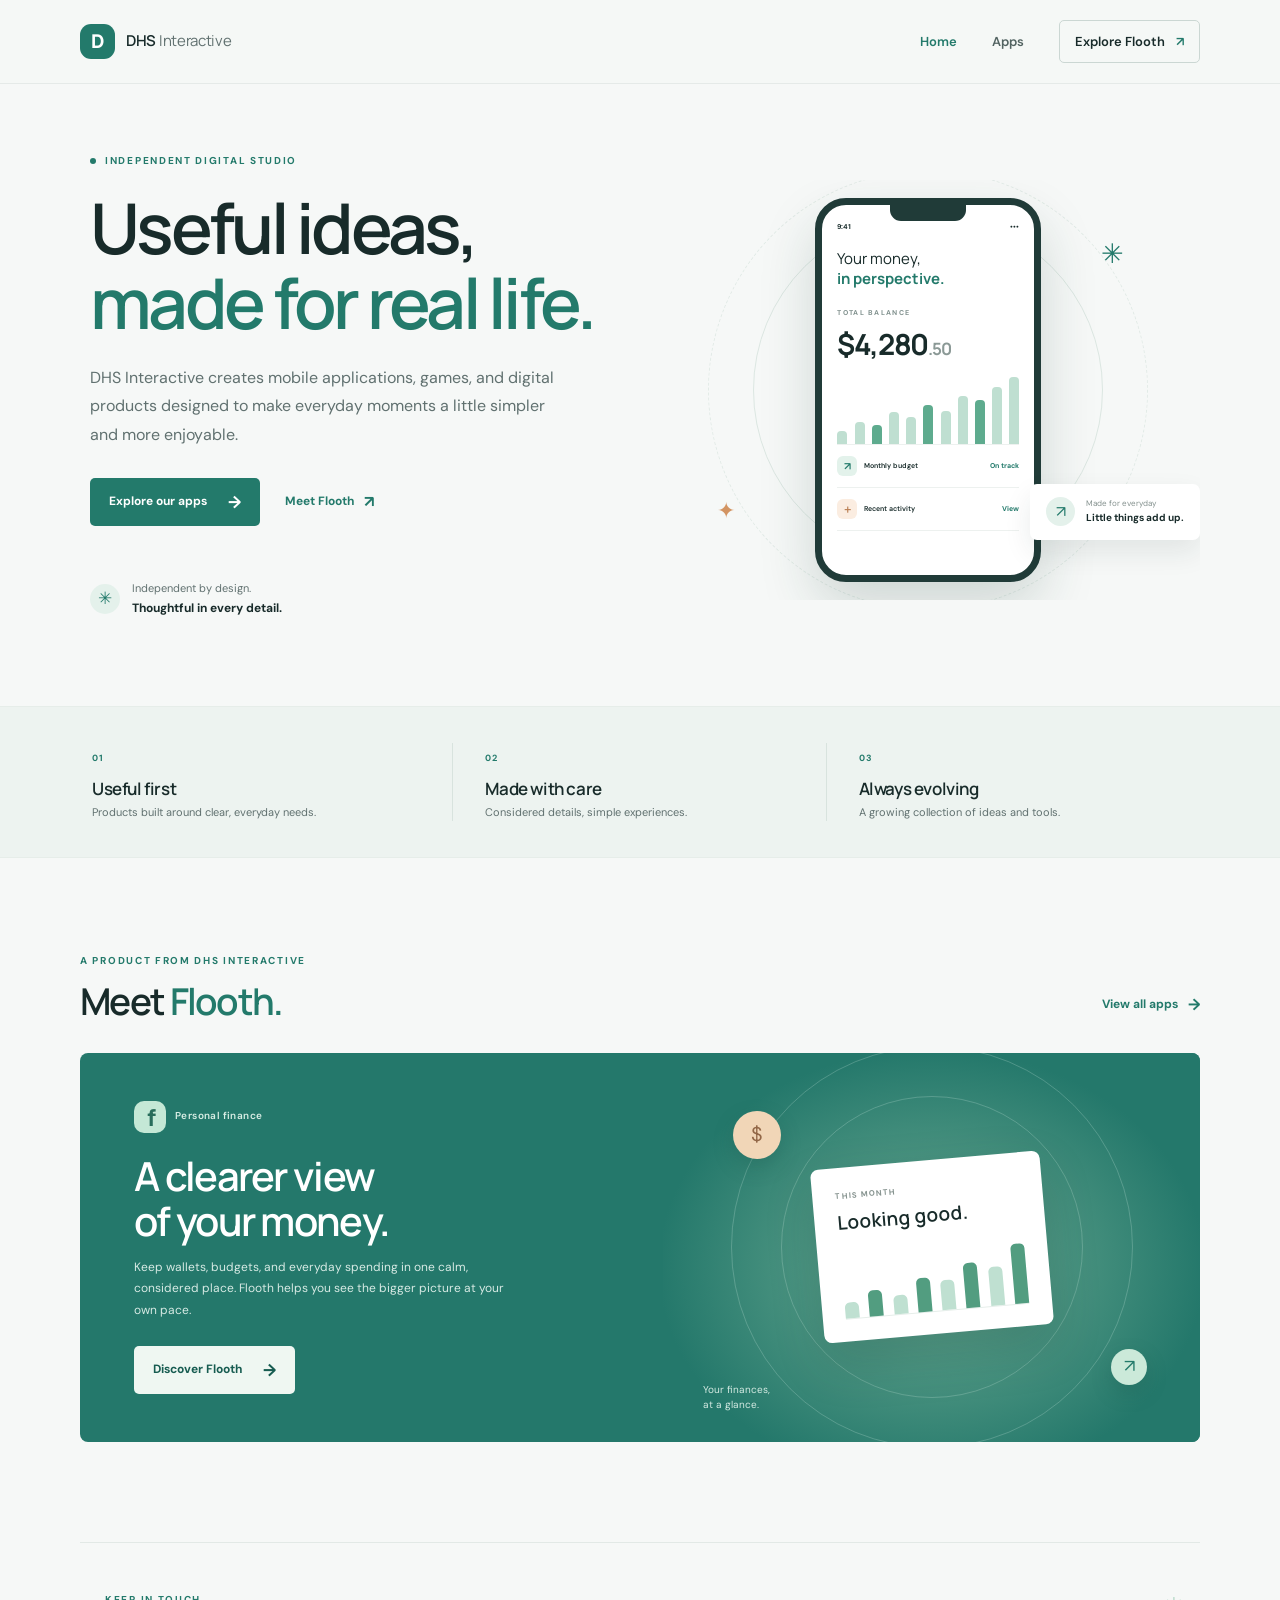
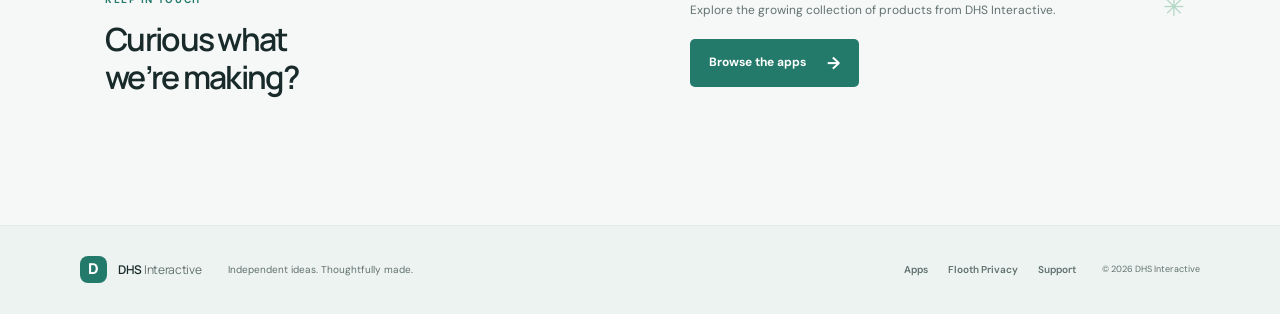
==== index.html @ 7190f6f2 "Add DHS Interactive website and Flooth privacy pages" ====
<!doctype html>
<html lang="en">
<head>
  <meta charset="utf-8">
  <meta name="viewport" content="width=device-width, initial-scale=1">
  <meta name="theme-color" content="#f6f8f7">
  <meta name="description" content="DHS Interactive builds mobile applications, games, and useful digital products.">
  <title>DHS Interactive — Thoughtful digital products</title>
  <link rel="stylesheet" href="assets/site.css">
  <script src="assets/site.js" defer></script>
</head>
<body>
  <a class="skip-link" href="#main">Skip to content</a>
  <header class="site-header"><div class="container header-inner">
    <a class="brand" href="./" aria-label="DHS Interactive home"><span class="brand-mark">D</span><span>DHS <b>Interactive</b></span></a>
    <button class="menu-toggle" aria-expanded="false" aria-controls="primary-nav" aria-label="Open navigation"><span></span><span></span><span></span></button>
    <nav id="primary-nav" class="primary-nav" aria-label="Primary navigation"><a href="./" aria-current="page">Home</a><a href="apps/">Apps</a><a class="nav-cta" href="apps/flooth/">Explore Flooth <span aria-hidden="true">↗</span></a></nav>
  </div></header>
  <main id="main">
    <section class="hero container">
      <div class="hero-copy"><p class="eyebrow"><span class="eyebrow-dot"></span> Independent digital studio</p>
        <h1>Useful ideas,<br><span>made for real life.</span></h1>
        <p class="lead">DHS Interactive creates mobile applications, games, and digital products designed to make everyday moments a little simpler and more enjoyable.</p>
        <div class="button-row"><a class="button button-primary" href="apps/">Explore our apps <span aria-hidden="true">→</span></a><a class="text-link" href="apps/flooth/">Meet Flooth <span aria-hidden="true">↗</span></a></div>
        <div class="hero-note"><span class="note-icon">✳</span><span>Independent by design.<br><b>Thoughtful in every detail.</b></span></div>
      </div>
      <div class="hero-art" aria-label="Abstract illustration of a mobile app interface" role="img">
        <div class="art-orbit orbit-one"></div><div class="art-orbit orbit-two"></div><div class="art-spark spark-one">✳</div><div class="art-spark spark-two">✦</div>
        <div class="phone"><div class="phone-notch"></div><div class="phone-top"><span>9:41</span><span>•••</span></div><div class="phone-content"><div class="phone-greeting">Your money,<br><b>in perspective.</b></div><div class="balance-label">TOTAL BALANCE</div><div class="balance">$4,280<span>.50</span></div><div class="chart"><i></i><i></i><i></i><i></i><i></i><i></i><i></i><i></i><i></i><i></i><i></i></div><div class="phone-rows"><span class="row-icon mint">↗</span><span>Monthly budget</span><b>On track</b></div><div class="phone-rows"><span class="row-icon peach">＋</span><span>Recent activity</span><b>View</b></div></div></div>
        <div class="float-card"><span class="float-icon">↗</span><span><small>Made for everyday</small><b>Little things add up.</b></span></div>
      </div>
    </section>
    <section class="principles"><div class="container principle-grid"><div><span class="principle-number">01</span><h2>Useful first</h2><p>Products built around clear, everyday needs.</p></div><div><span class="principle-number">02</span><h2>Made with care</h2><p>Considered details, simple experiences.</p></div><div><span class="principle-number">03</span><h2>Always evolving</h2><p>A growing collection of ideas and tools.</p></div></div></section>
    <section class="featured container"><div class="section-heading"><div><p class="eyebrow">A product from DHS Interactive</p><h2>Meet <span>Flooth.</span></h2></div><a class="text-link" href="apps/">View all apps <span aria-hidden="true">→</span></a></div><div class="feature-card"><div class="feature-copy"><span class="product-label"><span class="flooth-mark">f</span> Personal finance</span><h3>A clearer view<br>of your money.</h3><p>Keep wallets, budgets, and everyday spending in one calm, considered place. Flooth helps you see the bigger picture at your own pace.</p><a class="button button-light" href="apps/flooth/">Discover Flooth <span aria-hidden="true">→</span></a></div><div class="feature-visual"><div class="coin coin-one">$</div><div class="coin coin-two">↗</div><div class="feature-stat"><span>THIS MONTH</span><strong>Looking good.</strong><div class="stat-bars"><i></i><i></i><i></i><i></i><i></i><i></i><i></i><i></i></div></div><div class="feature-caption">Your finances,<br>at a glance.</div></div></div></section>
    <section class="closing container"><div class="closing-inner"><div><p class="eyebrow">Keep in touch</p><h2>Curious what<br>we’re making?</h2></div><div><p>Explore the growing collection of products from DHS Interactive.</p><a class="button button-primary" href="apps/">Browse the apps <span aria-hidden="true">→</span></a></div><span class="closing-star" aria-hidden="true">✳</span></div></section>
  </main>
  <footer class="site-footer"><div class="container footer-inner"><a class="brand footer-brand" href="./"><span class="brand-mark">D</span><span>DHS <b>Interactive</b></span></a><span>Independent ideas. Thoughtfully made.</span><nav aria-label="Footer navigation"><a href="apps/">Apps</a><a href="apps/flooth/privacy/">Flooth Privacy</a><a href="apps/flooth/support/">Support</a></nav><small>© <span data-year>2026</span> DHS Interactive</small></div></footer>
</body></html>
---- assets/site.css ----
@import url('https://fonts.googleapis.com/css2?family=DM+Sans:wght@400;500;600;700&family=Manrope:wght@400;500;600;700;800&display=swap');
:root{--ink:#182b2a;--muted:#617170;--teal:#237a6b;--teal-dark:#175c51;--mint:#c6e8d9;--paper:#f6f8f7;--white:#fff;--line:#e2e9e6;--peach:#f2c7a5;--serif:Manrope,'DM Sans',sans-serif;--sans:'DM Sans',Arial,sans-serif;--container:1120px}*{box-sizing:border-box}html{scroll-behavior:smooth}body{margin:0;background:var(--paper);color:var(--ink);font-family:var(--sans);font-size:16px;line-height:1.65;-webkit-font-smoothing:antialiased}a{color:inherit;text-decoration:none}a:hover{color:var(--teal)}button{font:inherit}.container{width:min(var(--container),calc(100% - 56px));margin-inline:auto}.skip-link{position:absolute;left:16px;top:-60px;z-index:20;padding:10px 16px;background:var(--ink);color:#fff;border-radius:4px}.skip-link:focus{top:12px}.site-header{height:84px;border-bottom:1px solid rgba(24,43,42,.07);background:rgba(246,248,247,.94);position:relative;z-index:5}.header-inner,.primary-nav,.brand,.footer-inner,.footer-inner nav{display:flex;align-items:center}.header-inner{height:100%;justify-content:space-between}.brand{gap:11px;font-family:var(--serif);font-weight:600;font-size:15px;letter-spacing:-.3px}.brand b{font-weight:400;color:var(--muted)}.brand-mark{width:35px;height:35px;display:grid;place-items:center;border-radius:11px;background:var(--teal);color:#fff;font-size:19px;font-weight:800}.primary-nav{gap:35px;font-size:13px;font-weight:600;color:#526361}.primary-nav a[aria-current=page]{color:var(--teal)}.primary-nav .nav-cta{color:var(--ink);padding:10px 15px;border:1px solid #cbd7d3;border-radius:5px}.nav-cta span{margin-left:8px;color:var(--teal)}.menu-toggle{display:none;border:0;background:transparent;width:42px;height:42px;padding:10px;cursor:pointer}.menu-toggle span{display:block;height:2px;background:var(--ink);margin:5px 0;border-radius:2px}.hero{min-height:602px;display:grid;grid-template-columns:1.03fr .97fr;align-items:center;padding-block:69px 80px}.hero-copy{padding:0 0 8px 10px}.eyebrow{text-transform:uppercase;letter-spacing:1.7px;font-size:10px;font-weight:700;color:var(--teal);margin:0 0 20px;display:flex;align-items:center;gap:9px}.eyebrow-dot{width:6px;height:6px;border-radius:50%;background:var(--teal)}h1,h2,h3,p{margin-top:0}.hero h1,.page-hero h1,.product-hero h1,.legal-page h1,.support-card h1{font-family:var(--serif);font-size:clamp(48px,6vw,70px);line-height:1.08;letter-spacing:-3.7px;font-weight:600;margin:0 0 23px}.hero h1 span,.page-hero h1 span,.product-hero h1 span,.legal-page h1 span,.support-card h1 span{color:var(--teal)}.lead{color:var(--muted);font-size:16px;line-height:1.8;max-width:470px;margin-bottom:28px}.button-row{display:flex;align-items:center;gap:25px}.button{display:inline-flex;align-items:center;gap:21px;min-height:48px;padding:0 19px;border-radius:5px;font-size:12px;font-weight:700;transition:transform .2s,background .2s}.button:hover{transform:translateY(-2px)}.button-primary{background:var(--teal);color:#fff}.button-primary:hover{background:var(--teal-dark);color:#fff}.button span{font-size:17px}.text-link{display:inline-flex;align-items:center;gap:10px;font-size:12px;font-weight:700;color:var(--teal)}.text-link span{font-size:16px}.hero-note{display:flex;align-items:center;gap:12px;margin-top:53px;font-size:11px;line-height:1.7;color:var(--muted)}.hero-note b{font-size:12px;color:var(--ink)}.note-icon{width:30px;height:30px;display:grid;place-items:center;border-radius:50%;background:#e4f1eb;color:var(--teal);font-size:17px}.hero-art{height:420px;position:relative;display:grid;place-items:center;overflow:hidden}.art-orbit{position:absolute;border:1px solid #dce7e2;border-radius:50%}.orbit-one{height:350px;width:350px}.orbit-two{height:440px;width:440px;border-style:dashed;opacity:.75}.phone{width:226px;height:384px;border:7px solid #203b38;border-radius:31px;background:#fff;box-shadow:0 25px 55px rgba(28,66,57,.18);position:relative;z-index:1;overflow:hidden;padding:15px 15px 12px}.phone-notch{position:absolute;width:76px;height:16px;border-radius:0 0 11px 11px;background:#203b38;top:0;left:calc(50% - 38px)}.phone-top{display:flex;justify-content:space-between;font-size:7px;font-weight:700;margin-top:1px}.phone-content{padding-top:17px}.phone-greeting{font-family:var(--serif);font-size:15px;line-height:1.35;margin-bottom:17px}.phone-greeting b{color:var(--teal)}.balance-label,.device-label{font-size:7px;letter-spacing:1.3px;color:#81918e;font-weight:700}.balance{font-family:var(--serif);font-size:29px;font-weight:700;letter-spacing:-1.2px;margin-top:3px}.balance span,.device-total span{font-size:17px;color:#8b9996}.chart{height:68px;display:flex;align-items:end;justify-content:space-between;margin-top:8px;border-bottom:1px solid #edf1ef;padding-bottom:0}.chart i{display:block;width:10px;border-radius:4px 4px 0 0;background:#bfdfd1}.chart i:nth-child(3n){background:#5eab8e}.chart i:nth-child(1){height:20%}.chart i:nth-child(2){height:33%}.chart i:nth-child(3){height:28%}.chart i:nth-child(4){height:48%}.chart i:nth-child(5){height:41%}.chart i:nth-child(6){height:59%}.chart i:nth-child(7){height:50%}.chart i:nth-child(8){height:72%}.chart i:nth-child(9){height:66%}.chart i:nth-child(10){height:85%}.chart i:nth-child(11){height:100%}.phone-rows{height:43px;border-bottom:1px solid #edf1ef;display:flex;align-items:center;gap:7px;font-size:7px;font-weight:600}.phone-rows b{margin-left:auto;color:var(--teal);font-size:7px}.row-icon{width:20px;height:20px;border-radius:6px;display:grid;place-items:center;font-size:11px;color:var(--teal)}.mint{background:#e3f2eb}.peach{background:#fbede1;color:#bb8055}.float-card{z-index:2;position:absolute;bottom:60px;right:0;display:flex;align-items:center;gap:11px;background:#fff;box-shadow:0 12px 28px rgba(24,43,42,.09);padding:13px 16px;border-radius:7px}.float-icon{display:grid;place-items:center;width:29px;height:29px;border-radius:50%;background:#e4f1eb;color:var(--teal)}.float-card small,.float-card b{display:block}.float-card small{font-size:8px;color:#84918e}.float-card b{font-size:10px}.art-spark{position:absolute;color:var(--teal)}.spark-one{top:52px;right:76px;font-size:27px}.spark-two{bottom:70px;left:60px;color:#d39462;font-size:22px}.principles{background:#edf3f0;border-block:1px solid #e6ede9}.principle-grid{display:grid;grid-template-columns:repeat(3,1fr);padding-block:36px}.principle-grid>div{padding:0 32px;border-right:1px solid #d8e3de}.principle-grid>div:first-child{padding-left:12px}.principle-grid>div:last-child{border:0}.principle-number{font-size:9px;font-weight:700;letter-spacing:1px;color:var(--teal)}.principle-grid h2{font:600 17px var(--serif);letter-spacing:-.4px;margin:7px 0 3px}.principle-grid p{font-size:11px;color:var(--muted);margin:0}.featured{padding-block:95px 100px}.section-heading{display:flex;align-items:end;justify-content:space-between;margin-bottom:29px}.section-heading .eyebrow{margin-bottom:10px}.section-heading h2,.local-copy h2,.closing h2{font:600 37px/1.2 var(--serif);letter-spacing:-1.7px;margin:0}.section-heading h2 span{color:var(--teal)}.section-heading>.text-link{margin-bottom:5px}.feature-card{min-height:360px;border-radius:8px;overflow:hidden;background:#24786b;display:grid;grid-template-columns:1fr .92fr;color:#fff}.feature-copy{padding:48px 54px}.product-label{display:flex;align-items:center;gap:9px;font-size:10px;font-weight:600;letter-spacing:.4px;color:#d9eee5}.flooth-mark{width:32px;height:32px;display:inline-grid;place-items:center;border-radius:10px;background:#c4e8d6;color:#286d5b;font:800 23px var(--serif);letter-spacing:-2px}.feature-copy h3{font:600 40px/1.14 var(--serif);letter-spacing:-1.7px;margin:20px 0 13px}.feature-copy p{max-width:380px;color:#d7eae4;font-size:12px;line-height:1.8;margin-bottom:24px}.button-light{background:#eff7f2;color:var(--teal-dark)}.feature-visual{position:relative;display:grid;place-items:center;background:radial-gradient(ellipse at 50% 55%,#65a991 0,#438e7c 42%,#24786b 72%);overflow:hidden}.feature-visual:before,.feature-visual:after{content:"";position:absolute;border:1px solid rgba(223,247,236,.22);border-radius:50%;width:300px;height:300px}.feature-visual:after{width:400px;height:400px}.feature-stat{z-index:1;background:#fff;color:var(--ink);width:230px;padding:22px 23px;border-radius:8px;box-shadow:0 20px 50px rgba(18,52,44,.2);transform:rotate(-5deg)}.feature-stat span{display:block;font-size:8px;font-weight:700;letter-spacing:1.1px;color:#879490}.feature-stat strong{font:600 19px var(--serif);display:block;margin:7px 0 20px}.stat-bars{height:64px;display:flex;align-items:end;justify-content:space-between;border-bottom:1px solid #e6eeea}.stat-bars i{width:14px;border-radius:5px 5px 0 0;background:#bfe0d1}.stat-bars i:nth-child(2n){background:#529d80}.stat-bars i:nth-child(1){height:25%}.stat-bars i:nth-child(2){height:42%}.stat-bars i:nth-child(3){height:30%}.stat-bars i:nth-child(4){height:55%}.stat-bars i:nth-child(5){height:48%}.stat-bars i:nth-child(6){height:72%}.stat-bars i:nth-child(7){height:62%}.stat-bars i:nth-child(8){height:95%}.coin{position:absolute;z-index:2;display:grid;place-items:center;border-radius:50%;background:#f1d6b7;color:#926747;box-shadow:0 8px 20px #1b554c44}.coin-one{height:48px;width:48px;top:58px;left:70px;font-size:20px}.coin-two{height:36px;width:36px;right:53px;bottom:57px;background:#cbe9d9;color:var(--teal);font-size:18px}.feature-caption{position:absolute;left:40px;bottom:30px;font-size:10px;line-height:1.5;color:#d5ebe3}.closing{padding-bottom:90px}.closing-inner{border-top:1px solid var(--line);padding:49px 25px 38px;display:grid;grid-template-columns:1fr 1fr;align-items:center;position:relative}.closing .eyebrow{margin-bottom:12px}.closing h2{font-size:32px}.closing-inner>div:nth-child(2){padding-left:50px}.closing-inner>div:nth-child(2) p{color:var(--muted);font-size:12px;margin-bottom:18px}.closing-star{position:absolute;right:15px;top:43px;color:#b3d7c5;font-size:26px}.site-footer{background:#edf3f0;border-top:1px solid #e2ebe6}.footer-inner{min-height:88px;gap:26px;font-size:10px;color:var(--muted)}.footer-brand{color:var(--ink);font-size:12px}.footer-brand .brand-mark{width:27px;height:27px;border-radius:8px;font-size:15px}.footer-inner>span{margin-right:auto}.footer-inner nav{gap:20px}.footer-inner nav a{font-weight:600}.footer-inner small{font-size:9px}
.page-hero{padding:92px 0 52px}.page-hero h1{font-size:60px}.page-hero .lead{max-width:600px}.apps-list{padding-bottom:73px}.apps-list-heading{display:flex;align-items:center;justify-content:space-between;border-bottom:1px solid var(--line);padding-bottom:15px;margin-bottom:0}.apps-list-heading h2{font:600 17px var(--serif);margin:0}.apps-list-heading span{font-size:10px;color:#81908c}.app-card{display:grid;grid-template-columns:75px 1fr 50px;gap:20px;align-items:center;padding:27px 23px;background:#fff;border-bottom:1px solid var(--line);transition:background .2s}.app-card:hover{background:#f0f7f3}.app-icon{height:60px;width:60px;display:grid;place-items:center;border-radius:17px;background:#287d6d;color:#d5eee2;font:800 41px var(--serif);letter-spacing:-5px;box-shadow:inset 0 -5px 0 #1f695b}.app-icon span{color:#e1b481}.app-category{font-size:9px;letter-spacing:1.2px;color:var(--teal);font-weight:700}.app-card h3{font:600 22px var(--serif);margin:2px 0 5px}.app-card p{font-size:12px;color:var(--muted);margin:0}.app-arrow{justify-self:end;color:var(--teal);font-size:22px}.future-note{display:flex;gap:15px;padding:29px 23px;color:#80908b;font-size:12px}.future-note>span{color:#c69769;font-size:21px}.future-note p{margin:0}.future-note b{color:var(--ink)}.simple-cta{display:flex;align-items:center;justify-content:space-between;border-top:1px solid var(--line);padding-block:24px;margin-bottom:45px}.simple-cta p{margin:0;font-size:12px;color:var(--muted)}
.product-hero{min-height:500px;display:grid;grid-template-columns:1.1fr .9fr;align-items:center;padding-block:63px}.product-hero h1{font-size:56px}.product-title{display:flex;align-items:flex-start;gap:15px}.flooth-mark.large{flex:none;width:46px;height:46px;border-radius:14px;font-size:31px;margin-top:6px}.product-hero .lead{max-width:510px}.availability-note{display:flex;align-items:center;gap:9px;font-size:11px;font-weight:600;color:#74817e}.status-dot{width:7px;height:7px;border-radius:50%;background:#b98d63}.product-art{position:relative;height:390px;display:grid;place-items:center;overflow:hidden}.product-ring,.local-orbit{position:absolute;width:315px;height:315px;border:1px solid #dbe7e1;border-radius:50%}.product-ring:after,.local-orbit:after{content:"";position:absolute;inset:-35px;border:1px dashed #d6e3dd;border-radius:50%}.product-device{z-index:1;width:235px;height:300px;border-radius:15px;background:#fff;box-shadow:0 25px 55px rgba(28,66,57,.15);padding:26px 23px;transform:rotate(4deg)}.device-total{display:block;font:700 31px var(--serif);letter-spacing:-1.2px;margin-top:12px}.device-sub{display:block;font-size:9px;color:#81918e}.device-chart{height:83px;display:flex;align-items:end;justify-content:space-around;border-bottom:1px solid #e8efeb;margin:15px 0}.device-chart i{width:13px;border-radius:5px 5px 0 0;background:#c9e4d6}.device-chart i:nth-child(2n){background:#55a183}.device-chart i:nth-child(1){height:25%}.device-chart i:nth-child(2){height:37%}.device-chart i:nth-child(3){height:30%}.device-chart i:nth-child(4){height:58%}.device-chart i:nth-child(5){height:47%}.device-chart i:nth-child(6){height:73%}.device-chart i:nth-child(7){height:100%}.device-chart i:nth-child(8){height:85%}.device-budget{display:flex;align-items:center;gap:8px;height:38px;font-size:8px;border-bottom:1px solid #eff2f0}.device-budget b{margin-left:auto;color:var(--teal);font-size:8px}.budget-dot{width:8px;height:8px;background:#77b79a;border-radius:3px}.peach-dot{background:#e6b48b}.product-spark{position:absolute;right:41px;top:55px;color:#c79463;font-size:25px}.product-features{background:#edf3f0;padding:75px 0 84px;border-block:1px solid #e5ece8}.product-features .section-heading{align-items:end}.product-features .section-heading h2{font-size:34px}.product-features .section-heading h2 span{color:var(--teal)}.section-intro{max-width:280px;font-size:12px;color:var(--muted);line-height:1.8;margin:0 0 4px}.feature-grid{display:grid;grid-template-columns:repeat(4,1fr);gap:13px;margin-top:37px}.feature-tile{position:relative;min-height:220px;background:#fff;padding:22px 20px;border:1px solid #e7eeea;border-radius:5px}.tile-symbol{display:grid;place-items:center;height:38px;width:38px;border-radius:11px;background:#e5f2eb;color:var(--teal);font-size:22px}.budget-symbol{background:#f9eee4;color:#b7794e}.report-symbol{background:#eef0f8;color:#7077a2}.local-symbol{background:#e8f0f0;color:#56868a}.tile-count{position:absolute;right:20px;top:28px;font-size:9px;letter-spacing:1px;color:#9ba9a4}.feature-tile h3{font:600 15px var(--serif);margin:24px 0 7px}.feature-tile p{font-size:10px;line-height:1.75;color:var(--muted);margin:0}.local-section{padding-block:91px;display:grid;grid-template-columns:.85fr 1.15fr;align-items:center;gap:75px}.local-illustration{height:300px;display:grid;place-items:center;position:relative}.local-orbit{width:230px;height:230px;background:#edf4f0}.local-lock{z-index:1;height:110px;width:110px;border-radius:35px;background:#fff;box-shadow:0 14px 40px #214e4217;display:grid;place-items:center;font-size:61px;color:var(--teal);transform:rotate(-9deg)}.local-spark{position:absolute;top:37px;right:48px;color:#c99564;font-size:26px}.local-copy .eyebrow{margin-bottom:12px}.local-copy h2{font-size:35px;margin-bottom:18px}.local-copy h2 span{color:var(--teal)}.local-copy p:not(.eyebrow){max-width:500px;color:var(--muted);font-size:12px;line-height:1.85;margin-bottom:14px}.local-copy .text-link{margin-top:6px}.product-links{background:#edf3f0;border-block:1px solid #e5ece8}.product-links-inner{min-height:200px;display:flex;align-items:center;justify-content:space-between}.product-links h2{font:600 25px var(--serif);letter-spacing:-.8px;margin:0 0 5px}.product-links .eyebrow{margin-bottom:8px}.product-links p:not(.eyebrow){font-size:11px;color:var(--muted);margin:0}
.legal-page{max-width:820px;padding-top:76px;padding-bottom:75px}.legal-page h1{font-size:53px;margin-bottom:9px}.legal-meta{font-size:11px;color:#83918d}.legal-intro{font-size:15px;color:var(--muted);margin:28px 0 35px}.legal-content{border-top:1px solid var(--line);padding-top:15px}.legal-content h2{font:700 17px var(--serif);letter-spacing:-.3px;margin:28px 0 8px}.legal-content p{font-size:12px;line-height:1.9;color:#576865;margin-bottom:12px}.legal-content a{color:var(--teal);text-decoration:underline;text-underline-offset:2px}.legal-back{border-top:1px solid var(--line);margin-top:38px;padding-top:18px;display:flex;justify-content:space-between}.support-page{min-height:590px;display:grid;grid-template-columns:1fr 260px;align-items:center;gap:100px;padding-block:72px}.support-card{position:relative}.support-icon{position:absolute;right:9%;top:2px;width:52px;height:52px;display:grid;place-items:center;border-radius:17px;background:#e2f0e8;color:var(--teal);font-size:25px}.support-card h1{font-size:59px}.support-card .lead{max-width:440px}.support-card .button{margin-top:4px}.support-email{font-size:11px;color:var(--muted);margin:15px 0}.support-aside{border-left:1px solid var(--line);padding:10px 0 10px 25px}.support-aside h2{font:600 14px var(--serif);margin-bottom:15px}.support-aside>a{display:flex;justify-content:space-between;padding:11px 0;border-bottom:1px solid var(--line);font-size:11px;font-weight:600}.support-aside>a span{color:var(--teal)}.support-aside p{font-size:10px;color:#85938e;line-height:1.7;margin-top:22px}
@media(max-width:800px){.container{width:min(var(--container),calc(100% - 40px))}.hero{grid-template-columns:1fr 0.9fr;min-height:560px;padding-block:50px}.hero h1{font-size:53px}.hero-art{transform:scale(.85);margin-inline:-25px}.feature-grid{grid-template-columns:repeat(2,1fr)}.local-section{gap:34px}.footer-inner{flex-wrap:wrap;padding-block:20px;gap:14px}.footer-inner>span{margin-right:0}.footer-inner nav{margin-left:auto}.footer-inner small{width:100%}.support-page{gap:50px}.feature-copy{padding:40px 35px}}
@media(max-width:620px){.container{width:calc(100% - 40px)}.site-header{height:70px}.menu-toggle{display:block}.primary-nav{display:none;position:absolute;top:69px;left:0;right:0;background:var(--paper);padding:16px 20px 22px;border-bottom:1px solid var(--line);flex-direction:column;align-items:stretch;gap:0;box-shadow:0 12px 18px #19382b12}.primary-nav.is-open{display:flex}.primary-nav a{padding:12px 7px}.primary-nav .nav-cta{margin-top:5px;text-align:center}.hero{display:flex;flex-direction:column;align-items:stretch;padding:57px 0 45px;min-height:0}.hero-copy{padding:0}.hero h1,.page-hero h1{font-size:49px;letter-spacing:-2.5px}.lead{font-size:14px}.hero-note{margin-top:30px}.hero-art{height:370px;transform:scale(.9);margin:-10px -20px -10px}.phone{width:210px;height:357px}.float-card{right:0;bottom:44px}.orbit-one{width:310px;height:310px}.orbit-two{width:380px;height:380px}.principle-grid{grid-template-columns:1fr;padding-block:18px}.principle-grid>div,.principle-grid>div:first-child{padding:15px 4px;border-right:0;border-bottom:1px solid #d8e3de}.principle-grid>div:last-child{border-bottom:0}.principle-grid h2{margin-top:3px}.featured{padding-block:65px}.section-heading{align-items:start;gap:15px}.section-heading h2{font-size:31px}.section-heading>.text-link{white-space:nowrap;margin-top:25px;font-size:10px}.feature-card{grid-template-columns:1fr}.feature-copy{padding:34px 28px}.feature-copy h3{font-size:35px}.feature-visual{min-height:280px}.closing{padding-bottom:55px}.closing-inner{grid-template-columns:1fr;padding:35px 5px;gap:20px}.closing-inner>div:nth-child(2){padding-left:0}.closing-star{right:12px;top:34px}.footer-inner{display:grid;grid-template-columns:1fr auto}.footer-inner>span{grid-column:1/-1;grid-row:2}.footer-inner nav{grid-column:1/-1;grid-row:3;margin:0;gap:17px;flex-wrap:wrap}.footer-inner small{grid-column:1/-1;grid-row:4}.page-hero{padding:62px 0 32px}.page-hero h1{font-size:48px}.apps-list-heading h2{font-size:15px}.app-card{grid-template-columns:53px 1fr 18px;gap:12px;padding:19px 8px}.app-icon{width:49px;height:49px;border-radius:14px;font-size:34px}.app-card h3{font-size:19px}.app-card p{font-size:10px}.app-category{font-size:8px}.future-note{padding-inline:8px}.simple-cta{align-items:flex-start;gap:12px;flex-direction:column}.product-hero{grid-template-columns:1fr;padding-block:53px 35px}.product-hero h1{font-size:46px;letter-spacing:-2.8px}.product-title{gap:11px}.flooth-mark.large{width:38px;height:38px;font-size:27px}.product-art{height:335px}.product-ring{width:270px;height:270px}.product-device{transform:scale(.9) rotate(4deg)}.product-features{padding:55px 0}.product-features .section-heading{display:block}.product-features .section-heading h2{font-size:30px}.section-intro{margin-top:15px}.feature-grid{gap:9px;margin-top:25px}.feature-tile{padding:17px 14px;min-height:210px}.tile-count{right:13px;top:23px}.feature-tile h3{font-size:13px;margin-top:20px}.feature-tile p{font-size:9px}.local-section{padding-block:50px;grid-template-columns:1fr;gap:18px}.local-illustration{height:235px}.local-copy h2{font-size:31px}.product-links-inner{min-height:205px;align-items:flex-start;justify-content:center;flex-direction:column;gap:18px}.legal-page{padding-top:50px;padding-bottom:55px}.legal-page h1{font-size:44px;letter-spacing:-2px}.legal-intro{font-size:13px}.legal-content h2{font-size:16px}.legal-content p{font-size:11px}.support-page{min-height:0;display:block;padding-block:62px}.support-card h1{font-size:52px}.support-icon{right:0}.support-aside{margin-top:48px;padding-left:17px}.support-aside p{max-width:270px}}
@media(prefers-reduced-motion:reduce){html{scroll-behavior:auto}*,*:before,*:after{transition:none!important}}
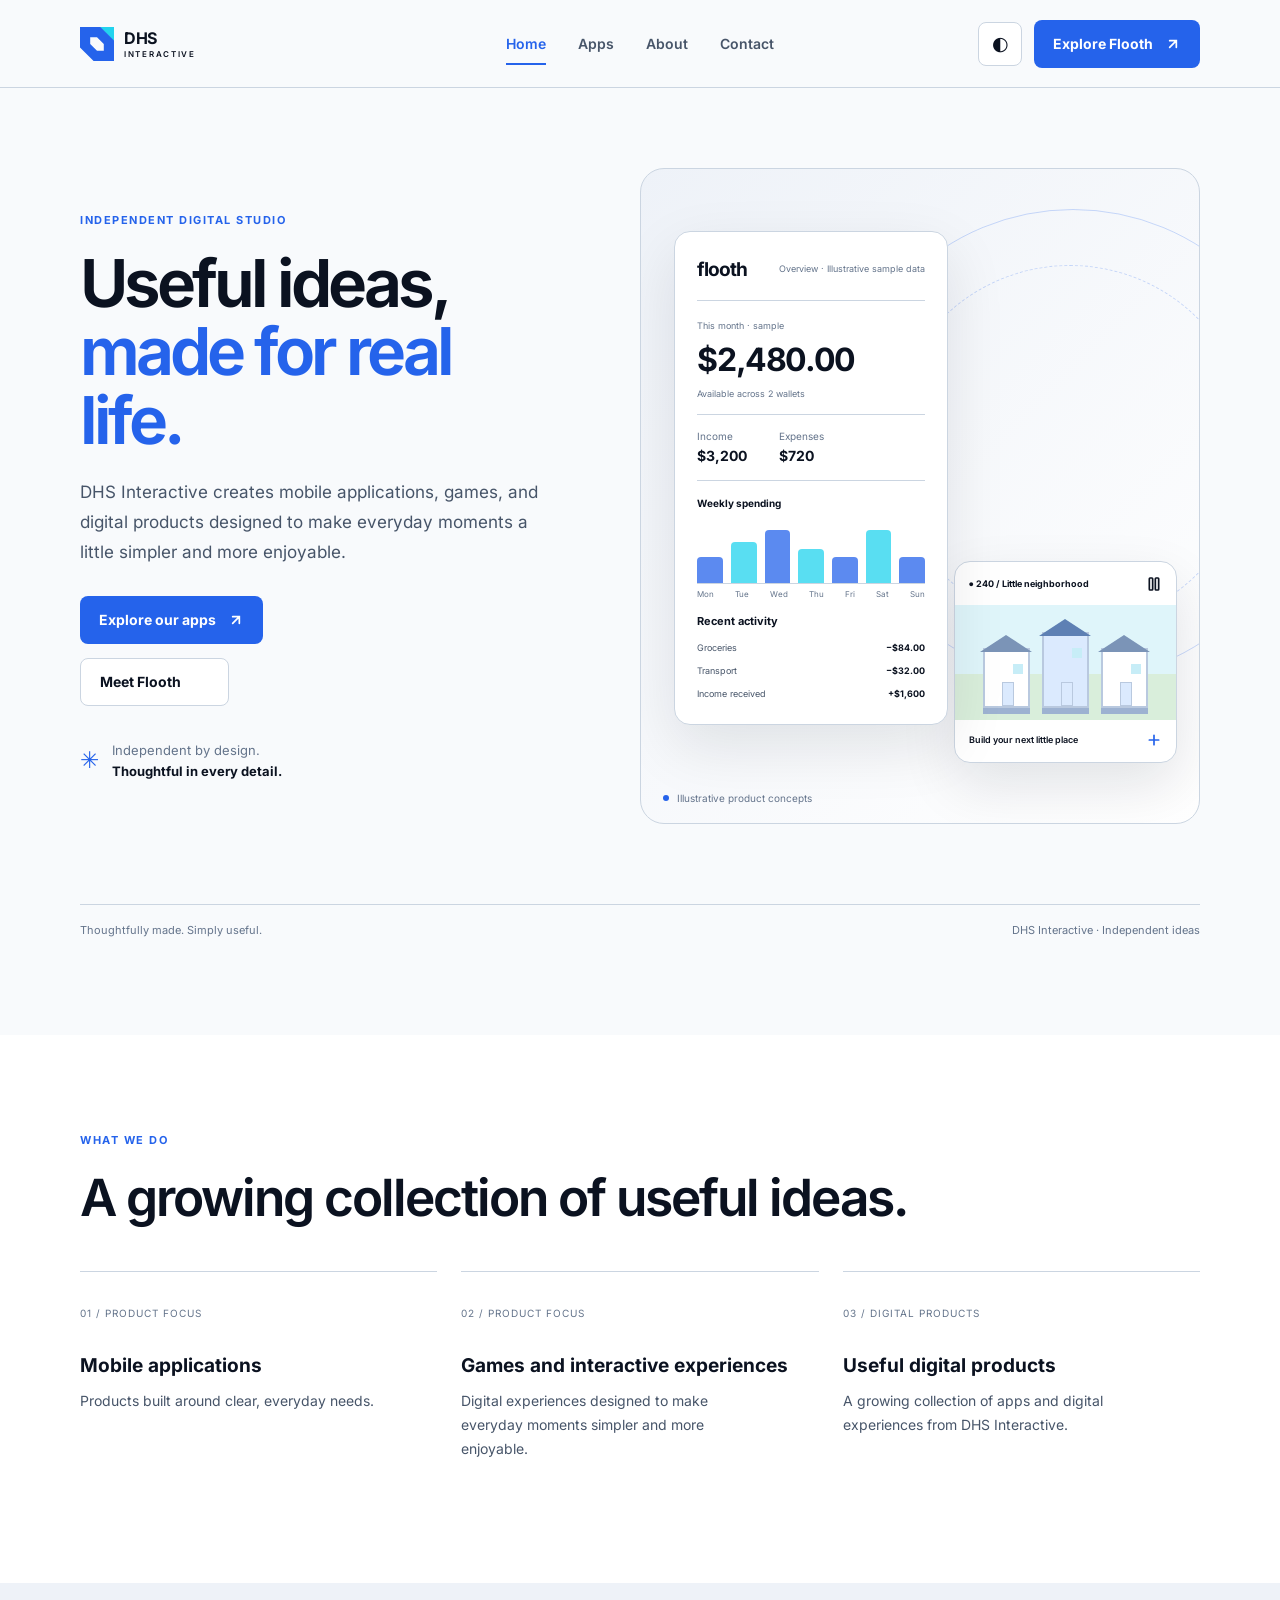
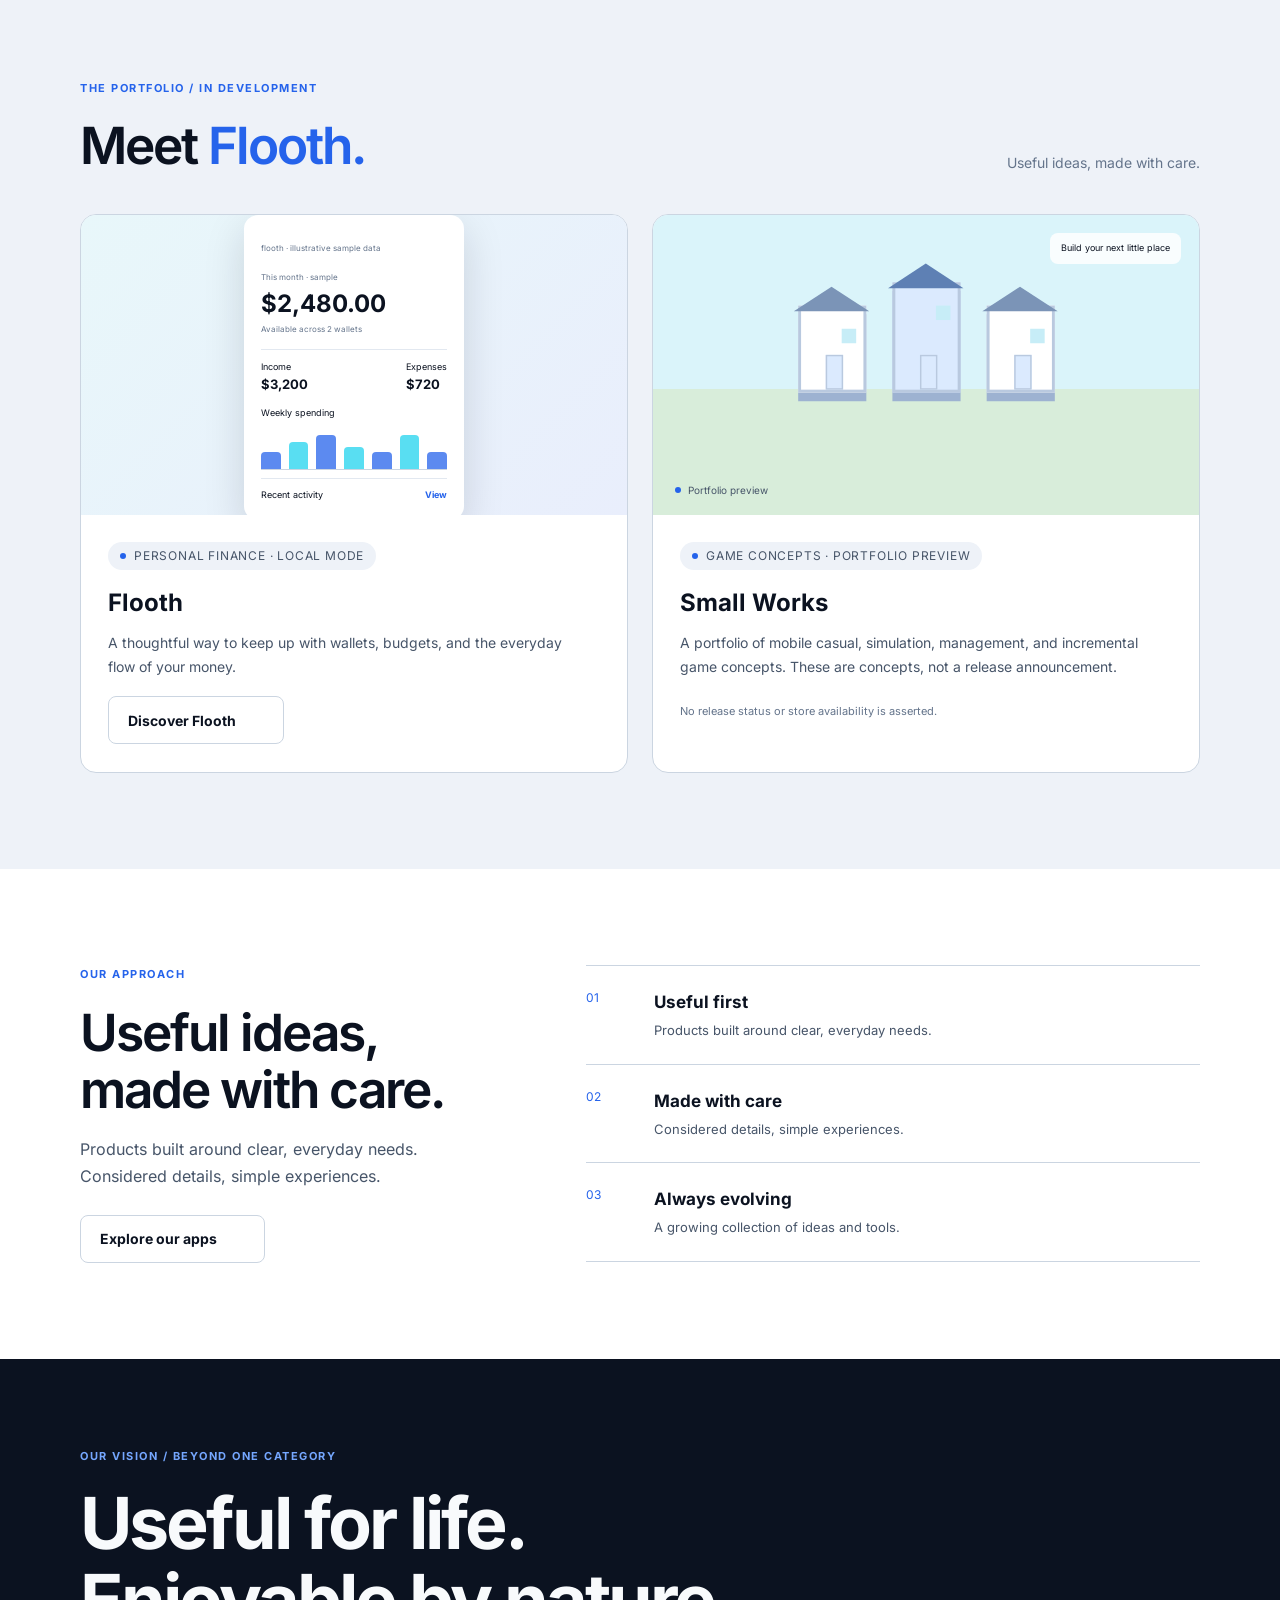
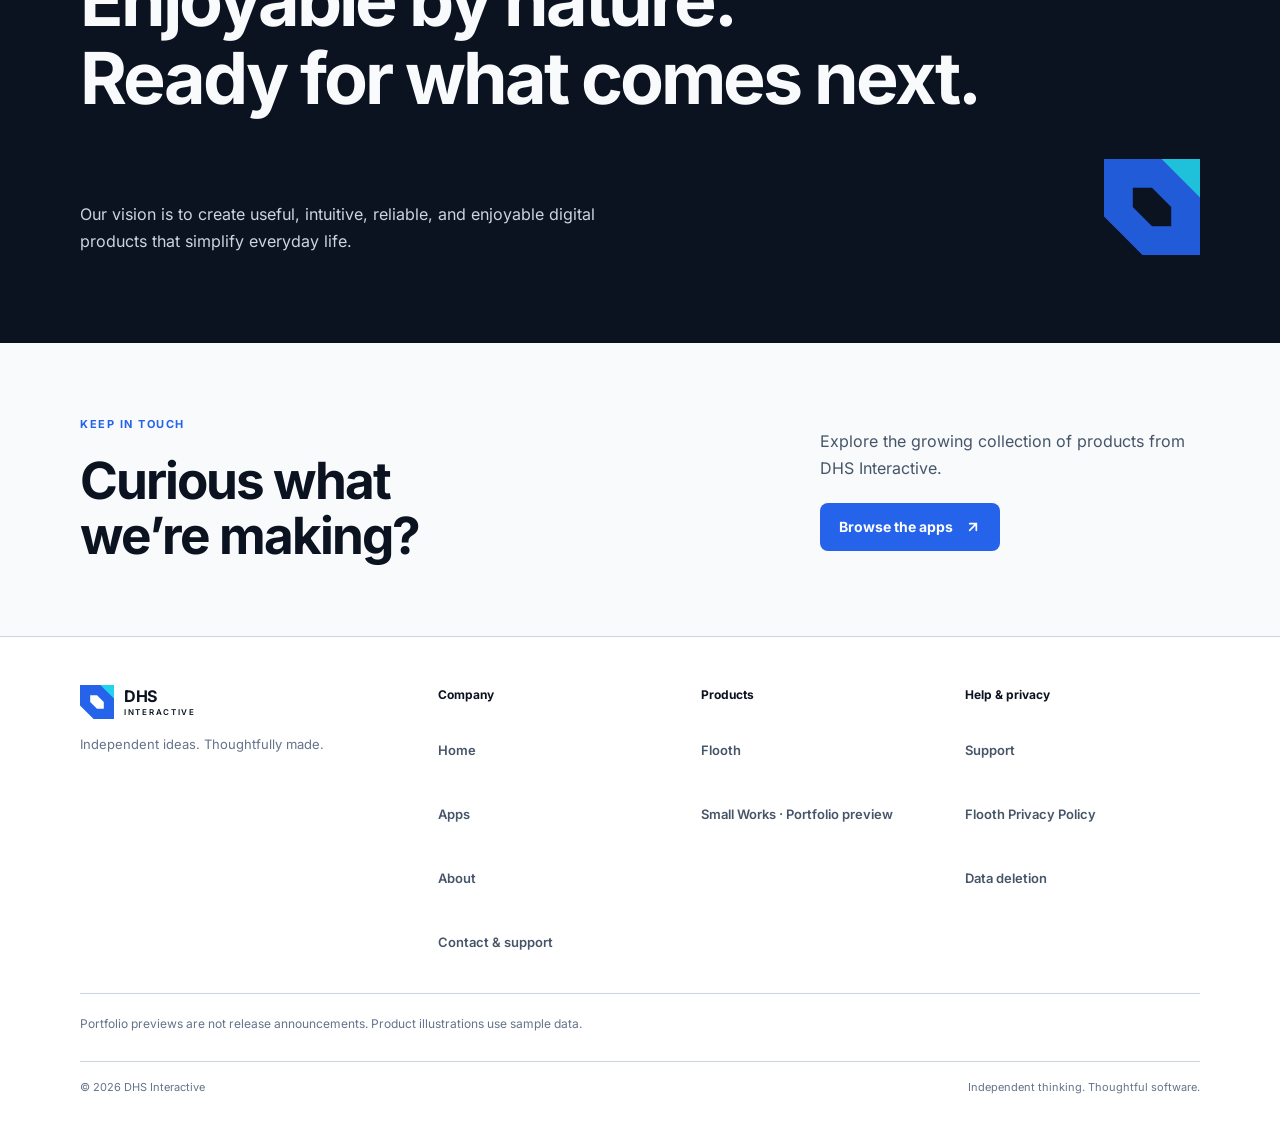
==== commit 627bb1a8: "Prepare DHS Interactive website for Azure preview" ====
--- a/index.html
+++ b/index.html
@@ -3,36 +3,240 @@
 <head>
   <meta charset="utf-8">
   <meta name="viewport" content="width=device-width, initial-scale=1">
-  <meta name="theme-color" content="#f6f8f7">
+  <meta name="theme-color" content="#f8fafc">
+  <meta name="color-scheme" content="light dark">
+  <link rel="icon" type="image/svg+xml" href="/assets/brand/favicon.svg">
   <meta name="description" content="DHS Interactive builds mobile applications, games, and useful digital products.">
   <title>DHS Interactive — Thoughtful digital products</title>
-  <link rel="stylesheet" href="assets/site.css">
-  <script src="assets/site.js" defer></script>
+  <script>
+    (() => {
+      try {
+        const theme = localStorage.getItem("dhs-theme");
+        if (theme === "light" || theme === "dark") {
+          document.documentElement.dataset.theme = theme;
+        }
+      } catch {}
+    })();
+  </script>
+  <link rel="preload" href="/assets/fonts/inter/inter-latin-variable.woff2" as="font" type="font/woff2" crossorigin>
+  <link rel="stylesheet" href="/assets/site.css">
+  <script src="/assets/site.js" defer></script>
 </head>
 <body>
   <a class="skip-link" href="#main">Skip to content</a>
-  <header class="site-header"><div class="container header-inner">
-    <a class="brand" href="./" aria-label="DHS Interactive home"><span class="brand-mark">D</span><span>DHS <b>Interactive</b></span></a>
-    <button class="menu-toggle" aria-expanded="false" aria-controls="primary-nav" aria-label="Open navigation"><span></span><span></span><span></span></button>
-    <nav id="primary-nav" class="primary-nav" aria-label="Primary navigation"><a href="./" aria-current="page">Home</a><a href="apps/">Apps</a><a class="nav-cta" href="apps/flooth/">Explore Flooth <span aria-hidden="true">↗</span></a></nav>
-  </div></header>
-  <main id="main">
-    <section class="hero container">
-      <div class="hero-copy"><p class="eyebrow"><span class="eyebrow-dot"></span> Independent digital studio</p>
-        <h1>Useful ideas,<br><span>made for real life.</span></h1>
-        <p class="lead">DHS Interactive creates mobile applications, games, and digital products designed to make everyday moments a little simpler and more enjoyable.</p>
-        <div class="button-row"><a class="button button-primary" href="apps/">Explore our apps <span aria-hidden="true">→</span></a><a class="text-link" href="apps/flooth/">Meet Flooth <span aria-hidden="true">↗</span></a></div>
-        <div class="hero-note"><span class="note-icon">✳</span><span>Independent by design.<br><b>Thoughtful in every detail.</b></span></div>
-      </div>
-      <div class="hero-art" aria-label="Abstract illustration of a mobile app interface" role="img">
-        <div class="art-orbit orbit-one"></div><div class="art-orbit orbit-two"></div><div class="art-spark spark-one">✳</div><div class="art-spark spark-two">✦</div>
-        <div class="phone"><div class="phone-notch"></div><div class="phone-top"><span>9:41</span><span>•••</span></div><div class="phone-content"><div class="phone-greeting">Your money,<br><b>in perspective.</b></div><div class="balance-label">TOTAL BALANCE</div><div class="balance">$4,280<span>.50</span></div><div class="chart"><i></i><i></i><i></i><i></i><i></i><i></i><i></i><i></i><i></i><i></i><i></i></div><div class="phone-rows"><span class="row-icon mint">↗</span><span>Monthly budget</span><b>On track</b></div><div class="phone-rows"><span class="row-icon peach">＋</span><span>Recent activity</span><b>View</b></div></div></div>
-        <div class="float-card"><span class="float-icon">↗</span><span><small>Made for everyday</small><b>Little things add up.</b></span></div>
-      </div>
-    </section>
-    <section class="principles"><div class="container principle-grid"><div><span class="principle-number">01</span><h2>Useful first</h2><p>Products built around clear, everyday needs.</p></div><div><span class="principle-number">02</span><h2>Made with care</h2><p>Considered details, simple experiences.</p></div><div><span class="principle-number">03</span><h2>Always evolving</h2><p>A growing collection of ideas and tools.</p></div></div></section>
-    <section class="featured container"><div class="section-heading"><div><p class="eyebrow">A product from DHS Interactive</p><h2>Meet <span>Flooth.</span></h2></div><a class="text-link" href="apps/">View all apps <span aria-hidden="true">→</span></a></div><div class="feature-card"><div class="feature-copy"><span class="product-label"><span class="flooth-mark">f</span> Personal finance</span><h3>A clearer view<br>of your money.</h3><p>Keep wallets, budgets, and everyday spending in one calm, considered place. Flooth helps you see the bigger picture at your own pace.</p><a class="button button-light" href="apps/flooth/">Discover Flooth <span aria-hidden="true">→</span></a></div><div class="feature-visual"><div class="coin coin-one">$</div><div class="coin coin-two">↗</div><div class="feature-stat"><span>THIS MONTH</span><strong>Looking good.</strong><div class="stat-bars"><i></i><i></i><i></i><i></i><i></i><i></i><i></i><i></i></div></div><div class="feature-caption">Your finances,<br>at a glance.</div></div></div></section>
-    <section class="closing container"><div class="closing-inner"><div><p class="eyebrow">Keep in touch</p><h2>Curious what<br>we’re making?</h2></div><div><p>Explore the growing collection of products from DHS Interactive.</p><a class="button button-primary" href="apps/">Browse the apps <span aria-hidden="true">→</span></a></div><span class="closing-star" aria-hidden="true">✳</span></div></section>
+  <header class="site-header">
+    <div class="container header-inner">
+      <a class="brand" href="/" aria-label="DHS Interactive home">
+        <img class="brand-symbol" src="/assets/brand/connected-fold.svg" alt="" width="32" height="32">
+        <span class="brand-wordmark"><strong>DHS</strong><small>INTERACTIVE</small></span>
+      </a>
+      <nav class="primary-nav" aria-label="Primary navigation">
+        <a href="/" aria-current="page">Home</a>
+        <a href="/apps/">Apps</a>
+        <a href="/#about">About</a>
+        <a href="mailto:dhs.interactive@gmail.com">Contact</a>
+      </nav>
+      <div class="header-actions">
+        <button class="theme-toggle" type="button" data-theme-toggle aria-label="Color theme: Follow system. Activate to switch to Light." title="Color theme: Follow system">
+          <span data-theme-icon aria-hidden="true">◐</span>
+          <span class="visually-hidden" data-theme-status>Color theme: Follow system. Activate to switch to Light.</span>
+        </button>
+        <a class="button button-primary header-cta" href="/apps/flooth/">Explore Flooth<img src="/assets/icons/arrow-up-right.svg" alt="" width="16" height="16"></a>
+        <button class="menu-toggle" type="button" aria-expanded="false" aria-controls="mobile-nav" aria-label="Open navigation" data-menu-toggle>
+          <span></span><span></span><span></span>
+        </button>
+      </div>
+      <nav class="mobile-nav" id="mobile-nav" aria-label="Mobile navigation">
+        <a href="/" aria-current="page">Home</a>
+        <a href="/apps/">Apps</a>
+        <a href="/#about">About</a>
+        <a href="mailto:dhs.interactive@gmail.com">Contact</a>
+        <a class="mobile-nav-cta" href="/apps/flooth/">Explore Flooth<img src="/assets/icons/arrow-up-right.svg" alt="" width="16" height="16"></a>
+      </nav>
+    </div>
+  </header>
+
+  <main id="main" class="home-page">
+    <section class="home-hero" aria-labelledby="home-title">
+      <div class="container home-hero-grid">
+        <div class="home-hero-copy">
+          <p class="home-eyebrow">Independent digital studio</p>
+          <h1 id="home-title">Useful ideas,<br><span>made for real life.</span></h1>
+          <p class="home-lead">DHS Interactive creates mobile applications, games, and digital products designed to make everyday moments a little simpler and more enjoyable.</p>
+          <div class="home-actions">
+            <a class="button button-primary" href="/apps/">Explore our apps<img src="/assets/icons/arrow-up-right.svg" alt="" width="16" height="16"></a>
+            <a class="button button-secondary" href="/apps/flooth/">Meet Flooth<img src="/assets/icons/arrow-up-right.svg" alt="" width="16" height="16"></a>
+          </div>
+          <p class="hero-signoff"><span class="signoff-mark" aria-hidden="true">✳</span><span>Independent by design.<br><strong>Thoughtful in every detail.</strong></span></p>
+        </div>
+
+        <div class="home-hero-art" role="img" aria-label="Illustrative Flooth finance interface with sample data beside a Small Works game concept preview.">
+          <div class="finance-preview">
+            <div class="preview-brand"><strong>flooth</strong><span>Overview · Illustrative sample data</span></div>
+            <div class="preview-balance">
+              <span>This month · sample</span>
+              <strong>$2,480.00</strong>
+              <small>Available across 2 wallets</small>
+            </div>
+            <div class="preview-totals"><span>Income<strong>$3,200</strong></span><span>Expenses<strong>$720</strong></span></div>
+            <div class="preview-chart">
+              <strong>Weekly spending</strong>
+              <div class="chart-bars" aria-hidden="true"><i></i><i></i><i></i><i></i><i></i><i></i><i></i></div>
+              <span>Mon <span>Tue</span> Wed <span>Thu</span> Fri <span>Sat</span> Sun</span>
+            </div>
+            <div class="preview-activity"><strong>Recent activity</strong><span>Groceries <b>−$84.00</b></span><span>Transport <b>−$32.00</b></span><span>Income received <b>+$1,600</b></span></div>
+          </div>
+          <div class="game-preview">
+            <div class="game-preview-top"><strong>● 240 / Little neighborhood</strong><img src="/assets/icons/pause.svg" alt="" width="16" height="16"></div>
+            <div class="game-world" aria-hidden="true">
+              <div class="little-building"><i></i><span></span></div>
+              <div class="little-building blue-building"><i></i><span></span></div>
+              <div class="little-building"><i></i><span></span></div>
+            </div>
+            <div class="game-action">Build your next little place<img src="/assets/icons/plus.svg" alt="" width="16" height="16"></div>
+          </div>
+          <div class="preview-status"><img src="/assets/icons/status-indicator.svg" alt="" width="6" height="6">Illustrative product concepts</div>
+        </div>
+      </div>
+      <div class="container home-hero-foot">
+        <span>Thoughtfully made. Simply useful.</span>
+        <span>DHS Interactive · Independent ideas</span>
+      </div>
+    </section>
+
+    <section class="build-section" aria-labelledby="build-title">
+      <div class="container">
+        <p class="home-eyebrow">What we do</p>
+        <h2 class="home-section-title" id="build-title">A growing collection of useful ideas.</h2>
+        <div class="build-grid">
+          <article class="build-item">
+            <span class="item-index">01 / PRODUCT FOCUS</span>
+            <h3>Mobile applications</h3>
+            <p>Products built around clear, everyday needs.</p>
+          </article>
+          <article class="build-item">
+            <span class="item-index">02 / PRODUCT FOCUS</span>
+            <h3>Games and interactive experiences</h3>
+            <p>Digital experiences designed to make everyday moments simpler and more enjoyable.</p>
+          </article>
+          <article class="build-item">
+            <span class="item-index">03 / DIGITAL PRODUCTS</span>
+            <h3>Useful digital products</h3>
+            <p>A growing collection of apps and digital experiences from DHS Interactive.</p>
+          </article>
+        </div>
+      </div>
+    </section>
+
+    <section class="products-section" id="products" aria-labelledby="products-title">
+      <div class="container">
+        <p class="home-eyebrow">The portfolio / in development</p>
+        <div class="section-heading-row">
+          <h2 class="home-section-title" id="products-title">Meet <span>Flooth.</span></h2>
+          <p>Useful ideas, made with care.</p>
+        </div>
+        <div class="featured-grid">
+          <article class="featured-product">
+            <div class="featured-art finance-art" aria-hidden="true">
+              <div class="finance-screen">
+                <span class="screen-label">flooth · illustrative sample data</span>
+                <div class="screen-balance"><small>This month · sample</small><strong>$2,480.00</strong><span>Available across 2 wallets</span></div>
+                <div class="screen-totals"><span>Income<strong>$3,200</strong></span><span>Expenses<strong>$720</strong></span></div>
+                <div class="screen-chart"><span>Weekly spending</span><div class="chart-bars"><i></i><i></i><i></i><i></i><i></i><i></i><i></i></div></div>
+                <div class="screen-row"><span>Recent activity</span><b>View</b></div>
+              </div>
+            </div>
+            <div class="featured-copy">
+              <span class="product-status"><img src="/assets/icons/status-indicator.svg" alt="" width="6" height="6">Personal finance · Local Mode</span>
+              <h3>Flooth</h3>
+              <p>A thoughtful way to keep up with wallets, budgets, and the everyday flow of your money.</p>
+              <a class="button button-secondary" href="/apps/flooth/">Discover Flooth<img src="/assets/icons/arrow-up-right.svg" alt="" width="16" height="16"></a>
+            </div>
+          </article>
+
+          <article class="featured-product small-works-card" id="small-works">
+            <div class="featured-art works-art" role="img" aria-label="Small Works portfolio preview showing a modular little neighborhood concept.">
+              <div class="works-world">
+                <div class="little-building"><i></i><span></span></div>
+                <div class="little-building blue-building"><i></i><span></span></div>
+                <div class="little-building"><i></i><span></span></div>
+              </div>
+              <span class="works-prompt">Build your next little place</span>
+              <span class="works-label"><img src="/assets/icons/status-indicator.svg" alt="" width="6" height="6">Portfolio preview</span>
+            </div>
+            <div class="featured-copy">
+              <span class="product-status"><img src="/assets/icons/status-indicator.svg" alt="" width="6" height="6">Game concepts · Portfolio preview</span>
+              <h3>Small Works</h3>
+              <p>A portfolio of mobile casual, simulation, management, and incremental game concepts. These are concepts, not a release announcement.</p>
+              <span class="preview-note">No release status or store availability is asserted.</span>
+            </div>
+          </article>
+        </div>
+      </div>
+    </section>
+
+    <section class="approach-section" id="about" aria-labelledby="approach-title">
+      <div class="container approach-grid">
+        <div class="approach-intro">
+          <p class="home-eyebrow">Our approach</p>
+          <h2 class="home-section-title" id="approach-title">Useful ideas, made with care.</h2>
+          <p>Products built around clear, everyday needs. Considered details, simple experiences.</p>
+          <a class="button button-secondary" href="/apps/">Explore our apps<img src="/assets/icons/arrow-up-right.svg" alt="" width="16" height="16"></a>
+        </div>
+        <div class="approach-list">
+          <article class="approach-item"><span>01</span><div><h3>Useful first</h3><p>Products built around clear, everyday needs.</p></div></article>
+          <article class="approach-item"><span>02</span><div><h3>Made with care</h3><p>Considered details, simple experiences.</p></div></article>
+          <article class="approach-item"><span>03</span><div><h3>Always evolving</h3><p>A growing collection of ideas and tools.</p></div></article>
+        </div>
+      </div>
+    </section>
+
+    <section class="vision-section" aria-labelledby="vision-title">
+      <div class="container">
+        <p class="home-eyebrow">Our vision / beyond one category</p>
+        <h2 id="vision-title">Useful for life.<br>Enjoyable by nature.<br>Ready for what comes next.</h2>
+        <div class="vision-copy">
+          <p>Our vision is to create useful, intuitive, reliable, and enjoyable digital products that simplify everyday life.</p>
+          <img src="/assets/brand/connected-fold.svg" alt="" width="96" height="96">
+        </div>
+      </div>
+    </section>
+
+    <section class="final-cta-section" aria-labelledby="final-cta-title">
+      <div class="container final-cta-inner">
+        <div>
+          <p class="home-eyebrow">Keep in touch</p>
+          <h2 id="final-cta-title">Curious what<br>we’re making?</h2>
+        </div>
+        <div>
+          <p>Explore the growing collection of products from DHS Interactive.</p>
+          <a class="button button-primary" href="/apps/">Browse the apps<img src="/assets/icons/arrow-up-right.svg" alt="" width="16" height="16"></a>
+        </div>
+      </div>
+    </section>
   </main>
-  <footer class="site-footer"><div class="container footer-inner"><a class="brand footer-brand" href="./"><span class="brand-mark">D</span><span>DHS <b>Interactive</b></span></a><span>Independent ideas. Thoughtfully made.</span><nav aria-label="Footer navigation"><a href="apps/">Apps</a><a href="apps/flooth/privacy/">Flooth Privacy</a><a href="apps/flooth/support/">Support</a></nav><small>© <span data-year>2026</span> DHS Interactive</small></div></footer>
-</body></html>
+
+  <footer class="site-footer">
+    <div class="container footer-inner">
+      <div class="footer-company">
+        <a class="brand footer-brand" href="/" aria-label="DHS Interactive home">
+          <img class="brand-symbol" src="/assets/brand/connected-fold.svg" alt="" width="32" height="32">
+          <span class="brand-wordmark"><strong>DHS</strong><small>INTERACTIVE</small></span>
+        </a>
+        <p>Independent ideas. Thoughtfully made.</p>
+      </div>
+      <nav class="footer-group" aria-label="Company">
+        <h2>Company</h2><a href="/">Home</a><a href="/apps/">Apps</a><a href="/#about">About</a><a href="mailto:dhs.interactive@gmail.com">Contact &amp; support</a>
+      </nav>
+      <nav class="footer-group" aria-label="Products">
+        <h2>Products</h2><a href="/apps/flooth/">Flooth</a><a href="/#small-works">Small Works · Portfolio preview</a>
+      </nav>
+      <nav class="footer-group footer-trust" aria-label="Trust and support">
+        <h2>Help &amp; privacy</h2><a href="/apps/flooth/support/">Support</a><a href="/apps/flooth/privacy/">Flooth Privacy Policy</a><a href="/apps/flooth/delete-data/">Data deletion</a>
+      </nav>
+      <p class="footer-note">Portfolio previews are not release announcements. Product illustrations use sample data.</p>
+      <div class="footer-bottom"><span>© <span data-year>2026</span> DHS Interactive</span><span>Independent thinking. Thoughtful software.</span></div>
+    </div>
+  </footer>
+</body>
+</html>
--- a/assets/site.css
+++ b/assets/site.css
@@ -1,8 +1,2041 @@
-@import url('https://fonts.googleapis.com/css2?family=DM+Sans:wght@400;500;600;700&family=Manrope:wght@400;500;600;700;800&display=swap');
-:root{--ink:#182b2a;--muted:#617170;--teal:#237a6b;--teal-dark:#175c51;--mint:#c6e8d9;--paper:#f6f8f7;--white:#fff;--line:#e2e9e6;--peach:#f2c7a5;--serif:Manrope,'DM Sans',sans-serif;--sans:'DM Sans',Arial,sans-serif;--container:1120px}*{box-sizing:border-box}html{scroll-behavior:smooth}body{margin:0;background:var(--paper);color:var(--ink);font-family:var(--sans);font-size:16px;line-height:1.65;-webkit-font-smoothing:antialiased}a{color:inherit;text-decoration:none}a:hover{color:var(--teal)}button{font:inherit}.container{width:min(var(--container),calc(100% - 56px));margin-inline:auto}.skip-link{position:absolute;left:16px;top:-60px;z-index:20;padding:10px 16px;background:var(--ink);color:#fff;border-radius:4px}.skip-link:focus{top:12px}.site-header{height:84px;border-bottom:1px solid rgba(24,43,42,.07);background:rgba(246,248,247,.94);position:relative;z-index:5}.header-inner,.primary-nav,.brand,.footer-inner,.footer-inner nav{display:flex;align-items:center}.header-inner{height:100%;justify-content:space-between}.brand{gap:11px;font-family:var(--serif);font-weight:600;font-size:15px;letter-spacing:-.3px}.brand b{font-weight:400;color:var(--muted)}.brand-mark{width:35px;height:35px;display:grid;place-items:center;border-radius:11px;background:var(--teal);color:#fff;font-size:19px;font-weight:800}.primary-nav{gap:35px;font-size:13px;font-weight:600;color:#526361}.primary-nav a[aria-current=page]{color:var(--teal)}.primary-nav .nav-cta{color:var(--ink);padding:10px 15px;border:1px solid #cbd7d3;border-radius:5px}.nav-cta span{margin-left:8px;color:var(--teal)}.menu-toggle{display:none;border:0;background:transparent;width:42px;height:42px;padding:10px;cursor:pointer}.menu-toggle span{display:block;height:2px;background:var(--ink);margin:5px 0;border-radius:2px}.hero{min-height:602px;display:grid;grid-template-columns:1.03fr .97fr;align-items:center;padding-block:69px 80px}.hero-copy{padding:0 0 8px 10px}.eyebrow{text-transform:uppercase;letter-spacing:1.7px;font-size:10px;font-weight:700;color:var(--teal);margin:0 0 20px;display:flex;align-items:center;gap:9px}.eyebrow-dot{width:6px;height:6px;border-radius:50%;background:var(--teal)}h1,h2,h3,p{margin-top:0}.hero h1,.page-hero h1,.product-hero h1,.legal-page h1,.support-card h1{font-family:var(--serif);font-size:clamp(48px,6vw,70px);line-height:1.08;letter-spacing:-3.7px;font-weight:600;margin:0 0 23px}.hero h1 span,.page-hero h1 span,.product-hero h1 span,.legal-page h1 span,.support-card h1 span{color:var(--teal)}.lead{color:var(--muted);font-size:16px;line-height:1.8;max-width:470px;margin-bottom:28px}.button-row{display:flex;align-items:center;gap:25px}.button{display:inline-flex;align-items:center;gap:21px;min-height:48px;padding:0 19px;border-radius:5px;font-size:12px;font-weight:700;transition:transform .2s,background .2s}.button:hover{transform:translateY(-2px)}.button-primary{background:var(--teal);color:#fff}.button-primary:hover{background:var(--teal-dark);color:#fff}.button span{font-size:17px}.text-link{display:inline-flex;align-items:center;gap:10px;font-size:12px;font-weight:700;color:var(--teal)}.text-link span{font-size:16px}.hero-note{display:flex;align-items:center;gap:12px;margin-top:53px;font-size:11px;line-height:1.7;color:var(--muted)}.hero-note b{font-size:12px;color:var(--ink)}.note-icon{width:30px;height:30px;display:grid;place-items:center;border-radius:50%;background:#e4f1eb;color:var(--teal);font-size:17px}.hero-art{height:420px;position:relative;display:grid;place-items:center;overflow:hidden}.art-orbit{position:absolute;border:1px solid #dce7e2;border-radius:50%}.orbit-one{height:350px;width:350px}.orbit-two{height:440px;width:440px;border-style:dashed;opacity:.75}.phone{width:226px;height:384px;border:7px solid #203b38;border-radius:31px;background:#fff;box-shadow:0 25px 55px rgba(28,66,57,.18);position:relative;z-index:1;overflow:hidden;padding:15px 15px 12px}.phone-notch{position:absolute;width:76px;height:16px;border-radius:0 0 11px 11px;background:#203b38;top:0;left:calc(50% - 38px)}.phone-top{display:flex;justify-content:space-between;font-size:7px;font-weight:700;margin-top:1px}.phone-content{padding-top:17px}.phone-greeting{font-family:var(--serif);font-size:15px;line-height:1.35;margin-bottom:17px}.phone-greeting b{color:var(--teal)}.balance-label,.device-label{font-size:7px;letter-spacing:1.3px;color:#81918e;font-weight:700}.balance{font-family:var(--serif);font-size:29px;font-weight:700;letter-spacing:-1.2px;margin-top:3px}.balance span,.device-total span{font-size:17px;color:#8b9996}.chart{height:68px;display:flex;align-items:end;justify-content:space-between;margin-top:8px;border-bottom:1px solid #edf1ef;padding-bottom:0}.chart i{display:block;width:10px;border-radius:4px 4px 0 0;background:#bfdfd1}.chart i:nth-child(3n){background:#5eab8e}.chart i:nth-child(1){height:20%}.chart i:nth-child(2){height:33%}.chart i:nth-child(3){height:28%}.chart i:nth-child(4){height:48%}.chart i:nth-child(5){height:41%}.chart i:nth-child(6){height:59%}.chart i:nth-child(7){height:50%}.chart i:nth-child(8){height:72%}.chart i:nth-child(9){height:66%}.chart i:nth-child(10){height:85%}.chart i:nth-child(11){height:100%}.phone-rows{height:43px;border-bottom:1px solid #edf1ef;display:flex;align-items:center;gap:7px;font-size:7px;font-weight:600}.phone-rows b{margin-left:auto;color:var(--teal);font-size:7px}.row-icon{width:20px;height:20px;border-radius:6px;display:grid;place-items:center;font-size:11px;color:var(--teal)}.mint{background:#e3f2eb}.peach{background:#fbede1;color:#bb8055}.float-card{z-index:2;position:absolute;bottom:60px;right:0;display:flex;align-items:center;gap:11px;background:#fff;box-shadow:0 12px 28px rgba(24,43,42,.09);padding:13px 16px;border-radius:7px}.float-icon{display:grid;place-items:center;width:29px;height:29px;border-radius:50%;background:#e4f1eb;color:var(--teal)}.float-card small,.float-card b{display:block}.float-card small{font-size:8px;color:#84918e}.float-card b{font-size:10px}.art-spark{position:absolute;color:var(--teal)}.spark-one{top:52px;right:76px;font-size:27px}.spark-two{bottom:70px;left:60px;color:#d39462;font-size:22px}.principles{background:#edf3f0;border-block:1px solid #e6ede9}.principle-grid{display:grid;grid-template-columns:repeat(3,1fr);padding-block:36px}.principle-grid>div{padding:0 32px;border-right:1px solid #d8e3de}.principle-grid>div:first-child{padding-left:12px}.principle-grid>div:last-child{border:0}.principle-number{font-size:9px;font-weight:700;letter-spacing:1px;color:var(--teal)}.principle-grid h2{font:600 17px var(--serif);letter-spacing:-.4px;margin:7px 0 3px}.principle-grid p{font-size:11px;color:var(--muted);margin:0}.featured{padding-block:95px 100px}.section-heading{display:flex;align-items:end;justify-content:space-between;margin-bottom:29px}.section-heading .eyebrow{margin-bottom:10px}.section-heading h2,.local-copy h2,.closing h2{font:600 37px/1.2 var(--serif);letter-spacing:-1.7px;margin:0}.section-heading h2 span{color:var(--teal)}.section-heading>.text-link{margin-bottom:5px}.feature-card{min-height:360px;border-radius:8px;overflow:hidden;background:#24786b;display:grid;grid-template-columns:1fr .92fr;color:#fff}.feature-copy{padding:48px 54px}.product-label{display:flex;align-items:center;gap:9px;font-size:10px;font-weight:600;letter-spacing:.4px;color:#d9eee5}.flooth-mark{width:32px;height:32px;display:inline-grid;place-items:center;border-radius:10px;background:#c4e8d6;color:#286d5b;font:800 23px var(--serif);letter-spacing:-2px}.feature-copy h3{font:600 40px/1.14 var(--serif);letter-spacing:-1.7px;margin:20px 0 13px}.feature-copy p{max-width:380px;color:#d7eae4;font-size:12px;line-height:1.8;margin-bottom:24px}.button-light{background:#eff7f2;color:var(--teal-dark)}.feature-visual{position:relative;display:grid;place-items:center;background:radial-gradient(ellipse at 50% 55%,#65a991 0,#438e7c 42%,#24786b 72%);overflow:hidden}.feature-visual:before,.feature-visual:after{content:"";position:absolute;border:1px solid rgba(223,247,236,.22);border-radius:50%;width:300px;height:300px}.feature-visual:after{width:400px;height:400px}.feature-stat{z-index:1;background:#fff;color:var(--ink);width:230px;padding:22px 23px;border-radius:8px;box-shadow:0 20px 50px rgba(18,52,44,.2);transform:rotate(-5deg)}.feature-stat span{display:block;font-size:8px;font-weight:700;letter-spacing:1.1px;color:#879490}.feature-stat strong{font:600 19px var(--serif);display:block;margin:7px 0 20px}.stat-bars{height:64px;display:flex;align-items:end;justify-content:space-between;border-bottom:1px solid #e6eeea}.stat-bars i{width:14px;border-radius:5px 5px 0 0;background:#bfe0d1}.stat-bars i:nth-child(2n){background:#529d80}.stat-bars i:nth-child(1){height:25%}.stat-bars i:nth-child(2){height:42%}.stat-bars i:nth-child(3){height:30%}.stat-bars i:nth-child(4){height:55%}.stat-bars i:nth-child(5){height:48%}.stat-bars i:nth-child(6){height:72%}.stat-bars i:nth-child(7){height:62%}.stat-bars i:nth-child(8){height:95%}.coin{position:absolute;z-index:2;display:grid;place-items:center;border-radius:50%;background:#f1d6b7;color:#926747;box-shadow:0 8px 20px #1b554c44}.coin-one{height:48px;width:48px;top:58px;left:70px;font-size:20px}.coin-two{height:36px;width:36px;right:53px;bottom:57px;background:#cbe9d9;color:var(--teal);font-size:18px}.feature-caption{position:absolute;left:40px;bottom:30px;font-size:10px;line-height:1.5;color:#d5ebe3}.closing{padding-bottom:90px}.closing-inner{border-top:1px solid var(--line);padding:49px 25px 38px;display:grid;grid-template-columns:1fr 1fr;align-items:center;position:relative}.closing .eyebrow{margin-bottom:12px}.closing h2{font-size:32px}.closing-inner>div:nth-child(2){padding-left:50px}.closing-inner>div:nth-child(2) p{color:var(--muted);font-size:12px;margin-bottom:18px}.closing-star{position:absolute;right:15px;top:43px;color:#b3d7c5;font-size:26px}.site-footer{background:#edf3f0;border-top:1px solid #e2ebe6}.footer-inner{min-height:88px;gap:26px;font-size:10px;color:var(--muted)}.footer-brand{color:var(--ink);font-size:12px}.footer-brand .brand-mark{width:27px;height:27px;border-radius:8px;font-size:15px}.footer-inner>span{margin-right:auto}.footer-inner nav{gap:20px}.footer-inner nav a{font-weight:600}.footer-inner small{font-size:9px}
-.page-hero{padding:92px 0 52px}.page-hero h1{font-size:60px}.page-hero .lead{max-width:600px}.apps-list{padding-bottom:73px}.apps-list-heading{display:flex;align-items:center;justify-content:space-between;border-bottom:1px solid var(--line);padding-bottom:15px;margin-bottom:0}.apps-list-heading h2{font:600 17px var(--serif);margin:0}.apps-list-heading span{font-size:10px;color:#81908c}.app-card{display:grid;grid-template-columns:75px 1fr 50px;gap:20px;align-items:center;padding:27px 23px;background:#fff;border-bottom:1px solid var(--line);transition:background .2s}.app-card:hover{background:#f0f7f3}.app-icon{height:60px;width:60px;display:grid;place-items:center;border-radius:17px;background:#287d6d;color:#d5eee2;font:800 41px var(--serif);letter-spacing:-5px;box-shadow:inset 0 -5px 0 #1f695b}.app-icon span{color:#e1b481}.app-category{font-size:9px;letter-spacing:1.2px;color:var(--teal);font-weight:700}.app-card h3{font:600 22px var(--serif);margin:2px 0 5px}.app-card p{font-size:12px;color:var(--muted);margin:0}.app-arrow{justify-self:end;color:var(--teal);font-size:22px}.future-note{display:flex;gap:15px;padding:29px 23px;color:#80908b;font-size:12px}.future-note>span{color:#c69769;font-size:21px}.future-note p{margin:0}.future-note b{color:var(--ink)}.simple-cta{display:flex;align-items:center;justify-content:space-between;border-top:1px solid var(--line);padding-block:24px;margin-bottom:45px}.simple-cta p{margin:0;font-size:12px;color:var(--muted)}
-.product-hero{min-height:500px;display:grid;grid-template-columns:1.1fr .9fr;align-items:center;padding-block:63px}.product-hero h1{font-size:56px}.product-title{display:flex;align-items:flex-start;gap:15px}.flooth-mark.large{flex:none;width:46px;height:46px;border-radius:14px;font-size:31px;margin-top:6px}.product-hero .lead{max-width:510px}.availability-note{display:flex;align-items:center;gap:9px;font-size:11px;font-weight:600;color:#74817e}.status-dot{width:7px;height:7px;border-radius:50%;background:#b98d63}.product-art{position:relative;height:390px;display:grid;place-items:center;overflow:hidden}.product-ring,.local-orbit{position:absolute;width:315px;height:315px;border:1px solid #dbe7e1;border-radius:50%}.product-ring:after,.local-orbit:after{content:"";position:absolute;inset:-35px;border:1px dashed #d6e3dd;border-radius:50%}.product-device{z-index:1;width:235px;height:300px;border-radius:15px;background:#fff;box-shadow:0 25px 55px rgba(28,66,57,.15);padding:26px 23px;transform:rotate(4deg)}.device-total{display:block;font:700 31px var(--serif);letter-spacing:-1.2px;margin-top:12px}.device-sub{display:block;font-size:9px;color:#81918e}.device-chart{height:83px;display:flex;align-items:end;justify-content:space-around;border-bottom:1px solid #e8efeb;margin:15px 0}.device-chart i{width:13px;border-radius:5px 5px 0 0;background:#c9e4d6}.device-chart i:nth-child(2n){background:#55a183}.device-chart i:nth-child(1){height:25%}.device-chart i:nth-child(2){height:37%}.device-chart i:nth-child(3){height:30%}.device-chart i:nth-child(4){height:58%}.device-chart i:nth-child(5){height:47%}.device-chart i:nth-child(6){height:73%}.device-chart i:nth-child(7){height:100%}.device-chart i:nth-child(8){height:85%}.device-budget{display:flex;align-items:center;gap:8px;height:38px;font-size:8px;border-bottom:1px solid #eff2f0}.device-budget b{margin-left:auto;color:var(--teal);font-size:8px}.budget-dot{width:8px;height:8px;background:#77b79a;border-radius:3px}.peach-dot{background:#e6b48b}.product-spark{position:absolute;right:41px;top:55px;color:#c79463;font-size:25px}.product-features{background:#edf3f0;padding:75px 0 84px;border-block:1px solid #e5ece8}.product-features .section-heading{align-items:end}.product-features .section-heading h2{font-size:34px}.product-features .section-heading h2 span{color:var(--teal)}.section-intro{max-width:280px;font-size:12px;color:var(--muted);line-height:1.8;margin:0 0 4px}.feature-grid{display:grid;grid-template-columns:repeat(4,1fr);gap:13px;margin-top:37px}.feature-tile{position:relative;min-height:220px;background:#fff;padding:22px 20px;border:1px solid #e7eeea;border-radius:5px}.tile-symbol{display:grid;place-items:center;height:38px;width:38px;border-radius:11px;background:#e5f2eb;color:var(--teal);font-size:22px}.budget-symbol{background:#f9eee4;color:#b7794e}.report-symbol{background:#eef0f8;color:#7077a2}.local-symbol{background:#e8f0f0;color:#56868a}.tile-count{position:absolute;right:20px;top:28px;font-size:9px;letter-spacing:1px;color:#9ba9a4}.feature-tile h3{font:600 15px var(--serif);margin:24px 0 7px}.feature-tile p{font-size:10px;line-height:1.75;color:var(--muted);margin:0}.local-section{padding-block:91px;display:grid;grid-template-columns:.85fr 1.15fr;align-items:center;gap:75px}.local-illustration{height:300px;display:grid;place-items:center;position:relative}.local-orbit{width:230px;height:230px;background:#edf4f0}.local-lock{z-index:1;height:110px;width:110px;border-radius:35px;background:#fff;box-shadow:0 14px 40px #214e4217;display:grid;place-items:center;font-size:61px;color:var(--teal);transform:rotate(-9deg)}.local-spark{position:absolute;top:37px;right:48px;color:#c99564;font-size:26px}.local-copy .eyebrow{margin-bottom:12px}.local-copy h2{font-size:35px;margin-bottom:18px}.local-copy h2 span{color:var(--teal)}.local-copy p:not(.eyebrow){max-width:500px;color:var(--muted);font-size:12px;line-height:1.85;margin-bottom:14px}.local-copy .text-link{margin-top:6px}.product-links{background:#edf3f0;border-block:1px solid #e5ece8}.product-links-inner{min-height:200px;display:flex;align-items:center;justify-content:space-between}.product-links h2{font:600 25px var(--serif);letter-spacing:-.8px;margin:0 0 5px}.product-links .eyebrow{margin-bottom:8px}.product-links p:not(.eyebrow){font-size:11px;color:var(--muted);margin:0}
-.legal-page{max-width:820px;padding-top:76px;padding-bottom:75px}.legal-page h1{font-size:53px;margin-bottom:9px}.legal-meta{font-size:11px;color:#83918d}.legal-intro{font-size:15px;color:var(--muted);margin:28px 0 35px}.legal-content{border-top:1px solid var(--line);padding-top:15px}.legal-content h2{font:700 17px var(--serif);letter-spacing:-.3px;margin:28px 0 8px}.legal-content p{font-size:12px;line-height:1.9;color:#576865;margin-bottom:12px}.legal-content a{color:var(--teal);text-decoration:underline;text-underline-offset:2px}.legal-back{border-top:1px solid var(--line);margin-top:38px;padding-top:18px;display:flex;justify-content:space-between}.support-page{min-height:590px;display:grid;grid-template-columns:1fr 260px;align-items:center;gap:100px;padding-block:72px}.support-card{position:relative}.support-icon{position:absolute;right:9%;top:2px;width:52px;height:52px;display:grid;place-items:center;border-radius:17px;background:#e2f0e8;color:var(--teal);font-size:25px}.support-card h1{font-size:59px}.support-card .lead{max-width:440px}.support-card .button{margin-top:4px}.support-email{font-size:11px;color:var(--muted);margin:15px 0}.support-aside{border-left:1px solid var(--line);padding:10px 0 10px 25px}.support-aside h2{font:600 14px var(--serif);margin-bottom:15px}.support-aside>a{display:flex;justify-content:space-between;padding:11px 0;border-bottom:1px solid var(--line);font-size:11px;font-weight:600}.support-aside>a span{color:var(--teal)}.support-aside p{font-size:10px;color:#85938e;line-height:1.7;margin-top:22px}
-@media(max-width:800px){.container{width:min(var(--container),calc(100% - 40px))}.hero{grid-template-columns:1fr 0.9fr;min-height:560px;padding-block:50px}.hero h1{font-size:53px}.hero-art{transform:scale(.85);margin-inline:-25px}.feature-grid{grid-template-columns:repeat(2,1fr)}.local-section{gap:34px}.footer-inner{flex-wrap:wrap;padding-block:20px;gap:14px}.footer-inner>span{margin-right:0}.footer-inner nav{margin-left:auto}.footer-inner small{width:100%}.support-page{gap:50px}.feature-copy{padding:40px 35px}}
-@media(max-width:620px){.container{width:calc(100% - 40px)}.site-header{height:70px}.menu-toggle{display:block}.primary-nav{display:none;position:absolute;top:69px;left:0;right:0;background:var(--paper);padding:16px 20px 22px;border-bottom:1px solid var(--line);flex-direction:column;align-items:stretch;gap:0;box-shadow:0 12px 18px #19382b12}.primary-nav.is-open{display:flex}.primary-nav a{padding:12px 7px}.primary-nav .nav-cta{margin-top:5px;text-align:center}.hero{display:flex;flex-direction:column;align-items:stretch;padding:57px 0 45px;min-height:0}.hero-copy{padding:0}.hero h1,.page-hero h1{font-size:49px;letter-spacing:-2.5px}.lead{font-size:14px}.hero-note{margin-top:30px}.hero-art{height:370px;transform:scale(.9);margin:-10px -20px -10px}.phone{width:210px;height:357px}.float-card{right:0;bottom:44px}.orbit-one{width:310px;height:310px}.orbit-two{width:380px;height:380px}.principle-grid{grid-template-columns:1fr;padding-block:18px}.principle-grid>div,.principle-grid>div:first-child{padding:15px 4px;border-right:0;border-bottom:1px solid #d8e3de}.principle-grid>div:last-child{border-bottom:0}.principle-grid h2{margin-top:3px}.featured{padding-block:65px}.section-heading{align-items:start;gap:15px}.section-heading h2{font-size:31px}.section-heading>.text-link{white-space:nowrap;margin-top:25px;font-size:10px}.feature-card{grid-template-columns:1fr}.feature-copy{padding:34px 28px}.feature-copy h3{font-size:35px}.feature-visual{min-height:280px}.closing{padding-bottom:55px}.closing-inner{grid-template-columns:1fr;padding:35px 5px;gap:20px}.closing-inner>div:nth-child(2){padding-left:0}.closing-star{right:12px;top:34px}.footer-inner{display:grid;grid-template-columns:1fr auto}.footer-inner>span{grid-column:1/-1;grid-row:2}.footer-inner nav{grid-column:1/-1;grid-row:3;margin:0;gap:17px;flex-wrap:wrap}.footer-inner small{grid-column:1/-1;grid-row:4}.page-hero{padding:62px 0 32px}.page-hero h1{font-size:48px}.apps-list-heading h2{font-size:15px}.app-card{grid-template-columns:53px 1fr 18px;gap:12px;padding:19px 8px}.app-icon{width:49px;height:49px;border-radius:14px;font-size:34px}.app-card h3{font-size:19px}.app-card p{font-size:10px}.app-category{font-size:8px}.future-note{padding-inline:8px}.simple-cta{align-items:flex-start;gap:12px;flex-direction:column}.product-hero{grid-template-columns:1fr;padding-block:53px 35px}.product-hero h1{font-size:46px;letter-spacing:-2.8px}.product-title{gap:11px}.flooth-mark.large{width:38px;height:38px;font-size:27px}.product-art{height:335px}.product-ring{width:270px;height:270px}.product-device{transform:scale(.9) rotate(4deg)}.product-features{padding:55px 0}.product-features .section-heading{display:block}.product-features .section-heading h2{font-size:30px}.section-intro{margin-top:15px}.feature-grid{gap:9px;margin-top:25px}.feature-tile{padding:17px 14px;min-height:210px}.tile-count{right:13px;top:23px}.feature-tile h3{font-size:13px;margin-top:20px}.feature-tile p{font-size:9px}.local-section{padding-block:50px;grid-template-columns:1fr;gap:18px}.local-illustration{height:235px}.local-copy h2{font-size:31px}.product-links-inner{min-height:205px;align-items:flex-start;justify-content:center;flex-direction:column;gap:18px}.legal-page{padding-top:50px;padding-bottom:55px}.legal-page h1{font-size:44px;letter-spacing:-2px}.legal-intro{font-size:13px}.legal-content h2{font-size:16px}.legal-content p{font-size:11px}.support-page{min-height:0;display:block;padding-block:62px}.support-card h1{font-size:52px}.support-icon{right:0}.support-aside{margin-top:48px;padding-left:17px}.support-aside p{max-width:270px}}
+:root{--ink:#182b2a;--muted:#617170;--teal:#237a6b;--teal-dark:#175c51;--mint:#c6e8d9;--paper:#f6f8f7;--white:#fff;--line:#e2e9e6;--peach:#f2c7a5;--serif:Manrope,'DM Sans',sans-serif;--sans:'DM Sans',Arial,sans-serif;--container:1120px}*{box-sizing:border-box}html{scroll-behavior:smooth}body{margin:0;background:var(--paper);color:var(--ink);font-family:var(--sans);font-size:16px;line-height:1.65;-webkit-font-smoothing:antialiased}a{color:inherit;text-decoration:none}a:hover{color:var(--teal)}button{font:inherit}.container{width:min(var(--container),calc(100% - 56px));margin-inline:auto}.skip-link{position:absolute;left:16px;top:-60px;z-index:20;padding:10px 16px;background:var(--ink);color:#fff;border-radius:4px}.skip-link:focus{top:12px}.site-header{height:84px;border-bottom:1px solid rgba(24,43,42,.07);background:rgba(246,248,247,.94);position:relative;z-index:5}.header-inner,.primary-nav,.brand{display:flex;align-items:center}.header-inner{height:100%;justify-content:space-between}.brand{gap:11px;font-family:var(--serif);font-weight:600;font-size:15px;letter-spacing:-.3px}.brand b{font-weight:400;color:var(--muted)}.brand-mark{width:35px;height:35px;display:grid;place-items:center;border-radius:11px;background:var(--teal);color:#fff;font-size:19px;font-weight:800}.primary-nav{gap:35px;font-size:13px;font-weight:600;color:#526361}.primary-nav a[aria-current=page]{color:var(--teal)}.primary-nav .nav-cta{color:var(--ink);padding:10px 15px;border:1px solid #cbd7d3;border-radius:5px}.nav-cta span{margin-left:8px;color:var(--teal)}.menu-toggle{display:none;flex-direction:column;align-items:center;justify-content:center;gap:4px;border:0;background:transparent;width:42px;height:42px;padding:10px;cursor:pointer}.menu-toggle span{display:block;flex:none;width:20px;height:2px;background:currentColor;margin:0;border-radius:2px}.hero{min-height:602px;display:grid;grid-template-columns:1.03fr .97fr;align-items:center;padding-block:69px 80px}.hero-copy{padding:0 0 8px 10px}.eyebrow{text-transform:uppercase;letter-spacing:1.7px;font-size:10px;font-weight:700;color:var(--teal);margin:0 0 20px;display:flex;align-items:center;gap:9px}.eyebrow-dot{width:6px;height:6px;border-radius:50%;background:var(--teal)}h1,h2,h3,p{margin-top:0}.hero h1,.page-hero h1,.product-hero h1,.legal-page h1,.support-card h1{font-family:var(--serif);font-size:clamp(48px,6vw,70px);line-height:1.08;letter-spacing:-3.7px;font-weight:600;margin:0 0 23px}.hero h1 span,.page-hero h1 span,.product-hero h1 span,.legal-page h1 span,.support-card h1 span{color:var(--teal)}.lead{color:var(--muted);font-size:16px;line-height:1.8;max-width:470px;margin-bottom:28px}.button-row{display:flex;align-items:center;gap:25px}.button{display:inline-flex;align-items:center;gap:21px;min-height:48px;padding:0 19px;border-radius:5px;font-size:12px;font-weight:700;transition:transform .2s,background .2s}.button:hover{transform:translateY(-2px)}.button-primary{background:var(--teal);color:#fff}.button-primary:hover{background:var(--teal-dark);color:#fff}.button span{font-size:17px}.text-link{display:inline-flex;align-items:center;gap:10px;font-size:12px;font-weight:700;color:var(--teal)}.text-link span{font-size:16px}.hero-note{display:flex;align-items:center;gap:12px;margin-top:53px;font-size:11px;line-height:1.7;color:var(--muted)}.hero-note b{font-size:12px;color:var(--ink)}.note-icon{width:30px;height:30px;display:grid;place-items:center;border-radius:50%;background:#e4f1eb;color:var(--teal);font-size:17px}.hero-art{height:420px;position:relative;display:grid;place-items:center;overflow:hidden}.art-orbit{position:absolute;border:1px solid #dce7e2;border-radius:50%}.orbit-one{height:350px;width:350px}.orbit-two{height:440px;width:440px;border-style:dashed;opacity:.75}.phone{width:226px;height:384px;border:7px solid #203b38;border-radius:31px;background:#fff;box-shadow:0 25px 55px rgba(28,66,57,.18);position:relative;z-index:1;overflow:hidden;padding:15px 15px 12px}.phone-notch{position:absolute;width:76px;height:16px;border-radius:0 0 11px 11px;background:#203b38;top:0;left:calc(50% - 38px)}.phone-top{display:flex;justify-content:space-between;font-size:7px;font-weight:700;margin-top:1px}.phone-content{padding-top:17px}.phone-greeting{font-family:var(--serif);font-size:15px;line-height:1.35;margin-bottom:17px}.phone-greeting b{color:var(--teal)}.balance-label,.device-label{font-size:7px;letter-spacing:1.3px;color:var(--illustration-text-secondary);font-weight:700}.balance{font-family:var(--serif);font-size:29px;font-weight:700;letter-spacing:-1.2px;margin-top:3px}.balance span,.device-total span{font-size:17px;color:var(--illustration-text-secondary)}.chart{height:68px;display:flex;align-items:end;justify-content:space-between;margin-top:8px;border-bottom:1px solid #edf1ef;padding-bottom:0}.chart i{display:block;width:10px;border-radius:4px 4px 0 0;background:#bfdfd1}.chart i:nth-child(3n){background:#5eab8e}.chart i:nth-child(1){height:20%}.chart i:nth-child(2){height:33%}.chart i:nth-child(3){height:28%}.chart i:nth-child(4){height:48%}.chart i:nth-child(5){height:41%}.chart i:nth-child(6){height:59%}.chart i:nth-child(7){height:50%}.chart i:nth-child(8){height:72%}.chart i:nth-child(9){height:66%}.chart i:nth-child(10){height:85%}.chart i:nth-child(11){height:100%}.phone-rows{height:43px;border-bottom:1px solid #edf1ef;display:flex;align-items:center;gap:7px;font-size:7px;font-weight:600}.phone-rows b{margin-left:auto;color:var(--teal);font-size:7px}.row-icon{width:20px;height:20px;border-radius:6px;display:grid;place-items:center;font-size:11px;color:var(--teal)}.mint{background:#e3f2eb}.peach{background:#fbede1;color:#bb8055}.float-card{z-index:2;position:absolute;bottom:60px;right:0;display:flex;align-items:center;gap:11px;background:#fff;box-shadow:0 12px 28px rgba(24,43,42,.09);padding:13px 16px;border-radius:7px}.float-icon{display:grid;place-items:center;width:29px;height:29px;border-radius:50%;background:#e4f1eb;color:var(--teal)}.float-card small,.float-card b{display:block}.float-card small{font-size:8px;color:#84918e}.float-card b{font-size:10px}.art-spark{position:absolute;color:var(--teal)}.spark-one{top:52px;right:76px;font-size:27px}.spark-two{bottom:70px;left:60px;color:#d39462;font-size:22px}.principles{background:#edf3f0;border-block:1px solid #e6ede9}.principle-grid{display:grid;grid-template-columns:repeat(3,1fr);padding-block:36px}.principle-grid>div{padding:0 32px;border-right:1px solid #d8e3de}.principle-grid>div:first-child{padding-left:12px}.principle-grid>div:last-child{border:0}.principle-number{font-size:9px;font-weight:700;letter-spacing:1px;color:var(--teal)}.principle-grid h2{font:600 17px var(--serif);letter-spacing:-.4px;margin:7px 0 3px}.principle-grid p{font-size:11px;color:var(--muted);margin:0}.featured{padding-block:95px 100px}.section-heading{display:flex;align-items:end;justify-content:space-between;margin-bottom:29px}.section-heading .eyebrow{margin-bottom:10px}.section-heading h2,.local-copy h2,.closing h2{font:600 37px/1.2 var(--serif);letter-spacing:-1.7px;margin:0}.section-heading h2 span{color:var(--teal)}.section-heading>.text-link{margin-bottom:5px}.feature-card{min-height:360px;border-radius:8px;overflow:hidden;background:#24786b;display:grid;grid-template-columns:1fr .92fr;color:#fff}.feature-copy{padding:48px 54px}.product-label{display:flex;align-items:center;gap:9px;font-size:10px;font-weight:600;letter-spacing:.4px;color:#d9eee5}.flooth-mark{width:32px;height:32px;display:inline-grid;place-items:center;border-radius:10px;background:#c4e8d6;color:#286d5b;font:800 23px var(--serif);letter-spacing:-2px}.feature-copy h3{font:600 40px/1.14 var(--serif);letter-spacing:-1.7px;margin:20px 0 13px}.feature-copy p{max-width:380px;color:#d7eae4;font-size:12px;line-height:1.8;margin-bottom:24px}.button-light{background:#eff7f2;color:var(--teal-dark)}.feature-visual{position:relative;display:grid;place-items:center;background:radial-gradient(ellipse at 50% 55%,#65a991 0,#438e7c 42%,#24786b 72%);overflow:hidden}.feature-visual:before,.feature-visual:after{content:"";position:absolute;border:1px solid rgba(223,247,236,.22);border-radius:50%;width:300px;height:300px}.feature-visual:after{width:400px;height:400px}.feature-stat{z-index:1;background:#fff;color:var(--ink);width:230px;padding:22px 23px;border-radius:8px;box-shadow:0 20px 50px rgba(18,52,44,.2);transform:rotate(-5deg)}.feature-stat span{display:block;font-size:8px;font-weight:700;letter-spacing:1.1px;color:var(--illustration-text-secondary)}.feature-stat strong{font:600 19px var(--serif);display:block;margin:7px 0 20px}.stat-bars{height:64px;display:flex;align-items:end;justify-content:space-between;border-bottom:1px solid #e6eeea}.stat-bars i{width:14px;border-radius:5px 5px 0 0;background:#bfe0d1}.stat-bars i:nth-child(2n){background:#529d80}.stat-bars i:nth-child(1){height:25%}.stat-bars i:nth-child(2){height:42%}.stat-bars i:nth-child(3){height:30%}.stat-bars i:nth-child(4){height:55%}.stat-bars i:nth-child(5){height:48%}.stat-bars i:nth-child(6){height:72%}.stat-bars i:nth-child(7){height:62%}.stat-bars i:nth-child(8){height:95%}.coin{position:absolute;z-index:2;display:grid;place-items:center;border-radius:50%;background:#f1d6b7;color:#926747;box-shadow:0 8px 20px #1b554c44}.coin-one{height:48px;width:48px;top:58px;left:70px;font-size:20px}.coin-two{height:36px;width:36px;right:53px;bottom:57px;background:#cbe9d9;color:var(--teal);font-size:18px}.feature-caption{position:absolute;left:40px;bottom:30px;font-size:10px;line-height:1.5;color:#d5ebe3}.closing{padding-bottom:90px}.closing-inner{border-top:1px solid var(--line);padding:49px 25px 38px;display:grid;grid-template-columns:1fr 1fr;align-items:center;position:relative}.closing .eyebrow{margin-bottom:12px}.closing h2{font-size:32px}.closing-inner>div:nth-child(2){padding-left:50px}.closing-inner>div:nth-child(2) p{color:var(--muted);font-size:12px;margin-bottom:18px}.closing-star{position:absolute;right:15px;top:43px;color:#b3d7c5;font-size:26px}.site-footer{background:var(--surface);border-top:1px solid var(--divider)}.footer-inner{min-height:88px;gap:26px;font-size:10px;color:var(--muted)}.footer-brand{color:var(--ink);font-size:12px}.footer-brand .brand-mark{width:27px;height:27px;border-radius:8px;font-size:15px}.footer-inner>span{margin-right:auto}.footer-inner nav{gap:20px}.footer-inner nav a{font-weight:600}.footer-inner small{font-size:9px}
+.page-hero{padding:92px 0 52px}.page-hero h1{font-size:60px}.page-hero .lead{max-width:600px}.apps-list{padding-bottom:73px}.apps-list-heading{display:flex;align-items:center;justify-content:space-between;border-bottom:1px solid var(--line);padding-bottom:15px;margin-bottom:0}.apps-list-heading h2{font:600 17px var(--serif);margin:0}.apps-list-heading span{font-size:10px;color:var(--text-muted)}.app-card{display:grid;grid-template-columns:75px 1fr 50px;gap:20px;align-items:center;padding:27px 23px;background:var(--surface);border-bottom:1px solid var(--divider);transition:background .2s}.app-card:hover{background:var(--surface-raised)}.app-icon{height:60px;width:60px;display:grid;place-items:center;border-radius:17px;background:#287d6d;color:#d5eee2;font:800 41px var(--serif);letter-spacing:-5px;box-shadow:inset 0 -5px 0 #1f695b}.app-icon span{color:#e1b481}.app-category{font-size:9px;letter-spacing:1.2px;color:var(--teal);font-weight:700}.app-card h3{font:600 22px var(--serif);margin:2px 0 5px}.app-card p{font-size:12px;color:var(--muted);margin:0}.app-arrow{justify-self:end;color:var(--teal);font-size:22px}.future-note{display:flex;gap:15px;padding:29px 23px;color:var(--text-secondary);font-size:12px}.future-note>span{color:#c69769;font-size:21px}.future-note p{margin:0}.future-note b{color:var(--ink)}.simple-cta{display:flex;align-items:center;justify-content:space-between;border-top:1px solid var(--line);padding-block:24px;margin-bottom:45px}.simple-cta p{margin:0;font-size:12px;color:var(--muted)}
+.product-hero{min-height:500px;display:grid;grid-template-columns:1.1fr .9fr;align-items:center;padding-block:63px}.product-hero h1{font-size:56px}.product-title{display:flex;align-items:flex-start;gap:15px}.flooth-mark.large{flex:none;width:46px;height:46px;border-radius:14px;font-size:31px;margin-top:6px}.product-hero .lead{max-width:510px}.availability-note{display:flex;align-items:center;gap:9px;font-size:11px;font-weight:600;color:var(--text-muted)}.status-dot{width:7px;height:7px;border-radius:50%;background:#b98d63}.product-art{position:relative;height:390px;display:grid;place-items:center;overflow:hidden}.product-ring,.local-orbit{position:absolute;width:315px;height:315px;border:1px solid #dbe7e1;border-radius:50%}.product-ring:after,.local-orbit:after{content:"";position:absolute;inset:-35px;border:1px dashed #d6e3dd;border-radius:50%}.product-device{z-index:1;width:235px;height:300px;border-radius:15px;background:var(--illustration-surface);color:var(--illustration-text-primary);box-shadow:0 25px 55px rgba(28,66,57,.15);padding:26px 23px;transform:rotate(4deg)}.device-total{display:block;font:700 31px var(--serif);letter-spacing:-1.2px;margin-top:12px;color:var(--illustration-text-primary)}.device-sub{display:block;font-size:9px;color:var(--illustration-text-secondary)}.device-chart{height:83px;display:flex;align-items:end;justify-content:space-around;border-bottom:1px solid #e8efeb;margin:15px 0}.device-chart i{width:13px;border-radius:5px 5px 0 0;background:#c9e4d6}.device-chart i:nth-child(2n){background:#55a183}.device-chart i:nth-child(1){height:25%}.device-chart i:nth-child(2){height:37%}.device-chart i:nth-child(3){height:30%}.device-chart i:nth-child(4){height:58%}.device-chart i:nth-child(5){height:47%}.device-chart i:nth-child(6){height:73%}.device-chart i:nth-child(7){height:100%}.device-chart i:nth-child(8){height:85%}.device-budget{display:flex;align-items:center;gap:8px;height:38px;font-size:8px;color:var(--illustration-text-secondary);border-bottom:1px solid var(--illustration-border)}.device-budget b{margin-left:auto;color:#2563eb;font-size:8px}.budget-dot{width:8px;height:8px;background:#77b79a;border-radius:3px}.peach-dot{background:#e6b48b}.product-spark{position:absolute;right:41px;top:55px;color:#c79463;font-size:25px}.product-features{background:var(--surface-raised);padding:75px 0 84px;border-block:1px solid var(--divider)}.product-features .section-heading{align-items:end}.product-features .section-heading h2{font-size:34px}.product-features .section-heading h2 span{color:var(--teal)}.section-intro{max-width:280px;font-size:12px;color:var(--muted);line-height:1.8;margin:0 0 4px}.feature-grid{display:grid;grid-template-columns:repeat(4,1fr);gap:13px;margin-top:37px}.feature-tile{position:relative;min-height:220px;background:var(--surface);padding:22px 20px;border:1px solid var(--divider);border-radius:8px}.tile-symbol{display:grid;place-items:center;height:38px;width:38px;border-radius:11px;background:#e5f2eb;color:var(--teal);font-size:22px}.budget-symbol{background:#f9eee4;color:#b7794e}.report-symbol{background:#eef0f8;color:#7077a2}.local-symbol{background:#e8f0f0;color:#56868a}.tile-count{position:absolute;right:20px;top:28px;font-size:9px;letter-spacing:1px;color:var(--text-muted)}.feature-tile h3{font:600 15px var(--serif);margin:24px 0 7px}.feature-tile p{font-size:10px;line-height:1.75;color:var(--muted);margin:0}.local-section{padding-block:91px;display:grid;grid-template-columns:.85fr 1.15fr;align-items:center;gap:75px}.local-illustration{height:300px;display:grid;place-items:center;position:relative}.local-orbit{width:230px;height:230px;background:#edf4f0}.local-lock{z-index:1;height:110px;width:110px;border-radius:35px;background:#fff;box-shadow:0 14px 40px #214e4217;display:grid;place-items:center;font-size:61px;color:var(--teal);transform:rotate(-9deg)}.local-spark{position:absolute;top:37px;right:48px;color:#c99564;font-size:26px}.local-copy .eyebrow{margin-bottom:12px}.local-copy h2{font-size:35px;margin-bottom:18px}.local-copy h2 span{color:var(--teal)}.local-copy p:not(.eyebrow){max-width:500px;color:var(--muted);font-size:12px;line-height:1.85;margin-bottom:14px}.local-copy .text-link{margin-top:6px}.product-links{background:var(--surface-raised);border-block:1px solid var(--divider)}.product-links-inner{min-height:200px;display:flex;align-items:center;justify-content:space-between}.product-links h2{font:600 25px var(--serif);letter-spacing:-.8px;margin:0 0 5px}.product-links .eyebrow{margin-bottom:8px}.product-links p:not(.eyebrow){font-size:11px;color:var(--muted);margin:0}
+.legal-page{max-width:820px;padding-top:76px;padding-bottom:75px}.legal-page h1{font-size:53px;margin-bottom:9px}.legal-meta{font-size:11px;color:var(--text-muted)}.legal-intro{font-size:15px;color:var(--muted);margin:28px 0 35px}.legal-content{border-top:1px solid var(--line);padding-top:15px}.legal-content h2{font:700 17px var(--serif);letter-spacing:-.3px;margin:28px 0 8px}.legal-content p{font-size:12px;line-height:1.9;color:var(--text-secondary);margin-bottom:12px}.legal-content a{color:var(--teal);text-decoration:underline;text-underline-offset:2px}.legal-back{border-top:1px solid var(--line);margin-top:38px;padding-top:18px;display:flex;justify-content:space-between}.support-page{min-height:590px;display:grid;grid-template-columns:1fr 260px;align-items:center;gap:100px;padding-block:72px}.support-card{position:relative}.support-icon{position:absolute;right:9%;top:2px;width:52px;height:52px;display:grid;place-items:center;border-radius:17px;background:#e2f0e8;color:var(--teal);font-size:25px}.support-card h1{font-size:59px}.support-card .lead{max-width:440px}.support-card .button{margin-top:4px}.support-email{font-size:11px;color:var(--muted);margin:15px 0}.support-aside{border-left:1px solid var(--line);padding:10px 0 10px 25px}.support-aside h2{font:600 14px var(--serif);margin-bottom:15px}.support-aside>a{display:flex;justify-content:space-between;padding:11px 0;border-bottom:1px solid var(--line);font-size:11px;font-weight:600}.support-aside>a span{color:var(--teal)}.support-aside p{font-size:10px;color:var(--text-muted);line-height:1.7;margin-top:22px}
+@media(max-width:800px){.container{width:min(var(--container),calc(100% - 40px))}.hero{grid-template-columns:1fr 0.9fr;min-height:560px;padding-block:50px}.hero h1{font-size:53px}.hero-art{transform:scale(.85);margin-inline:-25px}.feature-grid{grid-template-columns:repeat(2,1fr)}.local-section{gap:34px}.footer-inner{flex-wrap:wrap;padding-block:20px;gap:14px}.footer-inner>span{margin-right:0}.footer-inner nav{margin-left:0}.footer-inner small{width:100%}.support-page{gap:50px}.feature-copy{padding:40px 35px}}
+@media(max-width:620px){.container{width:calc(100% - 40px)}.site-header{height:70px}.menu-toggle{display:block}.primary-nav{display:none;position:absolute;top:69px;left:0;right:0;background:var(--paper);padding:16px 20px 22px;border-bottom:1px solid var(--line);flex-direction:column;align-items:stretch;gap:0;box-shadow:0 12px 18px #19382b12}.primary-nav.is-open{display:flex}.primary-nav a{padding:12px 7px}.primary-nav .nav-cta{margin-top:5px;text-align:center}.hero{display:flex;flex-direction:column;align-items:stretch;padding:57px 0 45px;min-height:0}.hero-copy{padding:0}.hero h1,.page-hero h1{font-size:49px;letter-spacing:-2.5px}.lead{font-size:14px}.hero-note{margin-top:30px}.hero-art{height:370px;transform:scale(.9);margin:-10px -20px -10px}.phone{width:210px;height:357px}.float-card{right:0;bottom:44px}.orbit-one{width:310px;height:310px}.orbit-two{width:380px;height:380px}.principle-grid{grid-template-columns:1fr;padding-block:18px}.principle-grid>div,.principle-grid>div:first-child{padding:15px 4px;border-right:0;border-bottom:1px solid #d8e3de}.principle-grid>div:last-child{border-bottom:0}.principle-grid h2{margin-top:3px}.featured{padding-block:65px}.section-heading{align-items:start;gap:15px}.section-heading h2{font-size:31px}.section-heading>.text-link{white-space:nowrap;margin-top:25px;font-size:10px}.feature-card{grid-template-columns:1fr}.feature-copy{padding:34px 28px}.feature-copy h3{font-size:35px}.feature-visual{min-height:280px}.closing{padding-bottom:55px}.closing-inner{grid-template-columns:1fr;padding:35px 5px;gap:20px}.closing-inner>div:nth-child(2){padding-left:0}.closing-star{right:12px;top:34px}.footer-inner{display:grid;grid-template-columns:1fr auto}.footer-inner>span{grid-column:1/-1;grid-row:2}.footer-inner nav{grid-column:1/-1;margin:0;gap:17px}.footer-inner small{grid-column:1/-1;grid-row:4}.page-hero{padding:62px 0 32px}.page-hero h1{font-size:48px}.apps-list-heading h2{font-size:15px}.app-card{grid-template-columns:53px 1fr 18px;gap:12px;padding:19px 8px}.app-icon{width:49px;height:49px;border-radius:14px;font-size:34px}.app-card h3{font-size:19px}.app-card p{font-size:10px}.app-category{font-size:8px}.future-note{padding-inline:8px}.simple-cta{align-items:flex-start;gap:12px;flex-direction:column}.product-hero{grid-template-columns:minmax(0,1fr);padding-block:53px 35px} .product-hero-copy{min-width:0} .product-title{min-width:0} .product-title h1{min-width:0;overflow-wrap:anywhere}.product-hero h1{font-size:46px;letter-spacing:-2.8px}.product-title{gap:11px}.flooth-mark.large{width:38px;height:38px;font-size:27px}.product-art{height:335px}.product-ring{width:270px;height:270px}.product-device{transform:scale(.9) rotate(4deg)}.product-features{padding:55px 0}.product-features .section-heading{display:block}.product-features .section-heading h2{font-size:30px}.section-intro{margin-top:15px}.feature-grid{gap:9px;margin-top:25px}.feature-tile{padding:17px 14px;min-height:210px}.tile-count{right:13px;top:23px}.feature-tile h3{font-size:13px;margin-top:20px}.feature-tile p{font-size:9px}.local-section{padding-block:50px;grid-template-columns:1fr;gap:18px}.local-illustration{height:235px}.local-copy h2{font-size:31px}.product-links-inner{min-height:205px;align-items:flex-start;justify-content:center;flex-direction:column;gap:18px}.legal-page{padding-top:50px;padding-bottom:55px}.legal-page h1{font-size:44px;letter-spacing:-2px}.legal-intro{font-size:13px}.legal-content h2{font-size:16px}.legal-content p{font-size:11px}.support-page{min-height:0;display:block;padding-block:62px}.support-card h1{font-size:52px}.support-icon{right:0}.support-aside{margin-top:48px;padding-left:17px}.support-aside p{max-width:270px}}
 @media(prefers-reduced-motion:reduce){html{scroll-behavior:auto}*,*:before,*:after{transition:none!important}}
+
+/* DHS Interactive identity and homepage, aligned to the approved Figma tokens. */
+@font-face {
+  font-family:Inter;
+  src:url('/assets/fonts/inter/inter-latin-variable.woff2') format('woff2');
+  font-style:normal;
+  font-weight:100 900;
+  font-display:swap
+}
+:root {
+  color-scheme:light;
+  --canvas:#f8fafc;
+  --surface:#fff;
+  --surface-raised:#eef2f8;
+  --text-primary:#0b1220;
+  --text-secondary:#475569;
+  --text-muted:#64748b;
+  --brand-primary:#2563eb;
+  --brand-secondary:#22d3ee;
+  --text-on-brand:#fff;
+  --divider:#cbd5e1;
+  --illustration-surface:#fff;
+  --illustration-text-primary:#0b1220;
+  --illustration-text-secondary:#475569;
+  --illustration-border:#cbd5e1;
+  --ink:var(--text-primary);
+  --muted:var(--text-secondary);
+  --teal:var(--brand-primary);
+  --teal-dark:#1d4ed8;
+  --mint:#dbeafe;
+  --paper:var(--canvas);
+  --white:var(--surface);
+  --line:var(--divider);
+  --serif:Inter,Arial,sans-serif;
+  --sans:Inter,Arial,sans-serif;
+  --container:1280px
+}
+@media(prefers-color-scheme:dark) {
+  :root:not([data-theme="light"]) {
+    color-scheme:dark;
+    --canvas:#0b1220;
+    --surface:#121d30;
+    --surface-raised:#19273d;
+    --text-primary:#f8fafc;
+    --text-secondary:#cbd5e1;
+    --text-muted:#94a3b8;
+    --brand-primary:#75a7ff;
+    --brand-secondary:#22d3ee;
+    --text-on-brand:#0b1220;
+    --divider:#34445d;
+    --teal-dark:#a6c5ff;
+    --mint:#19273d
+  }
+}
+:root[data-theme="dark"] {
+  color-scheme:dark;
+  --canvas:#0b1220;
+  --surface:#121d30;
+  --surface-raised:#19273d;
+  --text-primary:#f8fafc;
+  --text-secondary:#cbd5e1;
+  --text-muted:#94a3b8;
+  --brand-primary:#75a7ff;
+  --brand-secondary:#22d3ee;
+  --text-on-brand:#0b1220;
+  --divider:#34445d;
+  --teal-dark:#a6c5ff;
+  --mint:#19273d
+}
+:root[data-theme="light"] {
+  color-scheme:light
+}
+html {
+  scroll-padding-top:96px
+}
+body {
+  background:var(--canvas);
+  color:var(--text-primary);
+  font-family:Inter,Arial,sans-serif
+}
+.container {
+  width:min(1280px,calc(100% - 160px))
+}
+a:hover {
+  color:var(--brand-primary)
+}
+:focus-visible {
+  outline:2px solid var(--brand-primary);
+  outline-offset:2px
+}
+.skip-link {
+  top:8px;
+  transform:translateY(-160%);
+  background:var(--text-primary);
+  color:var(--canvas)
+}
+.skip-link:focus {
+  transform:translateY(0)
+}
+.site-header {
+  height:88px;
+  background:var(--canvas);
+  border-color:var(--divider)
+}
+.header-inner {
+  position:relative;
+  display:grid;
+  grid-template-columns:1fr auto 1fr;
+  gap:28px
+}
+.brand {
+  gap:10px;
+  color:var(--text-primary);
+  font-family:Inter,Arial,sans-serif
+}
+.brand-symbol {
+  width:34px;
+  height:34px
+}
+.brand-wordmark {
+  display:grid;
+  line-height:1
+}
+.brand-wordmark strong {
+  font-size:16px;
+  letter-spacing:-.5px
+}
+.brand-wordmark small {
+  font-size:8px;
+  letter-spacing:1.7px;
+  margin-top:4px
+}
+.primary-nav {
+  display:flex;
+  gap:32px;
+  color:var(--text-secondary);
+  font-size:14px
+}
+.primary-nav a {
+  padding:10px 0
+}
+.primary-nav a[aria-current] {
+  color:var(--brand-primary);
+  box-shadow:inset 0 -2px var(--brand-primary)
+}
+.header-actions {
+  display:flex;
+  align-items:center;
+  justify-content:flex-end;
+  gap:12px
+}
+.theme-toggle,.menu-toggle {
+  width:44px;
+  height:44px;
+  border:1px solid var(--divider);
+  border-radius:8px;
+  background:var(--surface);
+  color:var(--text-primary);
+  display:grid;
+  place-items:center;
+  cursor:pointer
+}
+.theme-toggle {
+  font-size:19px
+}
+.button {
+  min-height:48px;
+  border-radius:8px;
+  font-size:14px;
+  gap:12px
+}
+.button-primary {
+  background:var(--brand-primary);
+  color:var(--text-on-brand)
+}
+.button-primary:hover {
+  background:var(--teal-dark);
+  color:var(--text-on-brand)
+}
+.button-secondary {
+  border:1px solid var(--divider);
+  background:var(--surface);
+  color:var(--text-primary)
+}
+.button img {
+  display:block
+}
+.menu-toggle,.mobile-nav {
+  display:none
+}
+.site-footer {
+  color:var(--text-secondary)
+}
+.footer-inner {
+  display:grid;
+  grid-template-columns:minmax(0,1.4fr) repeat(3,minmax(0,1fr));
+  align-items:start;
+  gap:28px;
+  padding-block:48px 24px
+}
+.footer-company p {
+  font-size:13px;
+  color:var(--text-muted);
+  margin:15px 0
+}
+.footer-group {
+  display:grid;
+  align-content:start;
+  gap:4px;
+  min-width:0;
+  font-size:13px
+}
+.footer-group a {
+  display:flex;
+  align-items:center;
+  min-height:44px;
+  min-width:0;
+  overflow-wrap:anywhere
+}
+.footer-group h2 {
+  font-size:12px;
+  color:var(--text-primary);
+  margin:0 0 4px
+}
+.footer-group a:hover {
+  color:var(--brand-primary)
+}
+.footer-note {
+  grid-column:1/-1;
+  min-width:0;
+  overflow-wrap:anywhere;
+  color:var(--text-muted);
+  font-size:12px;
+  margin:0;
+  padding-top:20px;
+  border-top:1px solid var(--divider)
+}
+.footer-bottom {
+  grid-column:1/-1;
+  display:flex;
+  justify-content:space-between;
+  border-top:1px solid var(--divider);
+  padding-top:16px;
+  font-size:11px;
+  color:var(--text-muted)
+}
+.visually-hidden {
+  position:absolute!important;
+  width:1px!important;
+  height:1px!important;
+  padding:0!important;
+  margin:-1px!important;
+  overflow:hidden!important;
+  clip:rect(0,0,0,0)!important;
+  white-space:nowrap!important;
+  border:0!important
+}
+/* Homepage */
+.home-page {
+  overflow:hidden
+}
+.home-hero {
+  padding:80px 0;
+  background:var(--canvas)
+}
+.home-hero-grid {
+  display:grid;
+  grid-template-columns:minmax(0,1fr) 560px;
+  gap:80px;
+  align-items:center
+}
+.home-eyebrow {
+  color:var(--brand-primary);
+  font-size:11px;
+  font-weight:700;
+  letter-spacing:1.5px;
+  text-transform:uppercase;
+  margin:0 0 20px
+}
+.home-hero h1 {
+  font-size:clamp(52px,5.15vw,76px);
+  font-weight:650;
+  letter-spacing:-4px;
+  line-height:1.04;
+  margin:0 0 24px
+}
+.home-hero h1 span,.home-section-title span {
+  color:var(--brand-primary)
+}
+.home-lead {
+  max-width:540px;
+  color:var(--text-secondary);
+  font-size:17px;
+  line-height:1.75;
+  margin-bottom:28px
+}
+.home-actions {
+  display:flex;
+  flex-direction:column;
+  align-items:flex-start;
+  gap:14px
+}
+.hero-signoff {
+  display:flex;
+  gap:13px;
+  align-items:center;
+  color:var(--text-muted);
+  font-size:13px;
+  line-height:1.6;
+  margin:34px 0 0
+}
+.hero-signoff strong {
+  color:var(--text-primary)
+}
+.signoff-mark {
+  font-size:23px;
+  color:var(--brand-primary)
+}
+.home-hero-art {
+  position:relative;
+  isolation:isolate;
+  min-height:656px;
+  border:1px solid var(--divider);
+  border-radius:24px;
+  background:linear-gradient(135deg,var(--surface-raised),var(--surface));
+  overflow:hidden;
+  padding:32px
+}
+.home-hero-art:before,.home-hero-art:after {
+  content:"";
+  position:absolute;
+  z-index:-1;
+  border:1px solid color-mix(in srgb,var(--brand-primary) 23%,transparent);
+  border-radius:50%;
+  width:470px;
+  height:470px;
+  right:-110px;
+  top:40px
+}
+.home-hero-art:after {
+  width:360px;
+  height:360px;
+  right:-52px;
+  top:96px;
+  border-style:dashed
+}
+.finance-preview {
+  position:absolute;
+  z-index:2;
+  top:62px;
+  left:6%;
+  width:49%;
+  max-width:320px;
+  padding:22px;
+  background:var(--surface);
+  border:1px solid var(--divider);
+  border-radius:16px;
+  box-shadow:0 22px 60px #0b12201a
+}
+.preview-brand {
+  display:flex;
+  justify-content:space-between;
+  align-items:center;
+  padding-bottom:15px;
+  border-bottom:1px solid var(--divider)
+}
+.preview-brand strong {
+  font-size:19px;
+  letter-spacing:-1px
+}
+.preview-brand span,.preview-balance span,.preview-balance small {
+  display:block;
+  font-size:9px;
+  color:var(--text-muted)
+}
+.preview-balance {
+  padding:18px 0 12px
+}
+.preview-balance strong {
+  display:block;
+  font-size:32px;
+  letter-spacing:-1.4px
+}
+.preview-totals {
+  display:flex;
+  gap:32px;
+  padding:13px 0;
+  border-block:1px solid var(--divider)
+}
+.preview-totals span {
+  font-size:10px;
+  color:var(--text-muted)
+}
+.preview-totals strong {
+  display:block;
+  color:var(--text-primary);
+  font-size:14px
+}
+.preview-chart {
+  padding:14px 0 8px;
+  font-size:10px
+}
+.chart-bars {
+  height:65px;
+  display:flex;
+  align-items:end;
+  gap:8px;
+  border-bottom:1px solid var(--divider);
+  margin-top:7px
+}
+.chart-bars i {
+  flex:1;
+  height:var(--bar,40%);
+  border-radius:4px 4px 0 0;
+  background:var(--brand-primary);
+  opacity:.75
+}
+.chart-bars i:nth-child(2n) {
+  --bar:64%;
+  background:var(--brand-secondary)
+}
+.chart-bars i:nth-child(3n) {
+  --bar:83%
+}
+.chart-bars i:nth-child(4n) {
+  --bar:53%
+}
+.preview-chart>span {
+  display:flex;
+  justify-content:space-between;
+  color:var(--text-muted);
+  font-size:8px;
+  padding-top:4px
+}
+.preview-activity {
+  display:grid;
+  gap:8px;
+  font-size:9px
+}
+.preview-activity>strong {
+  font-size:11px;
+  margin:3px 0
+}
+.preview-activity span {
+  display:flex;
+  justify-content:space-between;
+  color:var(--text-secondary)
+}
+.preview-activity b {
+  color:var(--text-primary)
+}
+.game-preview {
+  position:absolute;
+  z-index:1;
+  right:4%;
+  bottom:60px;
+  width:40%;
+  max-width:240px;
+  border:1px solid var(--divider);
+  border-radius:16px;
+  background:var(--surface);
+  box-shadow:0 22px 55px #0b12201c;
+  overflow:hidden;
+  padding:14px
+}
+.game-preview-top,.game-action {
+  display:flex;
+  justify-content:space-between;
+  align-items:center;
+  font-size:9px
+}
+.game-preview-top img,.game-action img {
+  width:16px
+}
+.game-world {
+  height:115px;
+  margin:13px -14px 0;
+  background:linear-gradient(180deg,#dff5fa 0 60%,#d9eedb 60%);
+  display:flex;
+  align-items:end;
+  justify-content:center;
+  gap:12px;
+  padding-bottom:12px
+}
+.little-building {
+  height:60px;
+  width:47px;
+  background:#fff;
+  border:2px solid #b9c9df;
+  position:relative;
+  box-shadow:0 6px 0 #9db2d1
+}
+.little-building:before {
+  content:"";
+  position:absolute;
+  left:-5px;
+  top:-15px;
+  border-left:26px solid transparent;
+  border-right:26px solid transparent;
+  border-bottom:17px solid #7b94b7
+}
+.little-building i {
+  position:absolute;
+  left:17px;
+  bottom:0;
+  width:12px;
+  height:24px;
+  background:#dbeafe;
+  border:1px solid #b9c9df
+}
+.little-building span {
+  position:absolute;
+  right:5px;
+  top:14px;
+  width:10px;
+  height:10px;
+  background:#c7edf7
+}
+.blue-building {
+  height:76px;
+  background:#dbeafe
+}
+.blue-building:before {
+  border-bottom-color:#5e80b4
+}
+.game-action {
+  padding-top:12px;
+  font-weight:600
+}
+.preview-status {
+  position:absolute;
+  z-index:3;
+  bottom:17px;
+  left:22px;
+  display:flex;
+  align-items:center;
+  gap:8px;
+  color:var(--text-muted);
+  font-size:10px
+}
+.preview-status img {
+  width:6px;
+  height:6px
+}
+.home-hero-foot {
+  display:flex;
+  justify-content:space-between;
+  border-top:1px solid var(--divider);
+  margin-top:80px;
+  padding:16px 0;
+  color:var(--text-muted);
+  font-size:11px
+}
+.build-section,.products-section,.approach-section {
+  padding:96px 0
+}
+.build-section,.approach-section {
+  background:var(--surface)
+}
+.products-section {
+  background:var(--canvas)
+}
+.home-section-title {
+  font-size:clamp(34px,4vw,52px);
+  letter-spacing:-2px;
+  line-height:1.12;
+  margin:0;
+  font-weight:620
+}
+.build-grid {
+  display:grid;
+  grid-template-columns:repeat(3,1fr);
+  gap:24px;
+  margin-top:44px
+}
+.build-item {
+  padding:26px 0;
+  border-top:1px solid var(--divider)
+}
+.item-index {
+  font-size:10px;
+  color:var(--text-muted);
+  letter-spacing:1px
+}
+.build-item h3 {
+  font-size:19px;
+  margin:26px 0 8px
+}
+.build-item p {
+  color:var(--text-secondary);
+  font-size:14px;
+  line-height:1.7;
+  margin:0;
+  max-width:300px
+}
+.products-section {
+  background:var(--surface-raised)
+}
+.section-heading-row {
+  display:flex;
+  justify-content:space-between;
+  align-items:end;
+  margin:0 0 40px
+}
+.section-heading-row>p {
+  color:var(--text-muted);
+  font-size:14px;
+  margin:0
+}
+.featured-grid {
+  display:grid;
+  grid-template-columns:repeat(2,minmax(0,1fr));
+  gap:24px
+}
+.featured-product {
+  border:1px solid var(--divider);
+  background:var(--surface);
+  border-radius:16px;
+  overflow:hidden
+}
+.featured-art {
+  height:300px;
+  position:relative;
+  overflow:hidden;
+  display:grid;
+  place-items:center;
+  background:linear-gradient(135deg,#e8f7fa,#e9eefc)
+}
+.finance-screen {
+  width:220px;
+  padding:17px;
+  border-radius:14px;
+  background:#fff;
+  color:#0b1220;
+  box-shadow:0 14px 40px #0b122025
+}
+.screen-label {
+  font-size:8px;
+  color:#64748b
+}
+.screen-balance {
+  padding:12px 0;
+  border-bottom:1px solid #e2e8f0
+}
+.screen-balance>* {
+  display:block
+}
+.screen-balance small,.screen-balance span {
+  font-size:8px;
+  color:#64748b
+}
+.screen-balance strong {
+  font-size:24px
+}
+.screen-totals {
+  display:flex;
+  justify-content:space-between;
+  padding:10px 0;
+  font-size:9px
+}
+.screen-totals strong {
+  display:block;
+  font-size:13px
+}
+.screen-chart {
+  font-size:9px
+}
+.screen-chart .chart-bars {
+  height:42px
+}
+.screen-row {
+  display:flex;
+  justify-content:space-between;
+  border-top:1px solid #e2e8f0;
+  padding-top:9px;
+  margin-top:8px;
+  font-size:9px
+}
+.screen-row b {
+  color:#2563eb
+}
+.works-art {
+  background:linear-gradient(180deg,#daf4fa 0 58%,#d8edda 58%)
+}
+.works-world {
+  display:flex;
+  align-items:end;
+  gap:18px;
+  transform:scale(1.45);
+  padding-bottom:38px
+}
+.works-label {
+  position:absolute;
+  left:22px;
+  bottom:17px;
+  display:flex;
+  gap:7px;
+  align-items:center;
+  color:#475569;
+  font-size:10px
+}
+.works-label img {
+  width:6px;
+  height:6px
+}
+.works-prompt {
+  position:absolute;
+  right:18px;
+  top:18px;
+  padding:8px 11px;
+  border-radius:8px;
+  background:#ffffffd9;
+  font-size:9px;
+  color:#0b1220
+}
+.featured-copy {
+  padding:25px 27px 28px
+}
+.product-status {
+  display:flex;
+  align-items:center;
+  gap:7px;
+  color:var(--text-muted);
+  font-size:10px;
+  text-transform:uppercase;
+  letter-spacing:.8px
+}
+.product-status img {
+  width:6px;
+  height:6px
+}
+.featured-copy h3 {
+  font-size:24px;
+  margin:13px 0 8px
+}
+.featured-copy p {
+  font-size:14px;
+  line-height:1.7;
+  color:var(--text-secondary);
+  max-width:470px;
+  margin:0 0 18px
+}
+.preview-note {
+  font-size:11px;
+  color:var(--text-muted)
+}
+.approach-grid {
+  display:grid;
+  grid-template-columns:.8fr 1.2fr;
+  gap:96px
+}
+.approach-intro>p:not(.home-eyebrow) {
+  max-width:400px;
+  color:var(--text-secondary);
+  line-height:1.7;
+  margin:18px 0 24px
+}
+.approach-list {
+  border-top:1px solid var(--divider)
+}
+.approach-item {
+  display:grid;
+  grid-template-columns:56px 1fr;
+  gap:12px;
+  padding:22px 0;
+  border-bottom:1px solid var(--divider)
+}
+.approach-item>span {
+  color:var(--brand-primary);
+  font-size:12px
+}
+.approach-item h3 {
+  font-size:17px;
+  margin:0 0 4px
+}
+.approach-item p {
+  color:var(--text-secondary);
+  font-size:13px;
+  margin:0
+}
+.vision-section {
+  background:#0b1220;
+  color:#f8fafc;
+  padding:88px 0
+}
+.vision-section .home-eyebrow {
+  color:#75a7ff
+}
+.vision-section h2 {
+  font-size:clamp(38px,5.6vw,72px);
+  line-height:1.08;
+  letter-spacing:-3px;
+  margin:0;
+  max-width:900px
+}
+.vision-copy {
+  display:flex;
+  align-items:end;
+  justify-content:space-between;
+  gap:36px;
+  margin-top:42px
+}
+.vision-copy p {
+  color:#cbd5e1;
+  max-width:520px;
+  line-height:1.7;
+  margin:0
+}
+.vision-copy img {
+  opacity:.9
+}
+.final-cta-section {
+  padding:72px 0
+}
+.final-cta-inner {
+  display:flex;
+  align-items:center;
+  justify-content:space-between;
+  gap:40px
+}
+.final-cta-inner h2 {
+  font-size:clamp(35px,4vw,52px);
+  line-height:1.08;
+  letter-spacing:-2px;
+  margin:0
+}
+.final-cta-inner>div:last-child {
+  max-width:380px
+}
+.final-cta-inner>div:last-child p {
+  color:var(--text-secondary);
+  line-height:1.7
+}
+.final-cta-inner .button {
+  margin-top:4px
+}
+@media(max-width:1199px) {
+  .container {
+    width:min(1120px,calc(100% - 80px))
+  }
+  .header-inner {
+    grid-template-columns:1fr auto
+  }
+  .header-inner>.primary-nav {
+    display:none
+  }
+  .header-cta {
+    display:none
+  }
+  .menu-toggle {
+    display:flex
+  }
+  .mobile-nav {
+    position:absolute;
+    top:100%;
+    left:0;
+    right:0;
+    padding:14px max(40px,calc((100vw - 1120px)/2)) 22px;
+    background:var(--canvas);
+    border-bottom:1px solid var(--divider);
+    box-shadow:0 12px 28px #0b122014;
+    z-index:10
+  }
+  .mobile-nav.is-open {
+    display:grid
+  }
+  .mobile-nav>a {
+    min-height:48px;
+    display:flex;
+    align-items:center;
+    border-bottom:1px solid var(--divider);
+    font-size:15px
+  }
+  .mobile-nav>a[aria-current] {
+    color:var(--brand-primary)
+  }
+  .mobile-nav-cta {
+    font-weight:700
+  }
+  .home-hero-grid {
+    grid-template-columns:1fr 1fr;
+    gap:25px
+  }
+  .home-hero-art {
+    min-height:656px;
+    padding:20px
+  }
+  .finance-preview {
+    top:50px;
+    left:5%;
+    width:68%;
+    padding:17px
+  }
+  .game-preview {
+    right:3%;
+    width:53%
+  }
+  .approach-grid {
+    gap:48px
+  }
+  .footer-inner {
+    grid-template-columns:repeat(3,minmax(0,1fr));
+    gap:20px
+  }
+  .footer-company {
+    grid-column:1/-1
+  }
+  .footer-note,.footer-bottom {
+    grid-column:1/-1
+  }
+}
+@media(max-width:900px) {
+  .home-hero-grid {
+    grid-template-columns:minmax(0,1fr);
+    gap:34px
+  }
+  .home-hero-art {
+    min-height:656px
+  }
+  .home-hero-copy {
+    max-width:600px
+  }
+  .featured-grid {
+    grid-template-columns:minmax(0,1fr);
+    gap:24px
+  }
+}
+@media(max-width:699px) {
+  .container {
+    width:min(342px,calc(100% - 48px))
+  }
+  .site-header {
+    height:72px
+  }
+  .header-inner {
+    gap:12px
+  }
+  .brand-symbol {
+    width:30px;
+    height:30px
+  }
+  .brand-wordmark strong {
+    font-size:14px
+  }
+  .brand-wordmark small {
+    font-size:7px
+  }
+  .header-actions {
+    gap:8px
+  }
+  .theme-toggle,.menu-toggle {
+    width:44px;
+    height:44px
+  }
+  .mobile-nav {
+    padding:12px 24px 20px
+  }
+  .home-hero {
+    padding-top:42px
+  }
+  .home-hero-grid {
+    grid-template-columns:minmax(0,1fr);
+    gap:35px
+  }
+  .home-hero-copy,.home-hero-art {
+    min-width:0;
+    width:100%
+  }
+  .home-hero h1 {
+    font-size:clamp(34px,9.7vw,38px);
+    letter-spacing:-2px;
+    overflow-wrap:break-word
+  }
+  .home-lead {
+    font-size:15px
+  }
+  .home-actions {
+    width:100%
+  }
+  .home-actions .button {
+    width:100%;
+    justify-content:space-between
+  }
+  .home-hero-art {
+    min-height:740px;
+    border-radius:18px;
+    padding:16px
+  }
+  .finance-preview {
+    z-index:2;
+    top:33px;
+    left:5%;
+    width:74%;
+    padding:14px
+  }
+  .preview-brand span {
+    max-width:100px;
+    text-align:right
+  }
+  .preview-balance strong {
+    font-size:25px
+  }
+  .preview-activity {
+    gap:6px
+  }
+  .game-preview {
+    z-index:1;
+    bottom:40px;
+    right:3%;
+    width:56%;
+    padding:10px
+  }
+  .game-world {
+    height:83px;
+    margin:10px -10px 0
+  }
+  .little-building {
+    transform:scale(.82);
+    transform-origin:bottom
+  }
+  .game-action {
+    font-size:8px
+  }
+  .home-hero-foot {
+    margin-top:28px;
+    gap:12px;
+    font-size:9px
+  }
+  .home-hero-foot span:last-child {
+    text-align:right
+  }
+  .build-section,.products-section,.approach-section {
+    padding:64px 0
+  }
+  .home-section-title {
+    font-size:36px
+  }
+  .build-grid {
+    grid-template-columns:1fr;
+    gap:0;
+    margin-top:25px
+  }
+  .build-item {
+    padding:20px 0
+  }
+  .build-item h3 {
+    margin:17px 0 6px
+  }
+  .section-heading-row {
+    display:block;
+    margin-bottom:25px
+  }
+  .section-heading-row>p {
+    margin-top:10px
+  }
+  .featured-grid {
+    grid-template-columns:1fr;
+    gap:16px
+  }
+  .featured-art {
+    height:250px
+  }
+  .featured-copy {
+    padding:21px
+  }
+  .approach-grid {
+    grid-template-columns:1fr;
+    gap:34px
+  }
+  .approach-item {
+    grid-template-columns:42px 1fr
+  }
+  .vision-section {
+    padding:62px 0
+  }
+  .vision-section h2 {
+    font-size:42px;
+    letter-spacing:-2px
+  }
+  .vision-copy {
+    align-items:start;
+    margin-top:26px
+  }
+  .vision-copy img {
+    width:54px;
+    height:54px
+  }
+  .final-cta-section {
+    padding:58px 0
+  }
+  .final-cta-inner {
+    align-items:start;
+    flex-direction:column;
+    gap:22px
+  }
+  .footer-inner {
+    grid-template-columns:1fr 1fr;
+    gap:28px 16px;
+    padding-top:35px
+  }
+  .footer-company {
+    grid-column:1/-1
+  }
+  .footer-bottom {
+    gap:10px;
+    flex-direction:column
+  }
+  .footer-note {
+    padding-top:16px
+  }
+  .legal-page {
+    color:var(--text-primary)
+  }
+  .legal-content p,.support-aside p {
+    color:var(--text-secondary)
+  }
+}
+
+/* Phase 3 product pages: Figma-aligned components built on the shared theme tokens. */
+.products-page,
+.flooth-page {
+  background:var(--canvas);
+  color:var(--text-primary)
+}
+.products-kicker,
+.flooth-kicker,
+.flooth-section-kicker {
+  margin:0;
+  color:var(--brand-primary);
+  font-size:12px;
+  font-weight:700;
+  letter-spacing:.08em;
+  line-height:1.5;
+  text-transform:uppercase
+}
+.products-intro {
+  padding:96px 0 64px
+}
+.products-intro h1 {
+  max-width:1120px;
+  margin:28px 0 24px;
+  font-size:clamp(52px,5vw,72px);
+  font-weight:600;
+  letter-spacing:-.055em;
+  line-height:1.1
+}
+.products-intro h1 span {
+  color:var(--brand-primary)
+}
+.products-lead {
+  max-width:760px;
+  margin:0;
+  color:var(--text-secondary);
+  font-size:20px;
+  line-height:1.55
+}
+.products-catalogue {
+  padding:0 0 96px
+}
+.product-filters {
+  display:flex;
+  flex-wrap:wrap;
+  gap:8px;
+  margin-bottom:48px
+}
+.product-filter {
+  min-height:44px;
+  padding:10px 16px;
+  border:1px solid var(--divider);
+  border-radius:8px;
+  background:var(--surface);
+  color:var(--text-secondary);
+  cursor:pointer;
+  font-size:14px;
+  font-weight:500;
+  line-height:1.55
+}
+.product-filter:hover {
+  border-color:var(--brand-primary);
+  color:var(--brand-primary)
+}
+.product-filter.is-selected {
+  border-color:var(--brand-primary);
+  background:var(--brand-primary);
+  color:var(--text-on-brand)
+}
+.product-grid {
+  display:grid;
+  grid-template-columns:repeat(2,minmax(0,1fr));
+  align-items:stretch;
+  gap:32px
+}
+.product-card {
+  display:flex;
+  min-width:0;
+  flex-direction:column;
+  gap:24px;
+  padding:32px;
+  overflow:hidden;
+  border:1px solid var(--divider);
+  border-radius:16px;
+  background:var(--surface)
+}
+.product-card[hidden] {
+  display:none
+}
+.product-showcase {
+  position:relative;
+  display:flex;
+  min-width:0;
+  height:400px;
+  justify-content:center;
+  margin:0;
+  overflow:hidden;
+  border-radius:8px;
+  background:var(--surface-raised)
+}
+.product-showcase-window {
+  display:flex;
+  width:100%;
+  justify-content:center;
+  padding:24px 16px 0;
+  overflow:hidden
+}
+.product-showcase figcaption,
+.flooth-hero-visual figcaption,
+.flooth-details-visual figcaption {
+  position:absolute;
+  z-index:2;
+  right:16px;
+  bottom:12px;
+  left:16px;
+  margin:0;
+  color:var(--text-muted);
+  font-size:10px;
+  line-height:1.4;
+  text-align:left
+}
+.finance-ui {
+  display:flex;
+  width:304px;
+  height:650px;
+  flex:0 0 auto;
+  flex-direction:column;
+  gap:16px;
+  padding:20px;
+  overflow:hidden;
+  border:1px solid var(--divider);
+  border-radius:28px;
+  background:var(--surface);
+  color:var(--text-primary)
+}
+.finance-ui-heading {
+  display:flex;
+  min-height:28px;
+  align-items:center;
+  justify-content:space-between;
+  gap:12px
+}
+.finance-ui-heading strong {
+  font-size:19px;
+  font-weight:700;
+  letter-spacing:-.04em
+}
+.finance-ui-heading span {
+  color:var(--text-muted);
+  font-size:10px;
+  line-height:1.45;
+  text-align:right
+}
+.finance-balance {
+  display:flex;
+  min-height:144px;
+  flex-direction:column;
+  justify-content:center;
+  gap:8px;
+  padding:18px 20px;
+  border-radius:16px;
+  background:var(--canvas)
+}
+.finance-balance span,
+.finance-balance small {
+  color:var(--text-secondary);
+  font-size:12px;
+  line-height:1.5
+}
+.finance-balance strong {
+  font-size:32px;
+  font-weight:600;
+  letter-spacing:-.04em;
+  line-height:1.15
+}
+.finance-totals {
+  display:grid;
+  grid-template-columns:1fr 1fr;
+  gap:12px;
+  padding-bottom:14px;
+  border-bottom:1px solid var(--divider)
+}
+.finance-totals div {
+  display:grid;
+  gap:4px
+}
+.finance-totals span {
+  color:var(--text-secondary);
+  font-size:12px
+}
+.finance-totals strong {
+  font-size:16px;
+  font-weight:600
+}
+.finance-week h3,
+.finance-activity h3 {
+  margin:0 0 10px;
+  font-size:13px;
+  font-weight:600
+}
+.finance-bars {
+  display:flex;
+  height:64px;
+  align-items:end;
+  gap:8px;
+  border-bottom:1px solid var(--divider)
+}
+.finance-bars i {
+  flex:1 1 0;
+  min-width:0;
+  border-radius:4px 4px 0 0;
+  background:var(--surface-raised)
+}
+.finance-bars i:nth-child(1) {height:47%}
+.finance-bars i:nth-child(2) {height:84%}
+.finance-bars i:nth-child(3) {height:59%}
+.finance-bars i:nth-child(4) {height:97%;background:var(--brand-primary)}
+.finance-bars i:nth-child(5) {height:71%}
+.finance-bars i:nth-child(6) {height:38%}
+.finance-bars i:nth-child(7) {height:62%}
+.finance-days {
+  display:flex;
+  justify-content:space-between;
+  padding-top:5px;
+  color:var(--text-muted);
+  font-size:9px
+}
+.finance-activity p {
+  display:flex;
+  justify-content:space-between;
+  gap:8px;
+  margin:0;
+  color:var(--text-secondary);
+  font-size:11px;
+  line-height:2.1
+}
+.finance-activity strong {
+  color:var(--text-primary);
+  font-weight:500
+}
+.finance-tabs {
+  display:flex;
+  justify-content:space-between;
+  margin-top:auto;
+  color:var(--brand-primary);
+  font-size:11px
+}
+.product-card-meta {
+  display:flex;
+  flex-wrap:wrap;
+  align-items:center;
+  gap:16px
+}
+.product-status,
+.product-platform {
+  display:inline-flex;
+  min-height:28px;
+  align-items:center;
+  gap:8px;
+  color:var(--text-secondary);
+  font-size:12px;
+  line-height:1.5
+}
+.product-status {
+  padding:5px 12px;
+  border-radius:999px;
+  background:var(--surface-raised)
+}
+.product-status img,
+.product-platform img,
+.neighborhood-toolbar img {
+  display:block;
+  flex:none
+}
+.product-status--preview img {
+  opacity:.7
+}
+.product-card-title {
+  margin:0;
+  font-size:40px;
+  font-weight:600;
+  letter-spacing:-.04em;
+  line-height:1.1
+}
+.product-card-title span {
+  font-size:.8em
+}
+.product-card-copy {
+  max-width:520px;
+  margin:0;
+  color:var(--text-secondary);
+  font-size:16px;
+  line-height:1.55
+}
+.product-card-action {
+  align-self:flex-start;
+  margin-top:0
+}
+.product-card-action img {
+  display:block
+}
+.neighborhood-ui {
+  display:flex;
+  width:min(100%,480px);
+  height:100%;
+  flex-direction:column;
+  justify-content:center;
+  gap:12px;
+  padding:24px;
+  color:var(--text-primary)
+}
+.neighborhood-toolbar {
+  display:flex;
+  min-height:36px;
+  align-items:center;
+  justify-content:space-between;
+  gap:12px;
+  padding:0 12px;
+  border-radius:8px;
+  background:var(--surface);
+  font-size:11px;
+  font-weight:600
+}
+.neighborhood-toolbar span {
+  display:flex;
+  align-items:center;
+  gap:8px
+}
+.neighborhood-toolbar--bottom {
+  min-height:44px;
+  font-weight:500
+}
+.neighborhood-scene {
+  display:flex;
+  min-height:210px;
+  flex:1;
+  align-items:center;
+  justify-content:center;
+  gap:12px;
+  padding:18px;
+  border-radius:12px;
+  background:linear-gradient(180deg,var(--surface) 0 58%,var(--mint) 58% 100%)
+}
+.neighborhood-building {
+  position:relative;
+  display:flex;
+  width:30%;
+  max-width:120px;
+  height:122px;
+  align-items:end;
+  justify-content:center;
+  border:3px solid #b9c9df;
+  border-bottom-width:8px;
+  background:var(--surface)
+}
+.neighborhood-building::before {
+  position:absolute;
+  top:-15px;
+  left:-5px;
+  width:calc(100% + 10px);
+  height:0;
+  border-right:calc((100% + 10px)/2) solid transparent;
+  border-bottom:16px solid #7891b7;
+  border-left:calc((100% + 10px)/2) solid transparent;
+  content:""
+}
+.neighborhood-building i {
+  position:absolute;
+  top:35%;
+  right:12%;
+  width:16%;
+  aspect-ratio:1;
+  background:var(--brand-secondary)
+}
+.neighborhood-building span {
+  width:24%;
+  height:34%;
+  border:1px solid #b9c9df;
+  background:var(--surface-raised)
+}
+.neighborhood-building--blue {
+  height:144px;
+  background:var(--surface-raised)
+}
+.product-filter-empty {
+  margin:24px 0 0;
+  padding:24px;
+  border:1px solid var(--divider);
+  border-radius:12px;
+  color:var(--text-secondary);
+  font-size:16px
+}
+.products-note {
+  margin:28px 0 0;
+  color:var(--text-muted);
+  font-size:12px;
+  line-height:1.6
+}
+.future-directions {
+  padding:88px 0;
+  background:var(--surface)
+}
+.future-directions h2,
+.portfolio-standard h2,
+.flooth-story h2,
+.flooth-details h2,
+.flooth-local h2,
+.flooth-family h2 {
+  margin:12px 0 32px;
+  font-size:40px;
+  font-weight:600;
+  letter-spacing:-.04em;
+  line-height:1.15
+}
+.future-direction-grid {
+  display:grid;
+  grid-template-columns:repeat(2,minmax(0,1fr));
+  gap:24px
+}
+.future-direction {
+  min-width:0;
+  padding:24px 0;
+  border-top:1px solid var(--divider)
+}
+.future-status {
+  display:inline-flex;
+  min-height:28px;
+  align-items:center;
+  padding:4px 12px;
+  border-radius:999px;
+  background:var(--surface-raised);
+  color:var(--text-secondary);
+  font-size:12px
+}
+.future-category,
+.flooth-section-kicker {
+  margin:20px 0 8px;
+  color:var(--brand-primary);
+  font-size:11px;
+  font-weight:700;
+  letter-spacing:.08em;
+  text-transform:uppercase
+}
+.future-direction h3 {
+  margin:0 0 12px;
+  font-size:22px;
+  font-weight:600;
+  letter-spacing:-.02em
+}
+.future-direction p:last-child,
+.portfolio-standard p:not(.products-kicker) {
+  max-width:560px;
+  margin:0;
+  color:var(--text-secondary);
+  font-size:14px;
+  line-height:1.6
+}
+.portfolio-standard {
+  padding:88px 0 96px;
+  background:var(--canvas)
+}
+.portfolio-standard h2 {
+  margin-bottom:16px
+}
+.portfolio-standard .button {
+  margin-top:24px
+}
+.flooth-hero {
+  padding:64px 0
+}
+.flooth-hero-grid {
+  display:grid;
+  grid-template-columns:minmax(0,1.375fr) minmax(0,1fr);
+  align-items:center;
+  gap:64px
+}
+.flooth-kicker {
+  margin-bottom:22px;
+  color:var(--brand-primary)
+}
+.flooth-concept-status {
+  display:inline-flex;
+  min-height:28px;
+  align-items:center;
+  gap:8px;
+  margin:0 0 24px;
+  padding:4px 12px;
+  border-radius:999px;
+  background:var(--surface-raised);
+  color:var(--text-secondary);
+  font-size:12px
+}
+.flooth-concept-status img {
+  display:block
+}
+.flooth-hero-copy h1 {
+  max-width:680px;
+  margin:0 0 22px;
+  font-size:clamp(48px,5vw,68px);
+  font-weight:600;
+  letter-spacing:-.05em;
+  line-height:1.05
+}
+.flooth-lead {
+  max-width:640px;
+  margin:0 0 20px;
+  color:var(--text-secondary);
+  font-size:20px;
+  line-height:1.55
+}
+.flooth-disclaimer {
+  max-width:640px;
+  margin:0 0 24px;
+  color:var(--text-secondary);
+  font-size:14px;
+  line-height:1.6
+}
+.flooth-store-status {
+  display:inline-flex;
+  min-height:40px;
+  align-items:center;
+  margin:0;
+  padding:8px 16px;
+  border:1px solid var(--divider);
+  border-radius:8px;
+  background:var(--surface);
+  color:var(--text-secondary);
+  font-size:13px;
+  font-weight:600
+}
+.flooth-hero-visual,
+.flooth-details-visual {
+  position:relative;
+  display:flex;
+  min-width:0;
+  align-items:flex-start;
+  justify-content:center;
+  margin:0;
+  padding:32px 24px 48px;
+  overflow:hidden;
+  border-radius:16px;
+  background:var(--surface-raised)
+}
+.flooth-hero-visual {
+  min-height:757px
+}
+.flooth-hero-preview {
+  width:100%;
+  display:flex;
+  justify-content:center
+}
+.flooth-hero-visual figcaption,
+.flooth-details-visual figcaption {
+  text-align:center
+}
+.flooth-story {
+  padding:72px 0 80px;
+  background:var(--surface)
+}
+.flooth-story h2 {
+  max-width:720px
+}
+.flooth-story-grid {
+  display:grid;
+  grid-template-columns:minmax(0,1fr) minmax(0,1fr);
+  gap:64px
+}
+.flooth-story-copy h3,
+.flooth-feature h3 {
+  margin:20px 0 8px;
+  font-size:18px;
+  font-weight:600
+}
+.flooth-story-copy p,
+.flooth-feature p {
+  margin:0;
+  color:var(--text-secondary);
+  font-size:14px;
+  line-height:1.6
+}
+.category-summary {
+  align-self:center;
+  margin:0;
+  padding:24px;
+  border-top:1px solid var(--divider);
+  border-bottom:1px solid var(--divider)
+}
+.category-summary-heading {
+  display:flex;
+  align-items:end;
+  justify-content:space-between;
+  gap:16px;
+  margin-bottom:20px
+}
+.category-summary-heading .flooth-section-kicker {
+  margin:0 0 8px
+}
+.category-summary-heading h3 {
+  margin:0;
+  font-size:22px;
+  font-weight:600
+}
+.category-summary-heading>span {
+  color:var(--text-muted);
+  font-size:11px
+}
+.category-row {
+  display:grid;
+  grid-template-columns:100px minmax(0,1fr) 52px;
+  align-items:center;
+  gap:12px;
+  min-height:48px;
+  border-bottom:1px solid var(--divider);
+  color:var(--text-secondary);
+  font-size:13px
+}
+.category-row strong {
+  color:var(--text-primary);
+  font-weight:500;
+  text-align:right
+}
+.category-row>div {
+  height:5px;
+  overflow:hidden;
+  border-radius:999px;
+  background:var(--surface-raised)
+}
+.category-bar {
+  display:block;
+  height:100%;
+  border-radius:inherit;
+  background:var(--brand-primary)
+}
+.category-bar--home {width:88%}
+.category-bar--groceries {width:48%}
+.category-bar--transport {width:32%}
+.category-summary figcaption {
+  margin-top:16px;
+  color:var(--text-muted);
+  font-size:11px;
+  line-height:1.5
+}
+.flooth-details {
+  padding:80px 0;
+  background:var(--canvas)
+}
+.flooth-details-grid {
+  display:grid;
+  grid-template-columns:minmax(0,.73fr) minmax(0,1fr);
+  align-items:center;
+  gap:64px
+}
+.flooth-details-visual {
+  min-height:695px
+}
+.flooth-details-copy h2 {
+  margin-bottom:24px
+}
+.flooth-feature {
+  padding:4px 0 18px;
+  border-bottom:1px solid var(--divider)
+}
+.flooth-feature h3 {
+  margin-top:14px
+}
+.flooth-local {
+  padding:80px 0;
+  background:var(--surface)
+}
+.flooth-local-inner {
+  max-width:920px
+}
+.flooth-local h2 {
+  margin-bottom:18px
+}
+.flooth-local-inner>p:not(.flooth-section-kicker) {
+  max-width:880px;
+  margin:0;
+  color:var(--text-secondary);
+  font-size:16px;
+  line-height:1.6
+}
+.flooth-trust-links {
+  display:flex;
+  flex-wrap:wrap;
+  gap:12px;
+  margin-top:28px
+}
+.flooth-trust-links a {
+  display:inline-flex;
+  min-height:44px;
+  align-items:center;
+  padding:8px 14px;
+  border:1px solid var(--divider);
+  border-radius:8px;
+  color:var(--text-primary);
+  font-size:13px;
+  font-weight:600
+}
+.flooth-trust-links a:hover {
+  border-color:var(--brand-primary);
+  color:var(--brand-primary)
+}
+.flooth-family {
+  padding:72px 0;
+  background:var(--surface-raised)
+}
+.flooth-family-inner {
+  display:flex;
+  align-items:center;
+  justify-content:space-between;
+  gap:32px
+}
+.flooth-family h2 {
+  margin-bottom:0
+}
+@media (min-width:901px) and (max-width:1100px) {
+  .product-card {
+    padding:24px
+  }
+  .flooth-hero-grid,
+  .flooth-story-grid,
+  .flooth-details-grid {
+    grid-template-columns:minmax(0,1fr);
+    gap:48px
+  }
+  .flooth-hero-visual,
+  .flooth-details-visual {
+    min-height:695px
+  }
+  .flooth-details-visual {
+    order:0
+  }
+  .flooth-details-copy {
+    order:1
+  }
+}
+@media(max-width:900px) {
+  .products-intro {
+    padding:76px 0 52px
+  }
+  .products-catalogue {
+    padding-bottom:80px
+  }
+  .product-grid,
+  .future-direction-grid {
+    grid-template-columns:minmax(0,1fr)
+  }
+  .product-card {
+    padding:24px
+  }
+  .product-showcase--finance {
+    height:640px
+  }
+  .product-showcase-window {
+    padding-top:16px
+  }
+  .product-showcase--smallworks {
+    height:420px
+  }
+  .product-card-title {
+    font-size:36px
+  }
+  .flooth-hero {
+    padding:64px 0
+  }
+  .flooth-hero-grid,
+  .flooth-story-grid,
+  .flooth-details-grid {
+    grid-template-columns:minmax(0,1fr);
+    gap:64px
+  }
+  .flooth-hero-visual {
+    min-height:695px
+  }
+  .flooth-details-grid {
+    gap:36px
+  }
+  .flooth-details-visual {
+    min-height:695px
+  }
+  .flooth-details-copy {
+    order:1
+  }
+  .flooth-details-visual {
+    order:0
+  }
+}
+@media(max-width:699px) {
+  .products-intro {
+    padding:64px 0 40px
+  }
+  .products-intro h1 {
+    margin:20px 0;
+    font-size:clamp(42px,11vw,58px)
+  }
+  .products-lead {
+    font-size:17px
+  }
+  .product-filters {
+    gap:8px;
+    margin-bottom:28px
+  }
+  .product-filter {
+    min-height:44px;
+    padding-inline:12px;
+    font-size:13px
+  }
+  .product-card {
+    gap:18px;
+    padding:16px
+  }
+  .product-showcase--finance {
+    height:640px
+  }
+  .product-showcase--smallworks {
+    height:380px
+  }
+  .product-card-title {
+    font-size:32px
+  }
+  .product-card-copy {
+    font-size:15px
+  }
+  .future-directions,
+  .portfolio-standard {
+    padding:64px 0
+  }
+  .future-directions h2,
+  .portfolio-standard h2,
+  .flooth-story h2,
+  .flooth-details h2,
+  .flooth-local h2,
+  .flooth-family h2 {
+    font-size:34px
+  }
+  .future-direction-grid {
+    gap:12px
+  }
+  .flooth-hero-grid {
+    gap:64px
+  }
+  .flooth-hero-copy h1 {
+    font-size:clamp(42px,11vw,58px)
+  }
+  .flooth-kicker {
+    font-size:11px
+  }
+  .flooth-lead {
+    font-size:18px
+  }
+  .flooth-hero-visual,
+  .flooth-details-visual {
+    min-height:679px;
+    padding:24px 12px 48px
+  }
+  .flooth-story,
+  .flooth-details,
+  .flooth-local {
+    padding:64px 0
+  }
+  .flooth-story-grid,
+  .flooth-details-grid {
+    gap:32px
+  }
+  .category-summary {
+    padding:20px 0
+  }
+  .category-row {
+    grid-template-columns:82px minmax(0,1fr) 44px;
+    gap:8px;
+    font-size:12px
+  }
+  .flooth-family-inner {
+    align-items:flex-start;
+    flex-direction:column
+  }
+}
+@media(max-width:480px) {
+  .product-showcase-window .finance-ui,
+  .flooth-hero-preview .finance-ui,
+  .flooth-details-visual .finance-ui {
+    width:270px;
+    height:588px;
+    padding:18px;
+    gap:13px;
+    border-radius:24px
+  }
+  .product-showcase-window .finance-balance {
+    min-height:126px;
+    padding:16px
+  }
+  .product-showcase-window .finance-balance strong,
+  .flooth-hero-preview .finance-balance strong,
+  .flooth-details-visual .finance-balance strong {
+    font-size:29px
+  }
+  .finance-week h3,
+  .finance-activity h3 {
+    margin-bottom:7px
+  }
+  .finance-bars {
+    height:56px;
+    gap:6px
+  }
+  .neighborhood-ui {
+    padding:16px
+  }
+  .neighborhood-scene {
+    gap:7px;
+    padding:12px
+  }
+  .flooth-family .button {
+    width:100%;
+    justify-content:space-between
+  }
+}
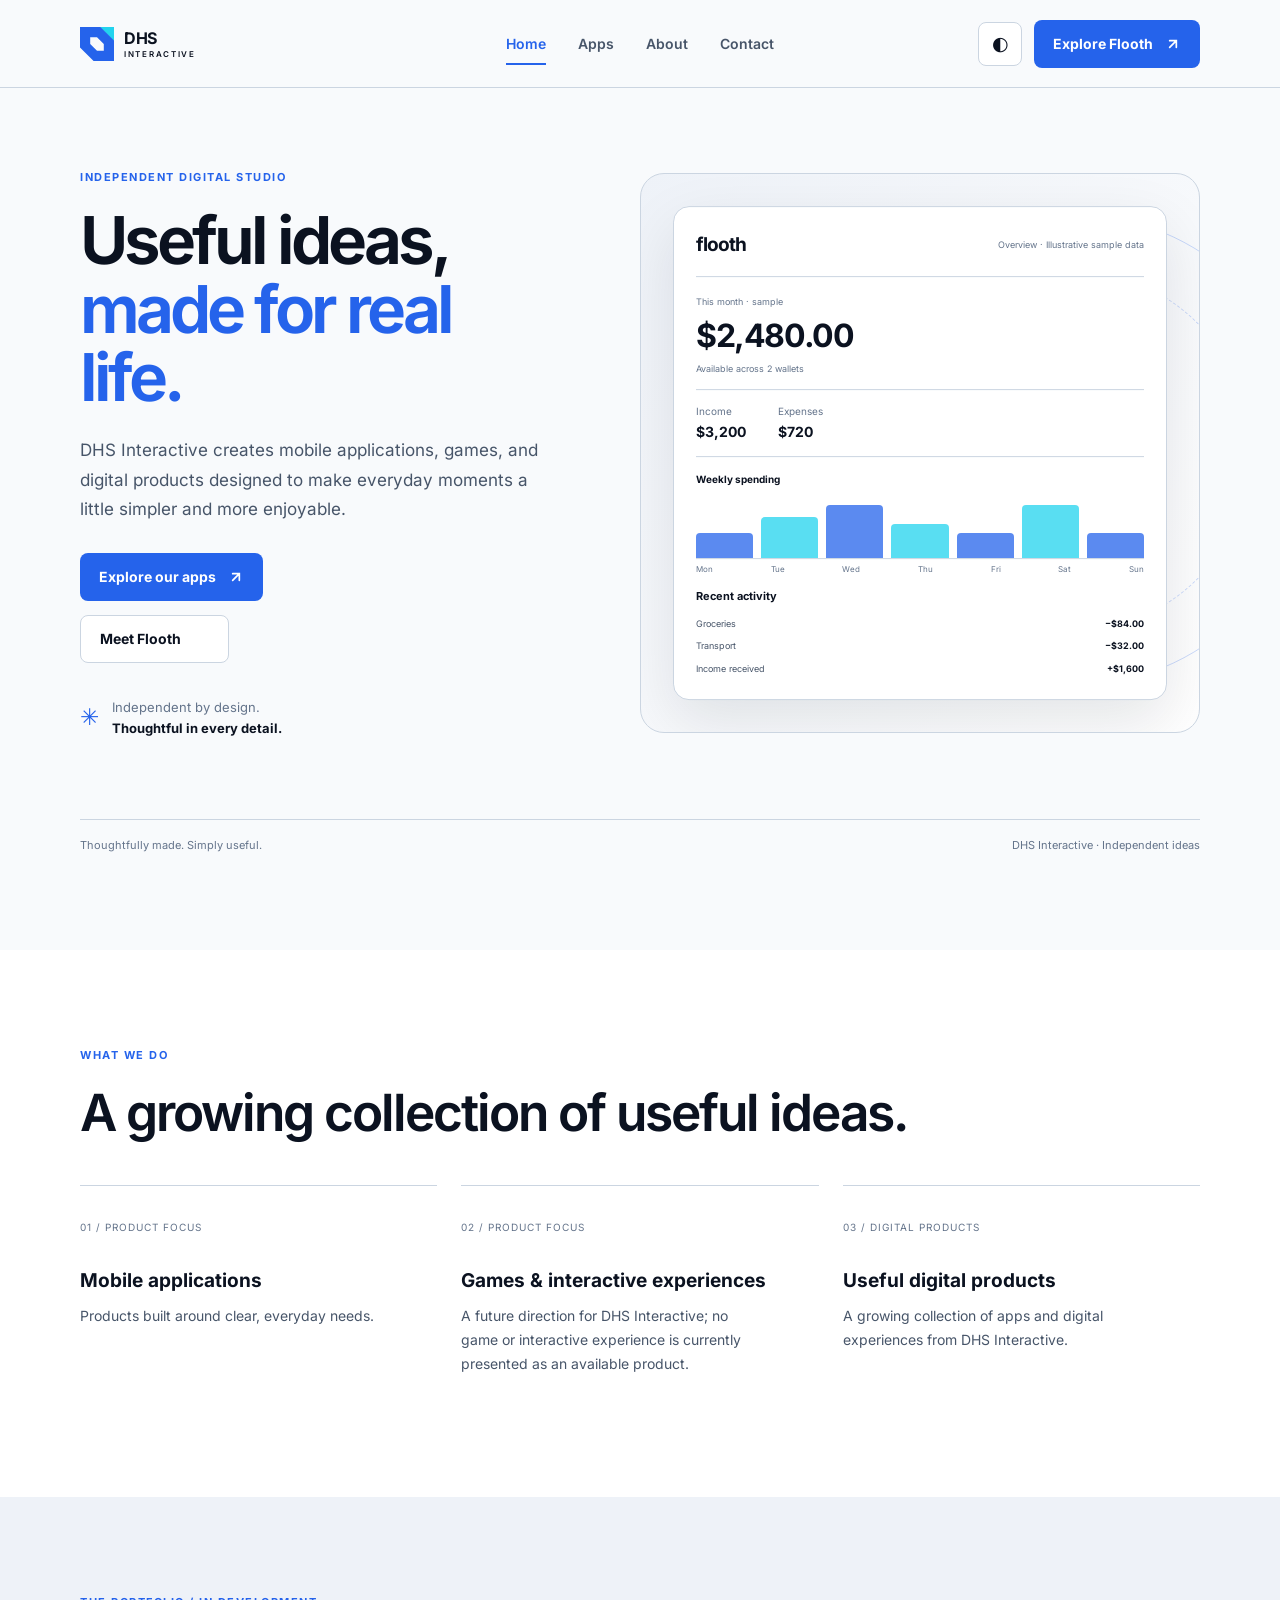
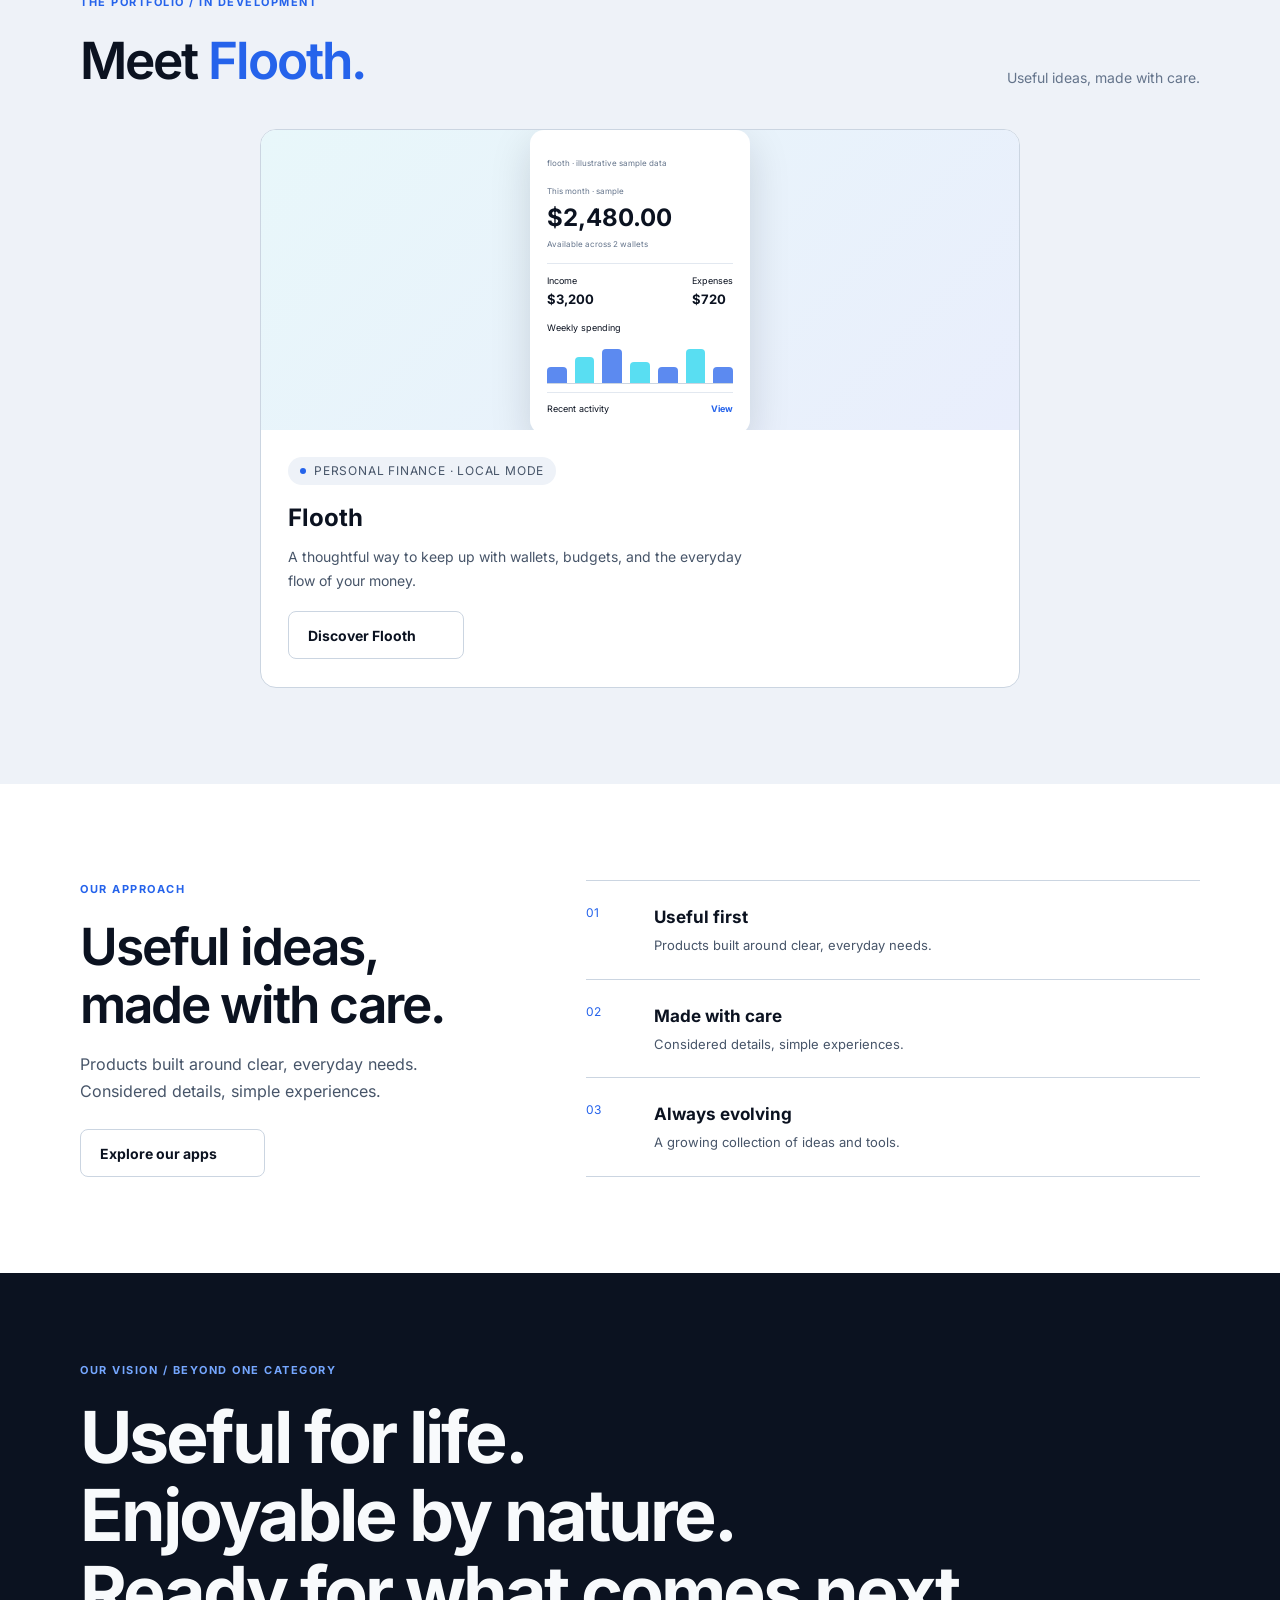
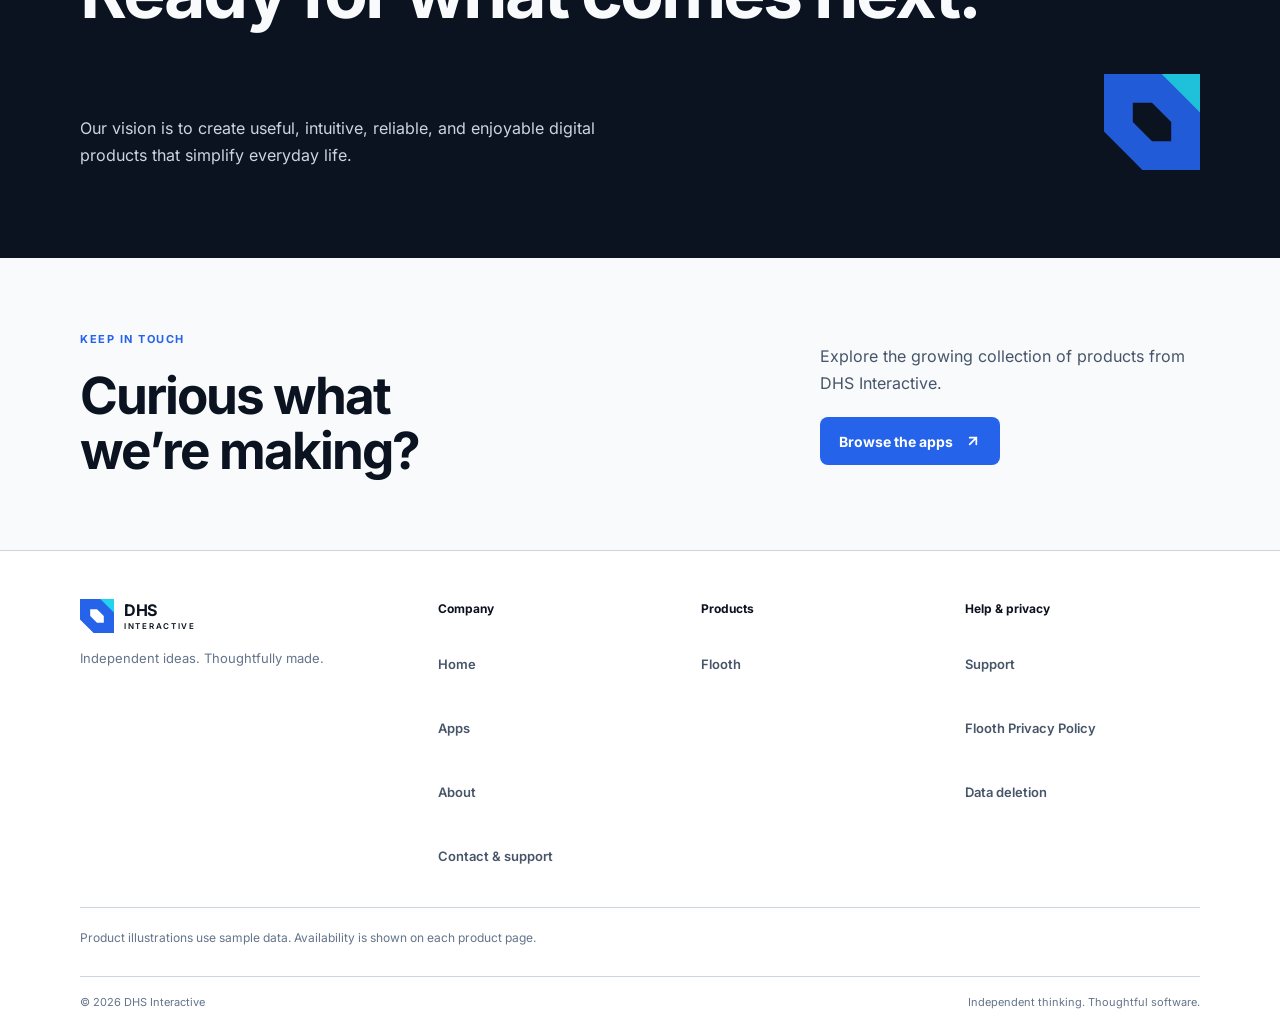
==== commit 40eaa530: "Remove Small Works from public website" ====
--- a/index.html
+++ b/index.html
@@ -70,7 +70,7 @@
           <p class="hero-signoff"><span class="signoff-mark" aria-hidden="true">✳</span><span>Independent by design.<br><strong>Thoughtful in every detail.</strong></span></p>
         </div>
 
-        <div class="home-hero-art" role="img" aria-label="Illustrative Flooth finance interface with sample data beside a Small Works game concept preview.">
+        <div class="home-hero-art" role="img" aria-label="Illustrative Flooth personal finance interface with fictional sample data.">
           <div class="finance-preview">
             <div class="preview-brand"><strong>flooth</strong><span>Overview · Illustrative sample data</span></div>
             <div class="preview-balance">
@@ -86,16 +86,6 @@
             </div>
             <div class="preview-activity"><strong>Recent activity</strong><span>Groceries <b>−$84.00</b></span><span>Transport <b>−$32.00</b></span><span>Income received <b>+$1,600</b></span></div>
           </div>
-          <div class="game-preview">
-            <div class="game-preview-top"><strong>● 240 / Little neighborhood</strong><img src="/assets/icons/pause.svg" alt="" width="16" height="16"></div>
-            <div class="game-world" aria-hidden="true">
-              <div class="little-building"><i></i><span></span></div>
-              <div class="little-building blue-building"><i></i><span></span></div>
-              <div class="little-building"><i></i><span></span></div>
-            </div>
-            <div class="game-action">Build your next little place<img src="/assets/icons/plus.svg" alt="" width="16" height="16"></div>
-          </div>
-          <div class="preview-status"><img src="/assets/icons/status-indicator.svg" alt="" width="6" height="6">Illustrative product concepts</div>
         </div>
       </div>
       <div class="container home-hero-foot">
@@ -116,8 +106,8 @@
           </article>
           <article class="build-item">
             <span class="item-index">02 / PRODUCT FOCUS</span>
-            <h3>Games and interactive experiences</h3>
-            <p>Digital experiences designed to make everyday moments simpler and more enjoyable.</p>
+            <h3>Games &amp; interactive experiences</h3>
+            <p>A future direction for DHS Interactive; no game or interactive experience is currently presented as an available product.</p>
           </article>
           <article class="build-item">
             <span class="item-index">03 / DIGITAL PRODUCTS</span>
@@ -154,23 +144,6 @@
             </div>
           </article>
 
-          <article class="featured-product small-works-card" id="small-works">
-            <div class="featured-art works-art" role="img" aria-label="Small Works portfolio preview showing a modular little neighborhood concept.">
-              <div class="works-world">
-                <div class="little-building"><i></i><span></span></div>
-                <div class="little-building blue-building"><i></i><span></span></div>
-                <div class="little-building"><i></i><span></span></div>
-              </div>
-              <span class="works-prompt">Build your next little place</span>
-              <span class="works-label"><img src="/assets/icons/status-indicator.svg" alt="" width="6" height="6">Portfolio preview</span>
-            </div>
-            <div class="featured-copy">
-              <span class="product-status"><img src="/assets/icons/status-indicator.svg" alt="" width="6" height="6">Game concepts · Portfolio preview</span>
-              <h3>Small Works</h3>
-              <p>A portfolio of mobile casual, simulation, management, and incremental game concepts. These are concepts, not a release announcement.</p>
-              <span class="preview-note">No release status or store availability is asserted.</span>
-            </div>
-          </article>
         </div>
       </div>
     </section>
@@ -229,12 +202,12 @@
         <h2>Company</h2><a href="/">Home</a><a href="/apps/">Apps</a><a href="/#about">About</a><a href="mailto:dhs.interactive@gmail.com">Contact &amp; support</a>
       </nav>
       <nav class="footer-group" aria-label="Products">
-        <h2>Products</h2><a href="/apps/flooth/">Flooth</a><a href="/#small-works">Small Works · Portfolio preview</a>
+        <h2>Products</h2><a href="/apps/flooth/">Flooth</a>
       </nav>
       <nav class="footer-group footer-trust" aria-label="Trust and support">
         <h2>Help &amp; privacy</h2><a href="/apps/flooth/support/">Support</a><a href="/apps/flooth/privacy/">Flooth Privacy Policy</a><a href="/apps/flooth/delete-data/">Data deletion</a>
       </nav>
-      <p class="footer-note">Portfolio previews are not release announcements. Product illustrations use sample data.</p>
+      <p class="footer-note">Product illustrations use sample data. Availability is shown on each product page.</p>
       <div class="footer-bottom"><span>© <span data-year>2026</span> DHS Interactive</span><span>Independent thinking. Thoughtful software.</span></div>
     </div>
   </footer>
--- a/assets/site.css
+++ b/assets/site.css
@@ -326,7 +326,7 @@
 .home-hero-art {
   position:relative;
   isolation:isolate;
-  min-height:656px;
+  min-height:560px;
   border:1px solid var(--divider);
   border-radius:24px;
   background:linear-gradient(135deg,var(--surface-raised),var(--surface));
@@ -354,10 +354,11 @@
 .finance-preview {
   position:absolute;
   z-index:2;
-  top:62px;
-  left:6%;
-  width:49%;
-  max-width:320px;
+  top:50%;
+  left:50%;
+  width:min(calc(100% - 64px),520px);
+  max-width:520px;
+  transform:translate(-50%,-50%);
   padding:22px;
   background:var(--surface);
   border:1px solid var(--divider);
@@ -456,99 +457,7 @@
 .preview-activity b {
   color:var(--text-primary)
 }
-.game-preview {
-  position:absolute;
-  z-index:1;
-  right:4%;
-  bottom:60px;
-  width:40%;
-  max-width:240px;
-  border:1px solid var(--divider);
-  border-radius:16px;
-  background:var(--surface);
-  box-shadow:0 22px 55px #0b12201c;
-  overflow:hidden;
-  padding:14px
-}
-.game-preview-top,.game-action {
-  display:flex;
-  justify-content:space-between;
-  align-items:center;
-  font-size:9px
-}
-.game-preview-top img,.game-action img {
-  width:16px
-}
-.game-world {
-  height:115px;
-  margin:13px -14px 0;
-  background:linear-gradient(180deg,#dff5fa 0 60%,#d9eedb 60%);
-  display:flex;
-  align-items:end;
-  justify-content:center;
-  gap:12px;
-  padding-bottom:12px
-}
-.little-building {
-  height:60px;
-  width:47px;
-  background:#fff;
-  border:2px solid #b9c9df;
-  position:relative;
-  box-shadow:0 6px 0 #9db2d1
-}
-.little-building:before {
-  content:"";
-  position:absolute;
-  left:-5px;
-  top:-15px;
-  border-left:26px solid transparent;
-  border-right:26px solid transparent;
-  border-bottom:17px solid #7b94b7
-}
-.little-building i {
-  position:absolute;
-  left:17px;
-  bottom:0;
-  width:12px;
-  height:24px;
-  background:#dbeafe;
-  border:1px solid #b9c9df
-}
-.little-building span {
-  position:absolute;
-  right:5px;
-  top:14px;
-  width:10px;
-  height:10px;
-  background:#c7edf7
-}
-.blue-building {
-  height:76px;
-  background:#dbeafe
-}
-.blue-building:before {
-  border-bottom-color:#5e80b4
-}
-.game-action {
-  padding-top:12px;
-  font-weight:600
-}
-.preview-status {
-  position:absolute;
-  z-index:3;
-  bottom:17px;
-  left:22px;
-  display:flex;
-  align-items:center;
-  gap:8px;
-  color:var(--text-muted);
-  font-size:10px
-}
-.preview-status img {
-  width:6px;
-  height:6px
-}
+
 .home-hero-foot {
   display:flex;
   justify-content:space-between;
@@ -616,7 +525,8 @@
 }
 .featured-grid {
   display:grid;
-  grid-template-columns:repeat(2,minmax(0,1fr));
+  grid-template-columns:minmax(0,min(100%,760px));
+  justify-content:center;
   gap:24px
 }
 .featured-product {
@@ -686,40 +596,7 @@
 .screen-row b {
   color:#2563eb
 }
-.works-art {
-  background:linear-gradient(180deg,#daf4fa 0 58%,#d8edda 58%)
-}
-.works-world {
-  display:flex;
-  align-items:end;
-  gap:18px;
-  transform:scale(1.45);
-  padding-bottom:38px
-}
-.works-label {
-  position:absolute;
-  left:22px;
-  bottom:17px;
-  display:flex;
-  gap:7px;
-  align-items:center;
-  color:#475569;
-  font-size:10px
-}
-.works-label img {
-  width:6px;
-  height:6px
-}
-.works-prompt {
-  position:absolute;
-  right:18px;
-  top:18px;
-  padding:8px 11px;
-  border-radius:8px;
-  background:#ffffffd9;
-  font-size:9px;
-  color:#0b1220
-}
+
 .featured-copy {
   padding:25px 27px 28px
 }
@@ -747,10 +624,7 @@
   max-width:470px;
   margin:0 0 18px
 }
-.preview-note {
-  font-size:11px;
-  color:var(--text-muted)
-}
+
 .approach-grid {
   display:grid;
   grid-template-columns:.8fr 1.2fr;
@@ -889,18 +763,12 @@
     gap:25px
   }
   .home-hero-art {
-    min-height:656px;
+    min-height:560px;
     padding:20px
   }
   .finance-preview {
-    top:50px;
-    left:5%;
-    width:68%;
+    width:min(calc(100% - 40px),520px);
     padding:17px
-  }
-  .game-preview {
-    right:3%;
-    width:53%
   }
   .approach-grid {
     gap:48px
@@ -922,15 +790,12 @@
     gap:34px
   }
   .home-hero-art {
-    min-height:656px
+    min-height:560px
   }
   .home-hero-copy {
     max-width:600px
   }
-  .featured-grid {
-    grid-template-columns:minmax(0,1fr);
-    gap:24px
-  }
+  .featured-grid {gap:24px}
 }
 @media(max-width:699px) {
   .container {
@@ -989,15 +854,12 @@
     justify-content:space-between
   }
   .home-hero-art {
-    min-height:740px;
+    min-height:560px;
     border-radius:18px;
     padding:16px
   }
   .finance-preview {
-    z-index:2;
-    top:33px;
-    left:5%;
-    width:74%;
+    width:min(calc(100% - 32px),520px);
     padding:14px
   }
   .preview-brand span {
@@ -1009,24 +871,6 @@
   }
   .preview-activity {
     gap:6px
-  }
-  .game-preview {
-    z-index:1;
-    bottom:40px;
-    right:3%;
-    width:56%;
-    padding:10px
-  }
-  .game-world {
-    height:83px;
-    margin:10px -10px 0
-  }
-  .little-building {
-    transform:scale(.82);
-    transform-origin:bottom
-  }
-  .game-action {
-    font-size:8px
   }
   .home-hero-foot {
     margin-top:28px;
@@ -1193,7 +1037,8 @@
 }
 .product-grid {
   display:grid;
-  grid-template-columns:repeat(2,minmax(0,1fr));
+  grid-template-columns:minmax(0,min(100%,720px));
+  justify-content:center;
   align-items:stretch;
   gap:32px
 }
@@ -1391,14 +1236,11 @@
   background:var(--surface-raised)
 }
 .product-status img,
-.product-platform img,
-.neighborhood-toolbar img {
+.product-platform img {
   display:block;
   flex:none
 }
-.product-status--preview img {
-  opacity:.7
-}
+
 .product-card-title {
   margin:0;
   font-size:40px;
@@ -1423,89 +1265,7 @@
 .product-card-action img {
   display:block
 }
-.neighborhood-ui {
-  display:flex;
-  width:min(100%,480px);
-  height:100%;
-  flex-direction:column;
-  justify-content:center;
-  gap:12px;
-  padding:24px;
-  color:var(--text-primary)
-}
-.neighborhood-toolbar {
-  display:flex;
-  min-height:36px;
-  align-items:center;
-  justify-content:space-between;
-  gap:12px;
-  padding:0 12px;
-  border-radius:8px;
-  background:var(--surface);
-  font-size:11px;
-  font-weight:600
-}
-.neighborhood-toolbar span {
-  display:flex;
-  align-items:center;
-  gap:8px
-}
-.neighborhood-toolbar--bottom {
-  min-height:44px;
-  font-weight:500
-}
-.neighborhood-scene {
-  display:flex;
-  min-height:210px;
-  flex:1;
-  align-items:center;
-  justify-content:center;
-  gap:12px;
-  padding:18px;
-  border-radius:12px;
-  background:linear-gradient(180deg,var(--surface) 0 58%,var(--mint) 58% 100%)
-}
-.neighborhood-building {
-  position:relative;
-  display:flex;
-  width:30%;
-  max-width:120px;
-  height:122px;
-  align-items:end;
-  justify-content:center;
-  border:3px solid #b9c9df;
-  border-bottom-width:8px;
-  background:var(--surface)
-}
-.neighborhood-building::before {
-  position:absolute;
-  top:-15px;
-  left:-5px;
-  width:calc(100% + 10px);
-  height:0;
-  border-right:calc((100% + 10px)/2) solid transparent;
-  border-bottom:16px solid #7891b7;
-  border-left:calc((100% + 10px)/2) solid transparent;
-  content:""
-}
-.neighborhood-building i {
-  position:absolute;
-  top:35%;
-  right:12%;
-  width:16%;
-  aspect-ratio:1;
-  background:var(--brand-secondary)
-}
-.neighborhood-building span {
-  width:24%;
-  height:34%;
-  border:1px solid #b9c9df;
-  background:var(--surface-raised)
-}
-.neighborhood-building--blue {
-  height:144px;
-  background:var(--surface-raised)
-}
+
 .product-filter-empty {
   margin:24px 0 0;
   padding:24px;
@@ -1538,7 +1298,7 @@
 }
 .future-direction-grid {
   display:grid;
-  grid-template-columns:repeat(2,minmax(0,1fr));
+  grid-template-columns:repeat(3,minmax(0,1fr));
   gap:24px
 }
 .future-direction {
@@ -1866,7 +1626,6 @@
   .products-catalogue {
     padding-bottom:80px
   }
-  .product-grid,
   .future-direction-grid {
     grid-template-columns:minmax(0,1fr)
   }
@@ -1878,9 +1637,6 @@
   }
   .product-showcase-window {
     padding-top:16px
-  }
-  .product-showcase--smallworks {
-    height:420px
   }
   .product-card-title {
     font-size:36px
@@ -1936,9 +1692,6 @@
   }
   .product-showcase--finance {
     height:640px
-  }
-  .product-showcase--smallworks {
-    height:380px
   }
   .product-card-title {
     font-size:32px
@@ -2027,13 +1780,6 @@
     height:56px;
     gap:6px
   }
-  .neighborhood-ui {
-    padding:16px
-  }
-  .neighborhood-scene {
-    gap:7px;
-    padding:12px
-  }
   .flooth-family .button {
     width:100%;
     justify-content:space-between
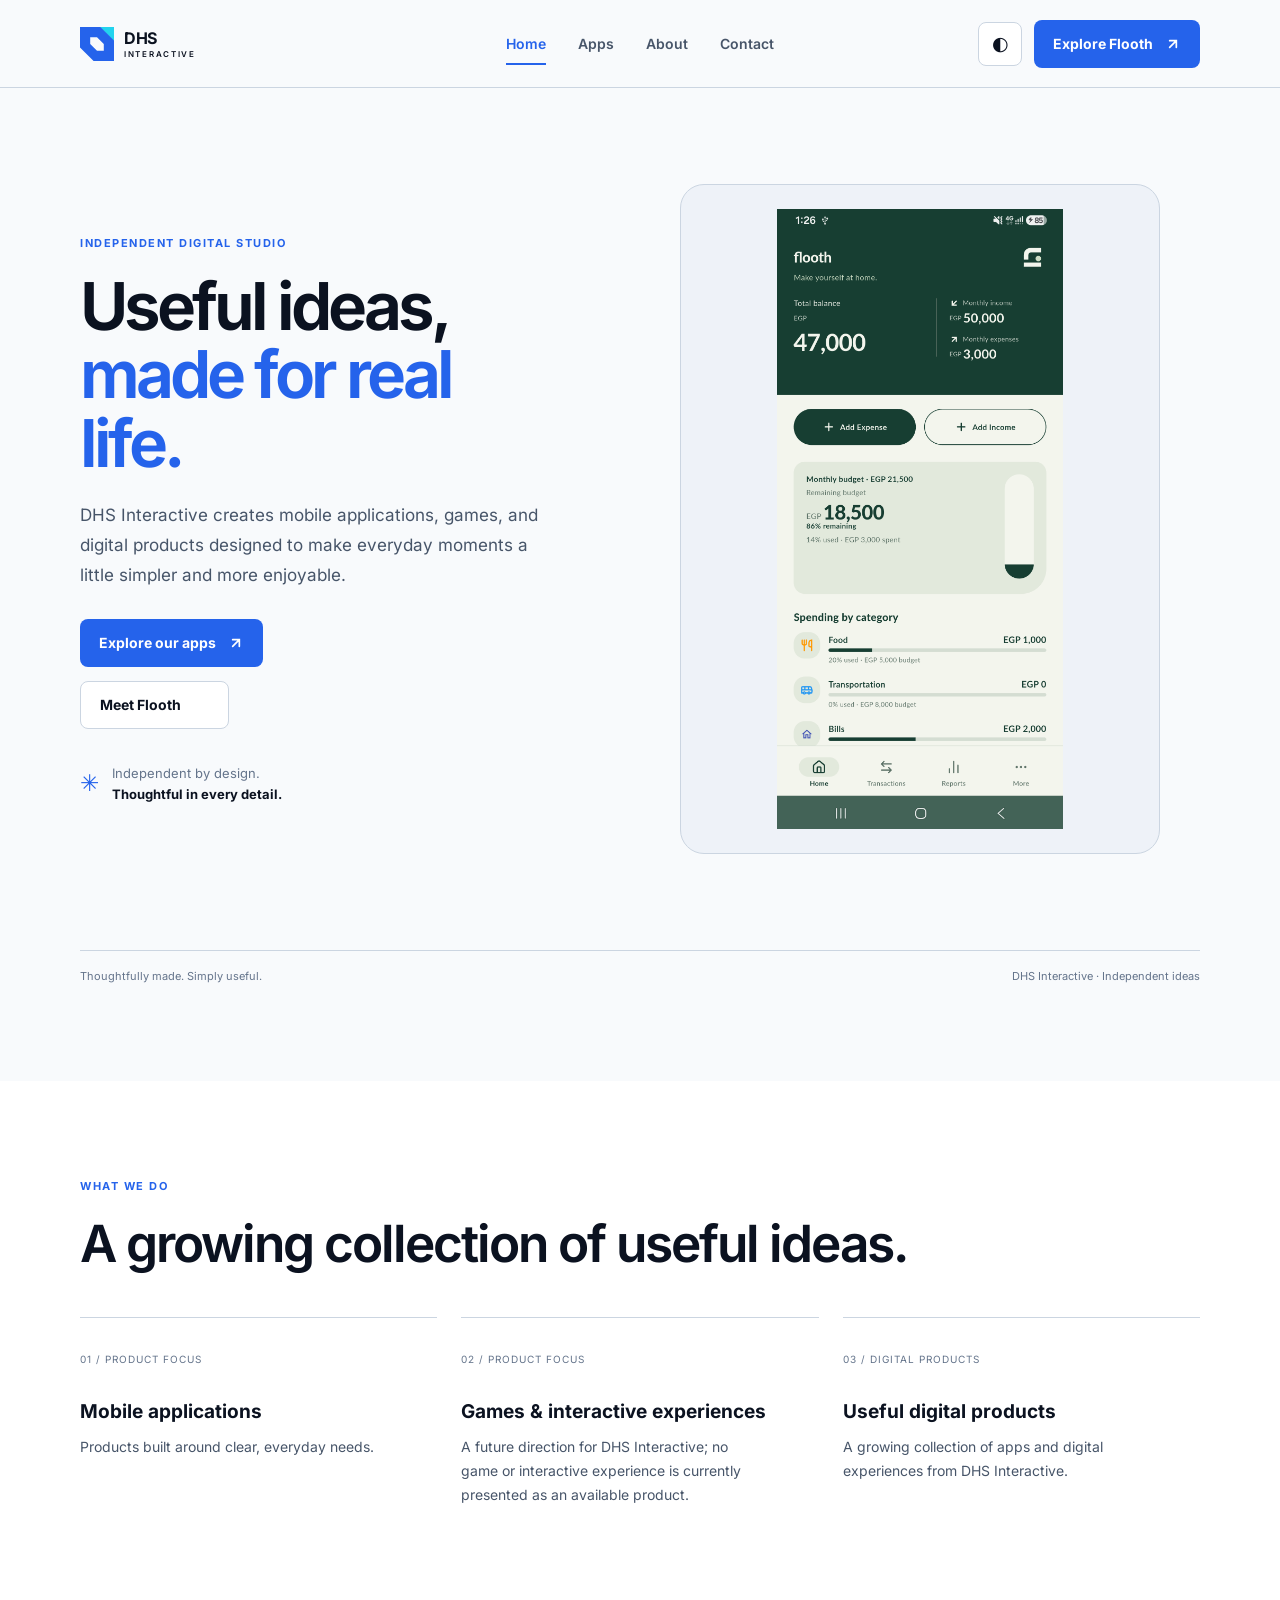
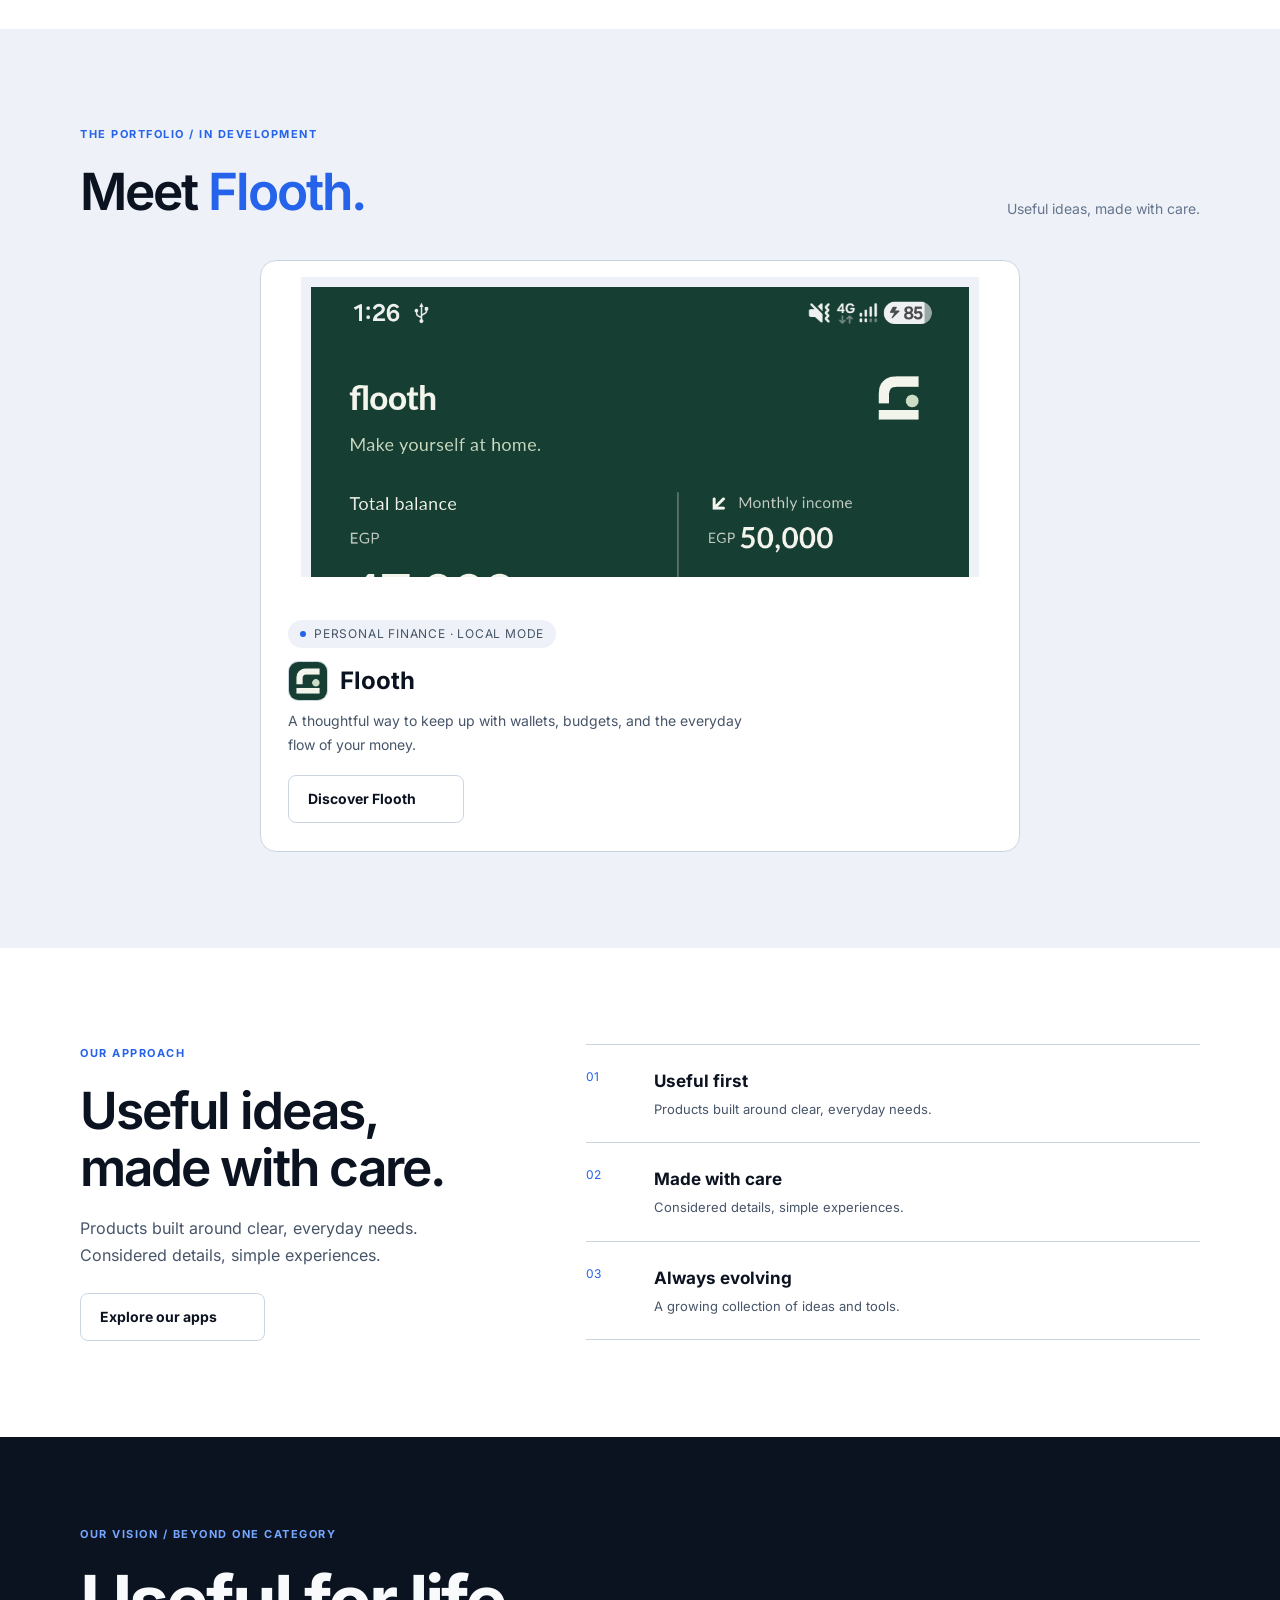
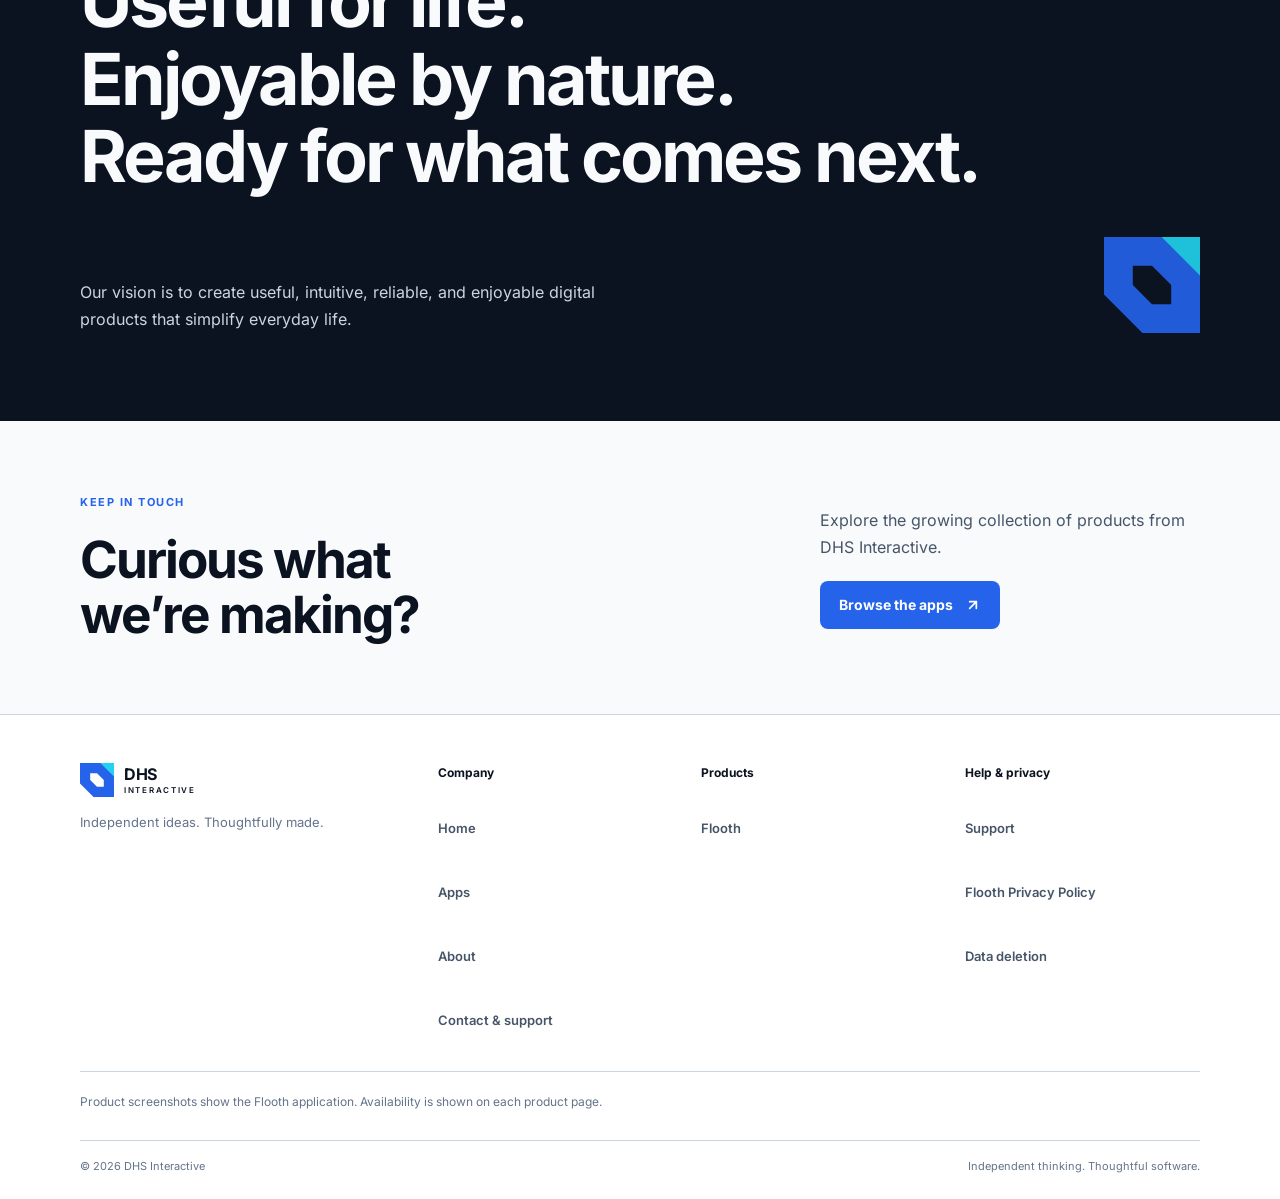
==== commit 643f475a: "Integrate authentic Flooth application screenshots" ====
--- a/index.html
+++ b/index.html
@@ -70,23 +70,7 @@
           <p class="hero-signoff"><span class="signoff-mark" aria-hidden="true">✳</span><span>Independent by design.<br><strong>Thoughtful in every detail.</strong></span></p>
         </div>
 
-        <div class="home-hero-art" role="img" aria-label="Illustrative Flooth personal finance interface with fictional sample data.">
-          <div class="finance-preview">
-            <div class="preview-brand"><strong>flooth</strong><span>Overview · Illustrative sample data</span></div>
-            <div class="preview-balance">
-              <span>This month · sample</span>
-              <strong>$2,480.00</strong>
-              <small>Available across 2 wallets</small>
-            </div>
-            <div class="preview-totals"><span>Income<strong>$3,200</strong></span><span>Expenses<strong>$720</strong></span></div>
-            <div class="preview-chart">
-              <strong>Weekly spending</strong>
-              <div class="chart-bars" aria-hidden="true"><i></i><i></i><i></i><i></i><i></i><i></i><i></i></div>
-              <span>Mon <span>Tue</span> Wed <span>Thu</span> Fri <span>Sat</span> Sun</span>
-            </div>
-            <div class="preview-activity"><strong>Recent activity</strong><span>Groceries <b>−$84.00</b></span><span>Transport <b>−$32.00</b></span><span>Income received <b>+$1,600</b></span></div>
-          </div>
-        </div>
+        <figure class="home-hero-art"><picture class="screenshot-picture"><img class="home-dashboard" fetchpriority="high" decoding="async" src="/assets/Flooth/Source/01-dashboard.png" width="1080" height="2340" alt="Flooth Dashboard showing wallet balance, monthly income and expenses, budget progress, and category spending."></picture><figcaption class="visually-hidden">Actual Flooth application screenshot · Dashboard</figcaption></figure>
       </div>
       <div class="container home-hero-foot">
         <span>Thoughtfully made. Simply useful.</span>
@@ -127,18 +111,10 @@
         </div>
         <div class="featured-grid">
           <article class="featured-product">
-            <div class="featured-art finance-art" aria-hidden="true">
-              <div class="finance-screen">
-                <span class="screen-label">flooth · illustrative sample data</span>
-                <div class="screen-balance"><small>This month · sample</small><strong>$2,480.00</strong><span>Available across 2 wallets</span></div>
-                <div class="screen-totals"><span>Income<strong>$3,200</strong></span><span>Expenses<strong>$720</strong></span></div>
-                <div class="screen-chart"><span>Weekly spending</span><div class="chart-bars"><i></i><i></i><i></i><i></i><i></i><i></i><i></i></div></div>
-                <div class="screen-row"><span>Recent activity</span><b>View</b></div>
-              </div>
-            </div>
+            <figure class="featured-art finance-art"><picture class="screenshot-picture"><img class="featured-dashboard" loading="lazy" decoding="async" src="/assets/Flooth/Source/01-dashboard.png" width="1080" height="2340" alt="Flooth Dashboard application screenshot."></picture><figcaption class="visually-hidden">Actual Flooth Dashboard screenshot</figcaption></figure>
             <div class="featured-copy">
               <span class="product-status"><img src="/assets/icons/status-indicator.svg" alt="" width="6" height="6">Personal finance · Local Mode</span>
-              <h3>Flooth</h3>
+              <h3><img class="flooth-app-icon" src="/assets/Flooth/Source/app-icon.png" width="40" height="40" alt="" loading="lazy" decoding="async">Flooth</h3>
               <p>A thoughtful way to keep up with wallets, budgets, and the everyday flow of your money.</p>
               <a class="button button-secondary" href="/apps/flooth/">Discover Flooth<img src="/assets/icons/arrow-up-right.svg" alt="" width="16" height="16"></a>
             </div>
@@ -207,7 +183,7 @@
       <nav class="footer-group footer-trust" aria-label="Trust and support">
         <h2>Help &amp; privacy</h2><a href="/apps/flooth/support/">Support</a><a href="/apps/flooth/privacy/">Flooth Privacy Policy</a><a href="/apps/flooth/delete-data/">Data deletion</a>
       </nav>
-      <p class="footer-note">Product illustrations use sample data. Availability is shown on each product page.</p>
+      <p class="footer-note">Product screenshots show the Flooth application. Availability is shown on each product page.</p>
       <div class="footer-bottom"><span>© <span data-year>2026</span> DHS Interactive</span><span>Independent thinking. Thoughtful software.</span></div>
     </div>
   </footer>
--- a/assets/site.css
+++ b/assets/site.css
@@ -1362,7 +1362,7 @@
   margin-bottom:22px;
   color:var(--brand-primary)
 }
-.flooth-concept-status {
+.flooth-screenshot-status {
   display:inline-flex;
   min-height:28px;
   align-items:center;
@@ -1374,7 +1374,7 @@
   color:var(--text-secondary);
   font-size:12px
 }
-.flooth-concept-status img {
+.flooth-screenshot-status img {
   display:block
 }
 .flooth-hero-copy h1 {
@@ -1785,3 +1785,526 @@
     justify-content:space-between
   }
 }
+
+/* Phase 4: legal and support reading layouts use the shared site tokens. */
+.legal-page {
+  max-width:1280px;
+  padding:64px 0 80px;
+  color:var(--text-primary)
+}
+.legal-page>.eyebrow {
+  margin-bottom:20px
+}
+.legal-page h1 {
+  margin-bottom:16px;
+  font-size:clamp(42px,5vw,64px);
+  letter-spacing:-.05em;
+  line-height:1.08
+}
+.legal-meta {
+  margin:0;
+  color:var(--text-muted);
+  font-size:13px
+}
+.legal-intro {
+  max-width:760px;
+  margin:28px 0 48px;
+  color:var(--text-secondary);
+  font-size:20px;
+  line-height:1.55
+}
+.legal-layout {
+  display:grid;
+  grid-template-columns:256px minmax(0,880px);
+  justify-content:space-between;
+  align-items:start;
+  gap:48px
+}
+.legal-toc {
+  position:sticky;
+  top:24px;
+  padding:20px;
+  border:1px solid var(--divider);
+  border-radius:12px;
+  background:var(--surface)
+}
+.legal-toc h2 {
+  margin:0 0 14px;
+  color:var(--text-primary);
+  font-size:15px;
+  font-weight:650
+}
+.legal-toc ol {
+  display:grid;
+  gap:2px;
+  margin:0;
+  padding:0;
+  list-style:none
+}
+.legal-toc a {
+  display:block;
+  padding:7px 8px;
+  border-radius:6px;
+  color:var(--text-secondary);
+  font-size:13px;
+  line-height:1.45
+}
+.legal-toc a:hover {
+  background:var(--surface-raised);
+  color:var(--brand-primary)
+}
+.legal-content {
+  min-width:0;
+  padding:0;
+  border:0
+}
+.legal-content h2 {
+  margin:0 0 14px;
+  padding-top:4px;
+  color:var(--text-primary);
+  font-size:24px;
+  font-weight:650;
+  letter-spacing:-.025em;
+  line-height:1.3;
+  scroll-margin-top:24px
+}
+.legal-content h2:not(:first-child) {
+  margin-top:42px
+}
+.legal-content p {
+  margin:0 0 16px;
+  color:var(--text-secondary);
+  font-size:16px;
+  line-height:1.75
+}
+.legal-content a {
+  color:var(--brand-primary);
+  text-decoration:underline;
+  text-decoration-thickness:1px;
+  text-underline-offset:3px
+}
+.legal-back {
+  max-width:880px;
+  margin:48px 0 0 auto;
+  padding-top:20px;
+  border-top:1px solid var(--divider)
+}
+.support-page {
+  min-height:0;
+  display:block;
+  padding-block:80px
+}
+.support-layout {
+  display:grid;
+  grid-template-columns:minmax(0,1fr) 320px;
+  align-items:start;
+  gap:80px
+}
+.support-card {
+  min-width:0;
+  padding:48px;
+  border:1px solid var(--divider);
+  border-radius:16px;
+  background:var(--surface)
+}
+.support-card h1 {
+  margin:18px 0 20px;
+  font-size:clamp(48px,5vw,64px);
+  letter-spacing:-.05em;
+  line-height:1.08
+}
+.support-card .lead {
+  max-width:580px;
+  margin-bottom:26px;
+  color:var(--text-secondary);
+  font-size:18px;
+  line-height:1.65
+}
+.support-card .button {
+  min-height:48px;
+  margin:0
+}
+.support-email {
+  margin:16px 0 0;
+  color:var(--text-muted);
+  font-size:14px
+}
+.support-icon {
+  top:40px;
+  right:40px;
+  width:48px;
+  height:48px;
+  border-radius:14px;
+  background:var(--surface-raised);
+  color:var(--brand-primary)
+}
+.support-aside {
+  margin-top:12px;
+  padding:20px 0 20px 24px;
+  border-left:1px solid var(--divider)
+}
+.support-aside h2 {
+  margin:0 0 14px;
+  color:var(--text-primary);
+  font-size:17px;
+  font-weight:650
+}
+.support-aside>a {
+  min-height:48px;
+  align-items:center;
+  padding:11px 0;
+  border-color:var(--divider);
+  color:var(--text-secondary);
+  font-size:14px
+}
+.support-aside>a:hover,
+.support-aside>a span {
+  color:var(--brand-primary)
+}
+.support-aside p {
+  margin:22px 0 0;
+  color:var(--text-secondary);
+  font-size:13px;
+  line-height:1.65
+}
+@media(max-width:900px) {
+  .legal-layout {
+    grid-template-columns:220px minmax(0,1fr);
+    gap:36px
+  }
+  .support-layout {
+    grid-template-columns:minmax(0,1fr) 270px;
+    gap:36px
+  }
+  .support-card {
+    padding:36px
+  }
+}
+@media(max-width:699px) {
+  .legal-page {
+    padding:48px 0 64px
+  }
+  .legal-intro {
+    margin:22px 0 32px;
+    font-size:18px
+  }
+  .legal-layout {
+    grid-template-columns:minmax(0,1fr);
+    gap:28px
+  }
+  .legal-toc {
+    position:static;
+    padding:16px
+  }
+  .legal-toc ol {
+    grid-template-columns:repeat(2,minmax(0,1fr));
+    column-gap:8px
+  }
+  .legal-toc a {
+    height:100%;
+    padding:8px 6px;
+    font-size:12px
+  }
+  .legal-content h2 {
+    font-size:22px
+  }
+  .legal-content h2:not(:first-child) {
+    margin-top:34px
+  }
+  .legal-content p {
+    font-size:16px
+  }
+  .legal-back {
+    margin-top:36px
+  }
+  .support-page {
+    padding-block:52px 64px
+  }
+  .support-layout {
+    grid-template-columns:minmax(0,1fr);
+    gap:28px
+  }
+  .support-card {
+    padding:32px 24px
+  }
+  .support-card h1 {
+    max-width:calc(100% - 56px);
+    font-size:clamp(42px,11vw,56px)
+  }
+  .support-card .lead {
+    font-size:17px
+  }
+  .support-card .button {
+    width:100%;
+    justify-content:center
+  }
+  .support-icon {
+    top:28px;
+    right:24px
+  }
+  .support-aside {
+    margin:0;
+    padding:20px 0 0;
+    border-top:1px solid var(--divider);
+    border-left:0
+  }
+}
+@media(max-width:380px) {
+  .legal-toc ol {
+    grid-template-columns:minmax(0,1fr)
+  }
+  .support-card {
+    padding:28px 20px
+  }
+  .support-icon {
+    right:20px
+  }
+}
+
+/* Phase 5.1: real Flooth screenshots, kept at their original 1080 x 2340 ratio. */
+.screenshot-picture {
+  display:block;
+  min-width:0;
+  line-height:0
+}
+.screenshot-picture img {
+  display:block;
+  max-width:100%;
+  height:auto;
+  border:0;
+  border-radius:0;
+  background:transparent;
+  object-fit:contain
+}
+.flooth-app-icon {
+  display:block;
+  flex:none;
+  width:40px;
+  height:40px;
+  border:1px solid var(--divider);
+  border-radius:10px;
+  object-fit:cover
+}
+.product-card-title {
+  display:flex;
+  align-items:center;
+  gap:12px
+}
+.home-hero-art {
+  display:grid;
+  place-items:center;
+  min-height:560px;
+  padding:24px;
+  background:var(--surface-raised)
+}
+.home-hero-art::before,
+.home-hero-art::after {
+  content:none
+}
+.home-hero-art .home-dashboard {
+  width:auto;
+  height:min(620px,calc(100vh - 220px));
+  max-width:100%;
+  object-fit:contain
+}
+.featured-art.finance-art {
+  display:grid;
+  place-items:center;
+  padding:10px;
+  background:var(--surface-raised)
+}
+.featured-art .featured-dashboard {
+  width:auto;
+  height:min(280px,100%);
+  max-width:100%;
+  object-fit:contain
+}
+.featured-copy h3 {
+  display:flex;
+  align-items:center;
+  gap:12px
+}
+.product-showcase--finance {
+  height:640px
+}
+.product-showcase-window {
+  height:100%;
+  align-items:center;
+  padding:16px 16px 42px
+}
+.product-showcase-window .product-screen {
+  width:auto;
+  height:100%;
+  max-height:100%;
+  max-width:100%;
+  object-fit:contain
+}
+.flooth-hero-visual {
+  align-items:center
+}
+.flooth-hero-visual .flooth-dashboard {
+  width:auto;
+  height:min(660px,calc(100vh - 190px));
+  max-width:100%;
+  object-fit:contain
+}
+.flooth-story-grid {
+  grid-template-columns:repeat(3,minmax(0,1fr));
+  gap:32px
+}
+.flooth-story-copy {
+  min-width:0;
+  padding:20px 0;
+  border-top:1px solid var(--divider)
+}
+.flooth-story-copy h3 {
+  margin:0 0 10px;
+  color:var(--text-primary);
+  font-size:20px
+}
+.flooth-story-copy p {
+  margin:0;
+  color:var(--text-secondary);
+  font-size:15px;
+  line-height:1.65
+}
+.flooth-gallery {
+  padding:80px 0;
+  background:var(--canvas)
+}
+.flooth-gallery h2 {
+  margin:12px 0 32px;
+  color:var(--text-primary);
+  font-size:clamp(32px,4vw,40px);
+  font-weight:600;
+  letter-spacing:-.04em;
+  line-height:1.15
+}
+.flooth-gallery-grid {
+  display:grid;
+  grid-template-columns:repeat(4,minmax(0,1fr));
+  align-items:start;
+  gap:16px
+}
+.flooth-shot {
+  min-width:0;
+  margin:0;
+  padding:16px;
+  border:1px solid var(--divider);
+  border-radius:14px;
+  background:var(--surface)
+}
+.flooth-shot-frame {
+  display:flex;
+  min-width:0;
+  justify-content:center;
+  padding:8px;
+  border-radius:10px;
+  background:var(--surface-raised)
+}
+.flooth-shot .screenshot-picture img {
+  width:min(100%,260px)
+}
+.flooth-shot figcaption {
+  display:grid;
+  gap:5px;
+  padding:16px 2px 2px;
+  color:var(--text-secondary);
+  font-size:13px;
+  line-height:1.5
+}
+.flooth-shot figcaption strong {
+  color:var(--text-primary);
+  font-size:16px;
+  font-weight:650
+}
+.flooth-details-inner {
+  max-width:1280px
+}
+.flooth-feature-grid {
+  display:grid;
+  grid-template-columns:repeat(4,minmax(0,1fr));
+  gap:20px
+}
+.flooth-feature-grid .flooth-feature {
+  min-width:0;
+  padding:20px 0;
+  border-top:1px solid var(--divider);
+  border-bottom:0
+}
+.flooth-feature-grid .flooth-feature h3 {
+  margin:0 0 10px;
+  color:var(--text-primary);
+  font-size:17px
+}
+.flooth-feature-grid .flooth-feature p {
+  margin:0;
+  color:var(--text-secondary);
+  font-size:14px;
+  line-height:1.6
+}
+@media(max-width:1100px) {
+  .flooth-gallery-grid {
+    grid-template-columns:repeat(2,minmax(0,1fr));
+    gap:20px
+  }
+  .flooth-feature-grid {
+    grid-template-columns:repeat(2,minmax(0,1fr))
+  }
+}
+@media(max-width:900px) {
+  .home-hero-art {
+    min-height:0
+  }
+  .home-hero-art .home-dashboard {
+    height:min(620px,calc(100vh - 190px))
+  }
+  .product-showcase--finance {
+    height:640px
+  }
+  .flooth-story-grid {
+    grid-template-columns:repeat(2,minmax(0,1fr))
+  }
+  .flooth-hero-visual .flooth-dashboard {
+    height:min(660px,calc(100vh - 170px))
+  }
+}
+@media(max-width:699px) {
+  .home-hero-art {
+    min-height:0;
+    padding:16px
+  }
+  .home-hero-art .home-dashboard {
+    height:min(620px,calc(100vh - 170px))
+  }
+  .featured-art .featured-dashboard {
+    height:280px
+  }
+  .product-card-title {
+    gap:10px
+  }
+  .product-showcase--finance {
+    height:640px
+  }
+  .flooth-gallery {
+    padding:64px 0
+  }
+  .flooth-gallery-grid {
+    grid-template-columns:minmax(0,1fr);
+    gap:16px
+  }
+  .flooth-shot .screenshot-picture img {
+    width:min(100%,260px)
+  }
+  .flooth-story-grid,
+  .flooth-feature-grid {
+    grid-template-columns:minmax(0,1fr);
+    gap:8px
+  }
+  .flooth-story-copy {
+    padding:18px 0
+  }
+  .flooth-hero-visual .flooth-dashboard {
+    height:min(620px,calc(100vh - 150px))
+  }
+}
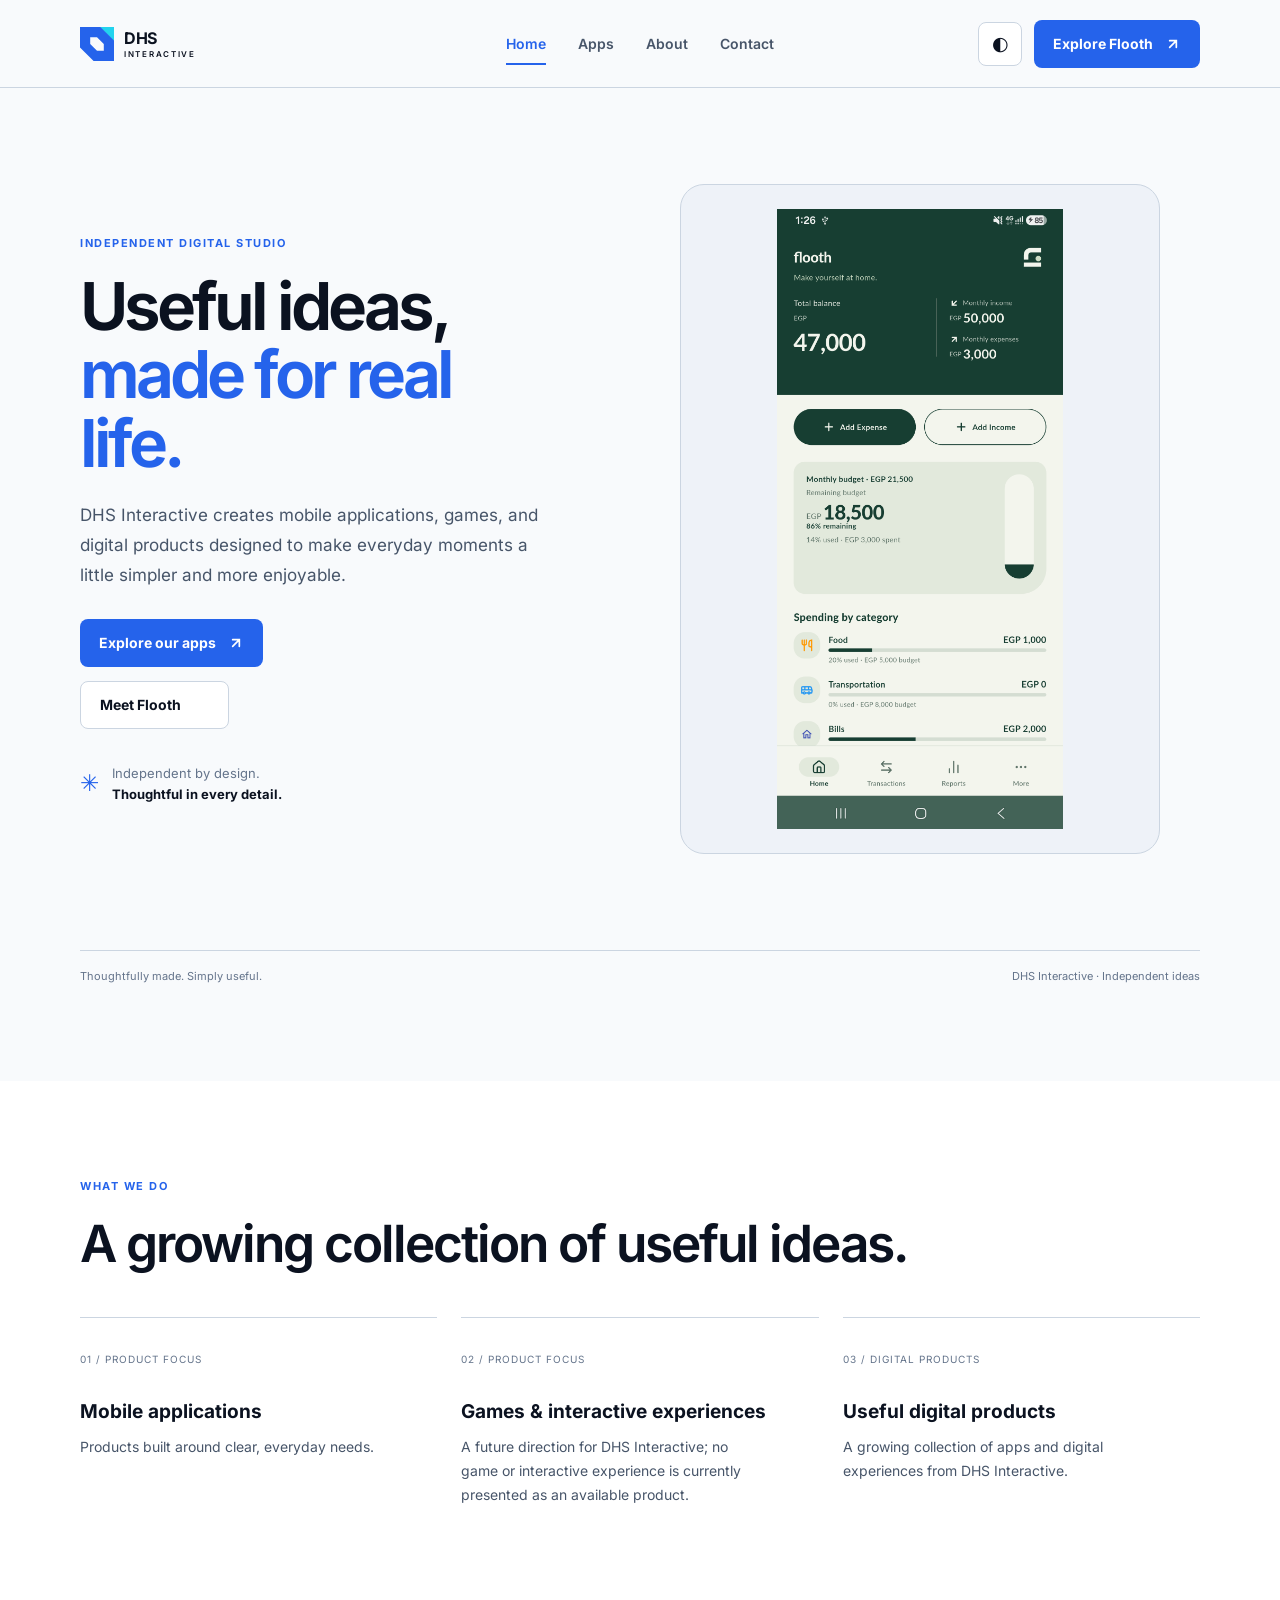
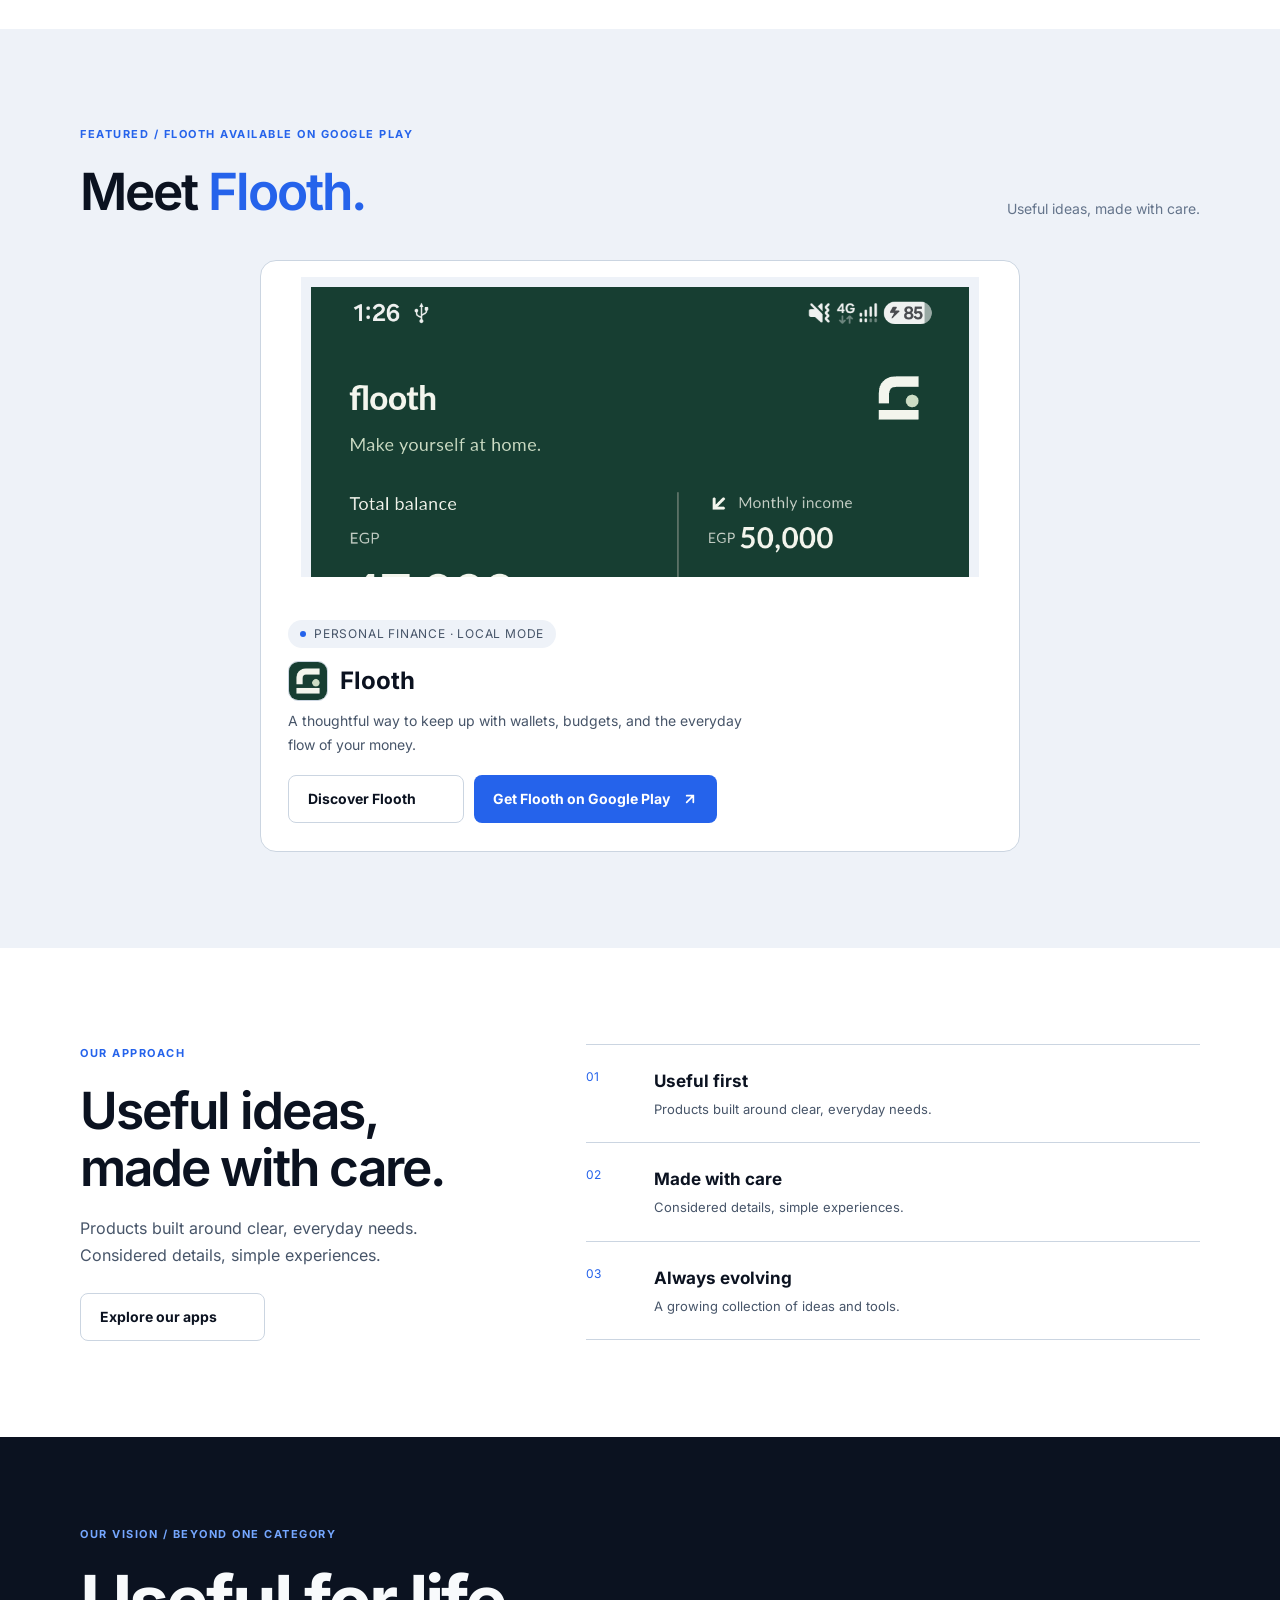
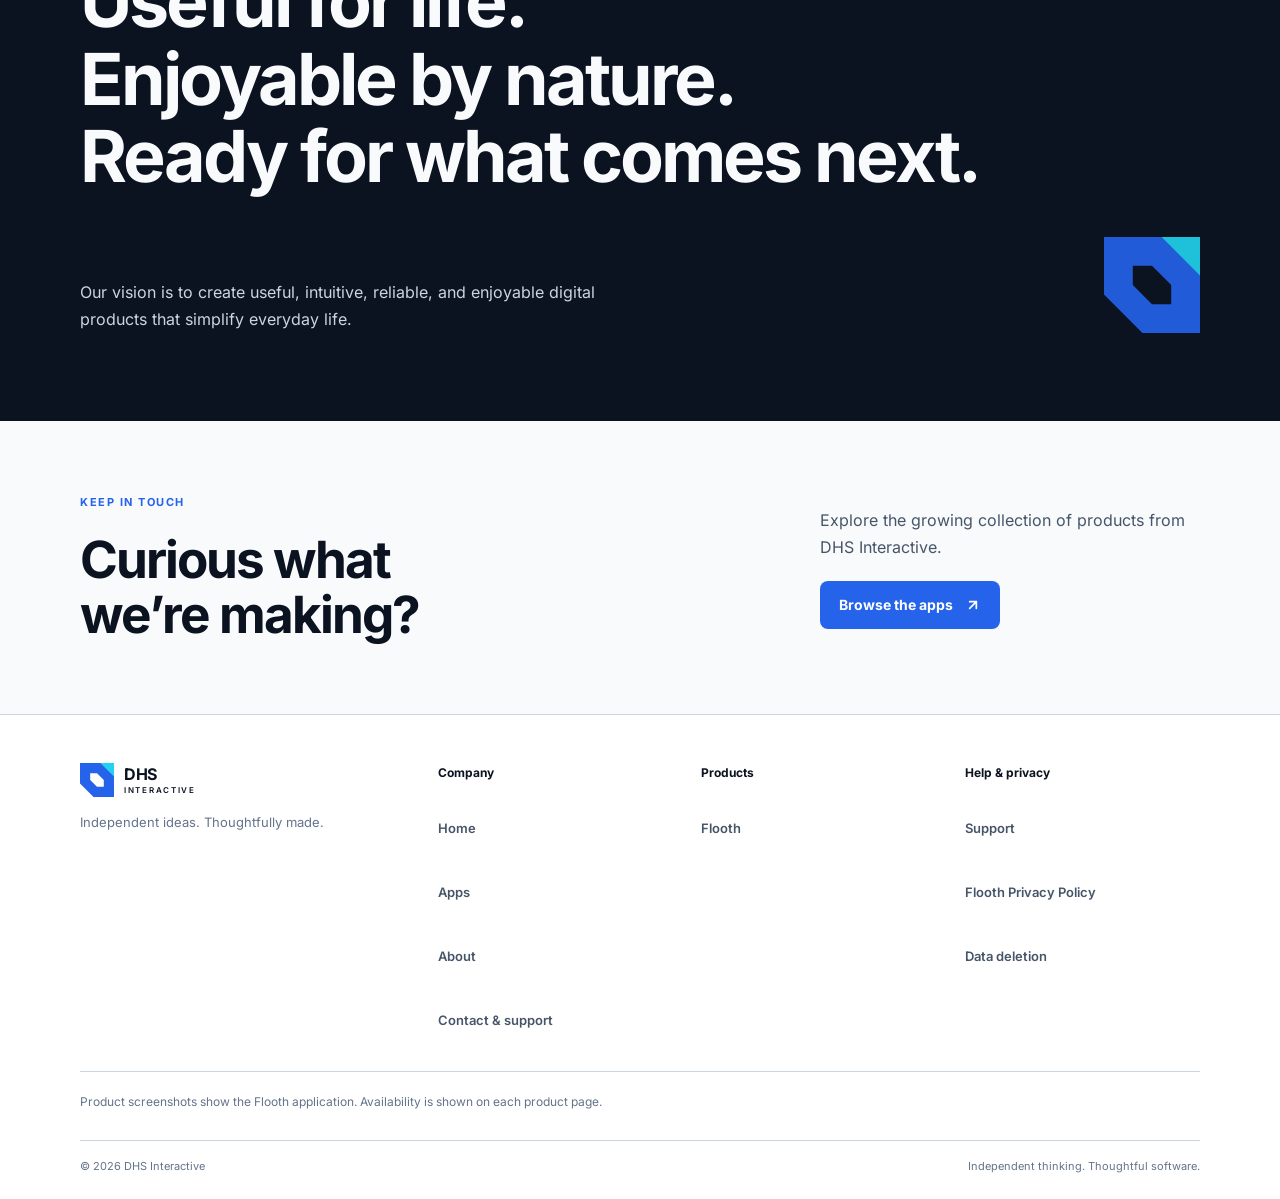
==== commit f6658cd9: "Update Flooth Google Play availability" ====
--- a/index.html
+++ b/index.html
@@ -104,7 +104,7 @@
 
     <section class="products-section" id="products" aria-labelledby="products-title">
       <div class="container">
-        <p class="home-eyebrow">The portfolio / in development</p>
+        <p class="home-eyebrow">Featured / Flooth available on Google Play</p>
         <div class="section-heading-row">
           <h2 class="home-section-title" id="products-title">Meet <span>Flooth.</span></h2>
           <p>Useful ideas, made with care.</p>
@@ -116,7 +116,7 @@
               <span class="product-status"><img src="/assets/icons/status-indicator.svg" alt="" width="6" height="6">Personal finance · Local Mode</span>
               <h3><img class="flooth-app-icon" src="/assets/Flooth/Source/app-icon.png" width="40" height="40" alt="" loading="lazy" decoding="async">Flooth</h3>
               <p>A thoughtful way to keep up with wallets, budgets, and the everyday flow of your money.</p>
-              <a class="button button-secondary" href="/apps/flooth/">Discover Flooth<img src="/assets/icons/arrow-up-right.svg" alt="" width="16" height="16"></a>
+              <div class="featured-actions"><a class="button button-secondary" href="/apps/flooth/">Discover Flooth<img src="/assets/icons/arrow-up-right.svg" alt="" width="16" height="16"></a><a class="button button-primary" href="https://play.google.com/store/apps/details?id=com.flooth.app" target="_blank" rel="noopener noreferrer" aria-label="Get Flooth on Google Play (opens in a new tab)">Get Flooth on Google Play<img src="/assets/icons/arrow-up-right.svg" alt="" width="16" height="16"></a></div>
             </div>
           </article>
 
--- a/assets/site.css
+++ b/assets/site.css
@@ -967,6 +967,184 @@
   }
 }
 
+/* Flooth screenshot lightbox */
+.flooth-screenshot-trigger {
+  display:block;
+  max-width:100%;
+  margin:0;
+  padding:0;
+  border:0;
+  background:transparent;
+  color:inherit;
+  line-height:0;
+  cursor:zoom-in
+}
+.flooth-screenshot-trigger:focus-visible,
+.flooth-lightbox button:focus-visible {
+  outline:3px solid var(--brand-primary);
+  outline-offset:4px
+}
+.flooth-screenshot-trigger--hero {
+  display:flex;
+  width:100%;
+  align-items:center;
+  justify-content:center
+}
+.flooth-shot .flooth-screenshot-trigger {
+  width:min(100%,260px)
+}
+.flooth-shot .flooth-screenshot-trigger .screenshot-picture img {
+  width:100%
+}
+.flooth-lightbox {
+  position:fixed;
+  inset:0;
+  width:100vw;
+  height:100dvh;
+  max-width:none;
+  max-height:none;
+  margin:0;
+  padding:clamp(12px,3vw,32px);
+  overflow:hidden;
+  border:0;
+  background:transparent;
+  color:var(--text-primary)
+}
+.flooth-lightbox[open] {
+  display:grid;
+  place-items:center
+}
+.flooth-lightbox::backdrop {
+  background:rgba(8,12,20,.82)
+}
+.flooth-lightbox-panel {
+  display:grid;
+  width:min(100%,900px);
+  max-height:100%;
+  grid-template-rows:auto minmax(0,1fr) auto;
+  gap:16px;
+  padding:clamp(14px,2.2vw,24px);
+  overflow:auto;
+  overscroll-behavior:contain;
+  border:1px solid var(--divider);
+  border-radius:16px;
+  background:var(--surface);
+  box-shadow:0 16px 56px rgba(0,0,0,.22)
+}
+.flooth-lightbox-header {
+  position:sticky;
+  top:0;
+  z-index:1;
+  display:flex;
+  min-width:0;
+  align-items:center;
+  justify-content:space-between;
+  gap:16px;
+  padding-block:4px;
+  background:var(--surface)
+}
+.flooth-lightbox-header h2 {
+  min-width:0;
+  margin:0;
+  color:var(--text-primary);
+  font-size:clamp(18px,2.6vw,24px);
+  line-height:1.25
+}
+.flooth-lightbox button {
+  min-height:44px;
+  padding:9px 14px;
+  border:1px solid var(--divider);
+  border-radius:8px;
+  background:var(--surface-raised);
+  color:var(--text-primary);
+  font:inherit;
+  font-size:14px;
+  line-height:1.3;
+  cursor:pointer
+}
+.flooth-lightbox button:disabled {
+  cursor:not-allowed;
+  opacity:.5
+}
+.flooth-lightbox-figure {
+  display:grid;
+  min-width:0;
+  min-height:0;
+  grid-template-rows:minmax(0,1fr) auto;
+  justify-items:center;
+  gap:8px;
+  margin:0
+}
+.flooth-lightbox-image {
+  display:block;
+  width:auto;
+  height:auto;
+  max-width:100%;
+  max-height:min(82dvh,900px);
+  object-fit:contain
+}
+.flooth-lightbox-figure figcaption {
+  color:var(--text-secondary);
+  font-size:13px;
+  line-height:1.4;
+  text-align:center
+}
+.flooth-lightbox-controls {
+  display:grid;
+  grid-template-columns:minmax(0,1fr) auto minmax(0,1fr);
+  align-items:center;
+  gap:12px
+}
+.flooth-lightbox-controls [data-lightbox-previous] {
+  justify-self:start
+}
+.flooth-lightbox-controls [data-lightbox-next] {
+  justify-self:end
+}
+.flooth-lightbox-controls [data-lightbox-position] {
+  color:var(--text-secondary);
+  font-size:13px;
+  font-variant-numeric:tabular-nums
+}
+.featured-actions {
+  display:flex;
+  flex-wrap:wrap;
+  gap:10px
+}
+@media(max-width:480px) {
+  .featured-actions {
+    align-items:stretch;
+    flex-direction:column
+  }
+  .featured-actions .button {
+    justify-content:center
+  }
+  .flooth-lightbox {
+    padding:8px
+  }
+  .flooth-lightbox-panel {
+    gap:12px;
+    padding:12px
+  }
+  .flooth-lightbox-controls {
+    grid-template-columns:minmax(0,1fr) minmax(0,1fr);
+    gap:8px
+  }
+  .flooth-lightbox-controls [data-lightbox-position] {
+    grid-column:1 / -1;
+    grid-row:1;
+    text-align:center
+  }
+  .flooth-lightbox-controls [data-lightbox-previous] {
+    grid-column:1;
+    grid-row:2
+  }
+  .flooth-lightbox-controls [data-lightbox-next] {
+    grid-column:2;
+    grid-row:2
+  }
+}
+
 /* Phase 3 product pages: Figma-aligned components built on the shared theme tokens. */
 .products-page,
 .flooth-page {
@@ -2308,3 +2486,20 @@
     height:min(620px,calc(100vh - 150px))
   }
 }
+
+.product-status-link {
+  min-height:44px;
+  text-decoration:underline;
+  text-underline-offset:3px
+}
+.flooth-store-status {
+  min-height:48px;
+  border:0;
+  background:var(--brand-primary);
+  color:var(--text-on-brand);
+  text-decoration:none
+}
+.flooth-store-status:hover {
+  background:var(--teal-dark);
+  color:var(--text-on-brand)
+}
